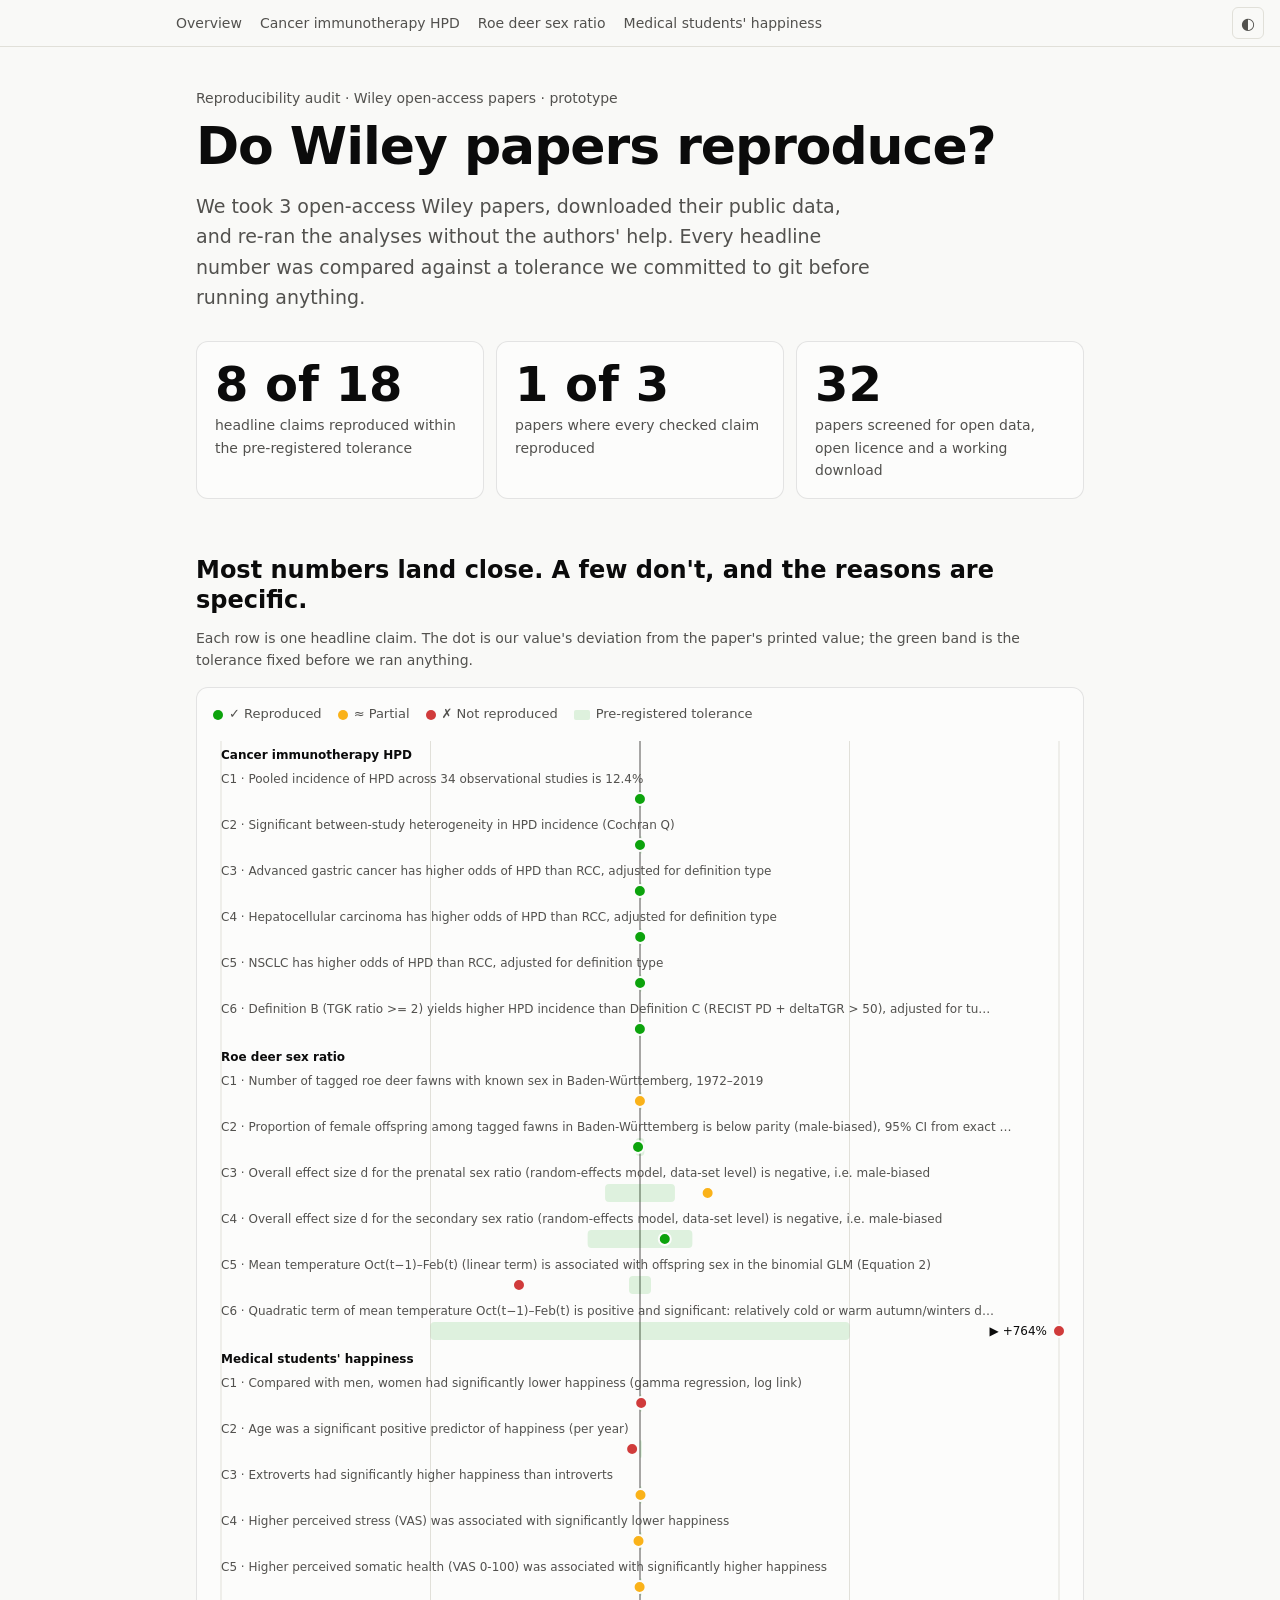
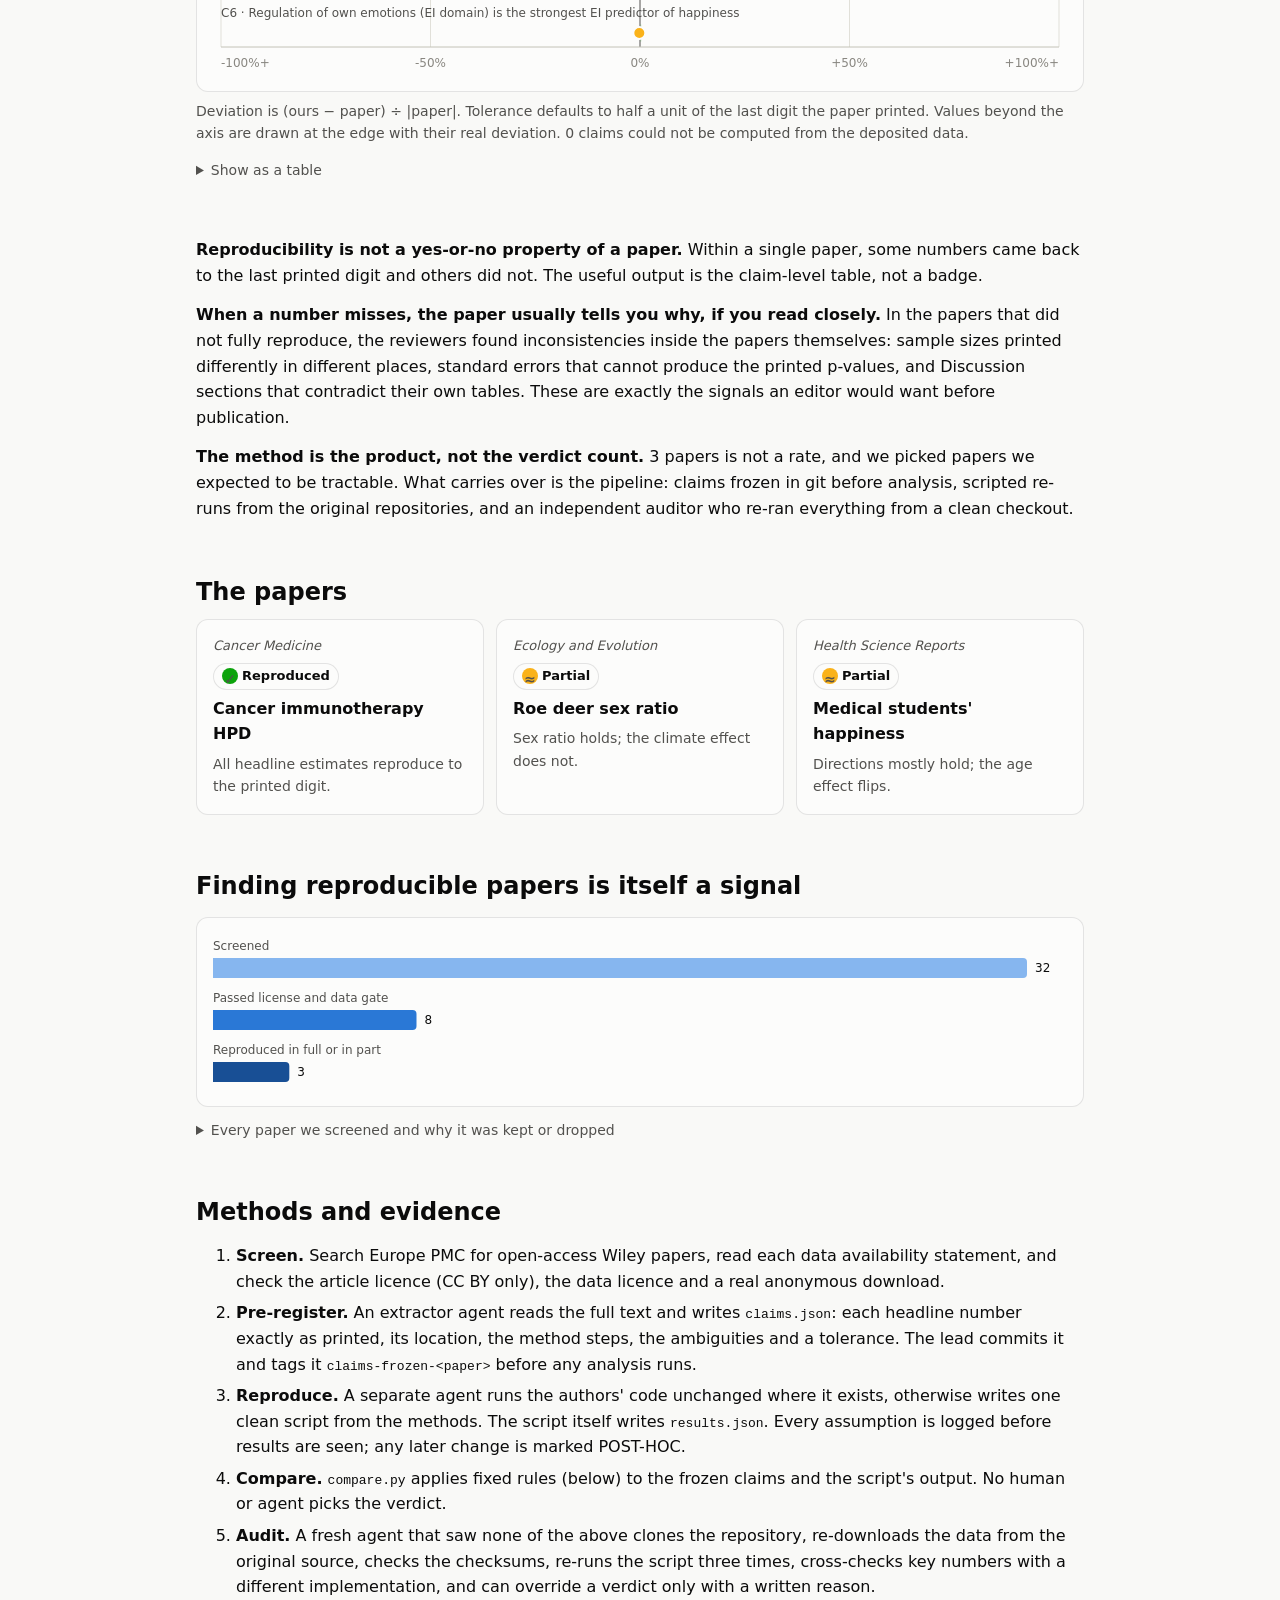
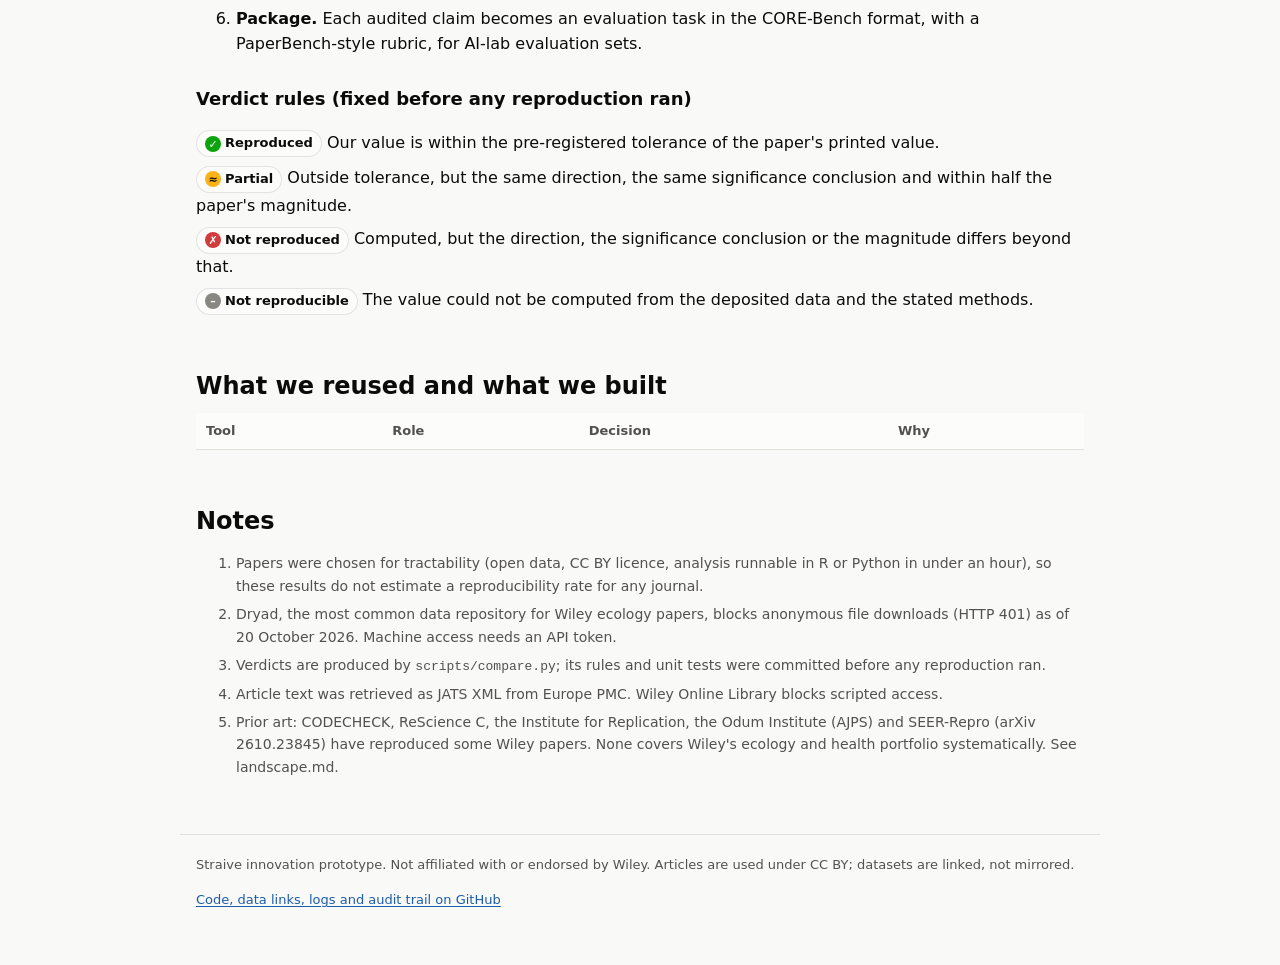
==== site/index.html @ 03baa971 "Audit: hsr-2023-ei-happiness (no overrides); site v0 with screening log Co-Authored-By: Claude Opus " ====
<!doctype html>
<html lang="en">
<head>
<meta charset="utf-8">
<meta name="viewport" content="width=device-width, initial-scale=1">
<title>Do Wiley papers reproduce?</title>
<meta name="description" content="An AI pipeline re-ran published Wiley papers from their public data and checked every headline number against pre-registered tolerances.">
<link rel="stylesheet" href="assets/style.css">
<script>try{var t=localStorage.getItem("theme");if(t)document.documentElement.dataset.theme=t}catch(e){}</script>
</head>
<body>
<header class="topnav"><nav><a href="index.html">Overview</a><a href="papers/cam4-2024-hpd.html">Cancer immunotherapy HPD</a><a href="papers/ee-2022-roedeer-sexratio.html">Roe deer sex ratio</a><a href="papers/hsr-2023-ei-happiness.html">Medical students&#x27; happiness</a></nav>
<button class="theme" type="button" aria-label="Toggle light or dark theme">◐</button></header>
<main>

<section class="hero">
<p class="kicker">Reproducibility audit · Wiley open-access papers · prototype</p>
<h1>Do Wiley papers reproduce?</h1>
<p class="lead">We took 3 open-access Wiley papers, downloaded their public data, and re-ran the analyses without the authors' help. Every headline number was compared against a tolerance we committed to git before running anything.</p>
<div class="tiles"><div class="tile"><div class="tile-value">8 of 18</div><div class="tile-label">headline claims reproduced within the pre-registered tolerance</div></div><div class="tile"><div class="tile-value">1 of 3</div><div class="tile-label">papers where every checked claim reproduced</div></div><div class="tile"><div class="tile-value">32</div><div class="tile-label">papers screened for open data, open licence and a working download</div></div></div>
</section>
<section>
<h2>Most numbers land close. A few don&#x27;t, and the reasons are specific.</h2>
<p class="chart-sub">Each row is one headline claim. The dot is our value&#x27;s deviation from the paper&#x27;s printed value; the green band is the tolerance fixed before we ran anything.</p>
<figure class="chart" data-chart="deviation" aria-label="Deviation of every reproduced claim from the paper's value"></figure>
<p class="caption">Deviation is (ours − paper) ÷ |paper|. Tolerance defaults to half a unit of the last digit the paper printed. Values beyond the axis are drawn at the edge with their real deviation. 0 claims could not be computed from the deposited data.</p>
<details><summary>Show as a table</summary><div class="table-wrap"><table class="rows-table"></table></div></details>
</section>
<section class="narrative"><p><b>Reproducibility is not a yes-or-no property of a paper.</b> Within a single paper, some numbers came back to the last printed digit and others did not. The useful output is the claim-level table, not a badge.</p><p><b>When a number misses, the paper usually tells you why, if you read closely.</b> In the papers that did not fully reproduce, the reviewers found inconsistencies inside the papers themselves: sample sizes printed differently in different places, standard errors that cannot produce the printed p-values, and Discussion sections that contradict their own tables. These are exactly the signals an editor would want before publication.</p><p><b>The method is the product, not the verdict count.</b> 3 papers is not a rate, and we picked papers we expected to be tractable. What carries over is the pipeline: claims frozen in git before analysis, scripted re-runs from the original repositories, and an independent auditor who re-ran everything from a clean checkout.</p></section>
<section>
<h2>The papers</h2>
<div class="cases"><a class="case" href="papers/cam4-2024-hpd.html"><span class="case-meta">Cancer Medicine</span><span class="badge good"><span aria-hidden="true">✓</span> Reproduced</span><b>Cancer immunotherapy HPD</b><span>All headline estimates reproduce to the printed digit.</span></a><a class="case" href="papers/ee-2022-roedeer-sexratio.html"><span class="case-meta">Ecology and Evolution</span><span class="badge warn"><span aria-hidden="true">≈</span> Partial</span><b>Roe deer sex ratio</b><span>Sex ratio holds; the climate effect does not.</span></a><a class="case" href="papers/hsr-2023-ei-happiness.html"><span class="case-meta">Health Science Reports</span><span class="badge warn"><span aria-hidden="true">≈</span> Partial</span><b>Medical students&#x27; happiness</b><span>Directions mostly hold; the age effect flips.</span></a></div>
</section>
<section>
<h2>Finding reproducible papers is itself a signal</h2>
<figure class="chart" data-chart="screening" aria-label="Papers screened, passed the gate and reproduced"></figure>
<details><summary>Every paper we screened and why it was kept or dropped</summary>
<div class="table-wrap"><table><tr><th>Paper</th><th>Outcome</th><th>Reason</th></tr><tr><td>cam4-2024-hpd<div class=muted>Cancer Medicine · <a href="https://doi.org/10.1002/cam4.6970">10.1002/cam4.6970</a></div></td><td>Passed gate</td><td>Shortlisted for reproduction</td></tr><tr><td>ee-2023-honeybee-vairimorpha<div class=muted>Ecology and Evolution · <a href="https://doi.org/10.1002/ece3.10528">10.1002/ece3.10528</a></div></td><td>Passed gate</td><td>Reserve; data needs a Dryad API token</td></tr><tr><td>ee-2023-drosophila-nonadditive<div class=muted>Ecology and Evolution · <a href="https://doi.org/10.1002/ece3.10713">10.1002/ece3.10713</a></div></td><td>Passed gate</td><td>Reserve; passed the gate, not needed</td></tr><tr><td>ee-2024-ambystoma-hatching<div class=muted>Ecology and Evolution · <a href="https://doi.org/10.1002/ece3.11160">10.1002/ece3.11160</a></div></td><td>Passed gate</td><td>Reserve; data needs a Dryad API token</td></tr><tr><td>ee-2024-bumblebee-cyan<div class=muted>Ecology and Evolution · <a href="https://doi.org/10.1002/ece3.70328">10.1002/ece3.70328</a></div></td><td>Passed gate</td><td>Reserve; passed the gate, not needed</td></tr><tr><td>ee-2021-salmon-smr<div class=muted>Ecology and Evolution · <a href="https://doi.org/10.1002/ece3.8408">10.1002/ece3.8408</a></div></td><td>Passed gate</td><td>Shortlisted for reproduction</td></tr><tr><td>ee-2022-roedeer-sexratio<div class=muted>Ecology and Evolution · <a href="https://doi.org/10.1002/ece3.8938">10.1002/ece3.8938</a></div></td><td>Passed gate</td><td>Shortlisted for reproduction</td></tr><tr><td>hsr-2023-ei-happiness<div class=muted>Health Science Reports · <a href="https://doi.org/10.1002/hsr2.1745">10.1002/hsr2.1745</a></div></td><td>Passed gate</td><td>Shortlisted for reproduction</td></tr><tr><td>The Power of Posing: Do Body Display Instructions Have an Impact on Behavior in Daily Life?<div class=muted>Brain and Behavior · <a href="https://doi.org/10.1002/brb3.70643">10.1002/brb3.70643</a></div></td><td>Flagged: data on request</td><td>Data available only on request from the authors</td></tr><tr><td><div class=muted>Cancer Medicine · <a href="https://doi.org/10.1002/cam4.6828">10.1002/cam4.6828</a></div></td><td>Flagged: data on request</td><td>only partial data on OSF/Zenodo; census-tract data are withheld and the rest is &quot;upon request&quot;</td></tr><tr><td>Association of postprandial postexercise muscle protein synthesis rates with dietary leucine…<div class=muted>Physiological Reports · <a href="https://doi.org/10.14814/phy2.15775">10.14814/phy2.15775</a></div></td><td>Flagged: data on request</td><td>Data available only on request from the authors</td></tr><tr><td><div class=muted>Brain and Behavior · <a href="https://doi.org/10.1002/brb3.70020">10.1002/brb3.70020</a></div></td><td>Dropped</td><td>Figshare data is CC BY, but the raw data are a 517 MB rar plus 328 MB of EEG, which is too heavy. The analysed .sav is only 3 KB</td></tr><tr><td><div class=muted>Brain and Behavior · <a href="https://doi.org/10.1002/brb3.70409">10.1002/brb3.70409</a></div></td><td>Dropped</td><td>OSF node 4ugc9 returned 401 (private)</td></tr><tr><td><div class=muted>Brain and Behavior · <a href="https://doi.org/10.1002/brb3.70542">10.1002/brb3.70542</a></div></td><td>Dropped</td><td>OSF xm3ea is public but has no license</td></tr><tr><td><div class=muted>Brain and Behavior · <a href="https://doi.org/10.1002/brb3.70897">10.1002/brb3.70897</a></div></td><td>Dropped</td><td>OSF P8ZQF is not resolvable as a node through the API (404)</td></tr><tr><td><div class=muted>Cancer Medicine · <a href="https://doi.org/10.1002/cam4.3366">10.1002/cam4.3366</a></div></td><td>Dropped</td><td>data are CC BY-NC-ND (Zenodo 582272)</td></tr><tr><td><div class=muted>Cancer Medicine · <a href="https://doi.org/10.1002/cam4.5608">10.1002/cam4.5608</a></div></td><td>Dropped</td><td>data are CC BY-NC-ND, and Zenodo 6369996 is restricted (0 public files)</td></tr><tr><td><div class=muted>Cancer Medicine · <a href="https://doi.org/10.1002/cam4.70965">10.1002/cam4.70965</a></div></td><td>Dropped</td><td>no Zenodo record ID in the DAS, and the paper is SEER-based (avoid)</td></tr><tr><td><div class=muted>Ecology and Evolution · <a href="https://doi.org/10.1002/ece3.11021">10.1002/ece3.11021</a></div></td><td>Dropped</td><td>Zenodo 8329522 is 48 GB of video and has no license</td></tr><tr><td><div class=muted>Ecology and Evolution · <a href="https://doi.org/10.1002/ece3.11061">10.1002/ece3.11061</a></div></td><td>Dropped</td><td>data in BExIS under a 5-year embargo</td></tr><tr><td><div class=muted>Ecology and Evolution · <a href="https://doi.org/10.1002/ece3.7147">10.1002/ece3.7147</a></div></td><td>Dropped</td><td>biologging data portals (AODN/AADC) with GIS/tracking-heavy workflows</td></tr><tr><td><div class=muted>Ecology and Evolution · <a href="https://doi.org/10.1002/ece3.7501">10.1002/ece3.7501</a></div></td><td>Dropped</td><td>biologging data portals (AODN/AADC) with GIS/tracking-heavy workflows</td></tr><tr><td><div class=muted>Ecology and Evolution · <a href="https://doi.org/10.1002/ece3.8225">10.1002/ece3.8225</a></div></td><td>Dropped</td><td>data in the Hakai catalogue, not a standard open repository. Not tested</td></tr><tr><td><div class=muted>Ecology and Evolution · <a href="https://doi.org/10.1002/ece3.8348">10.1002/ece3.8348</a></div></td><td>Dropped</td><td>simulation model, with no empirical data to reproduce</td></tr><tr><td><div class=muted>Ecology and Evolution · <a href="https://doi.org/10.1002/ece3.8757">10.1002/ece3.8757</a></div></td><td>Dropped</td><td>heritability of cortisol, which needs a quantitative-genetics animal model (likely MCMC), so it is too slow</td></tr><tr><td><div class=muted>Health Science Reports · <a href="https://doi.org/10.1002/hsr2.1848">10.1002/hsr2.1848</a></div></td><td>Dropped</td><td>article is CC BY-NC-ND and has no data</td></tr><tr><td><div class=muted>Health Science Reports · <a href="https://doi.org/10.1002/hsr2.2168">10.1002/hsr2.2168</a></div></td><td>Dropped</td><td>article is CC BY-NC-ND (the data are CC BY on Figshare)</td></tr><tr><td><div class=muted>Health Science Reports · <a href="https://doi.org/10.1002/hsr2.2271">10.1002/hsr2.2271</a></div></td><td>Dropped</td><td>article is CC BY-NC, and data are on Mendeley Data</td></tr><tr><td>appendicitis ML<div class=muted>Health Science Reports · <a href="https://doi.org/10.1002/hsr2.70756">10.1002/hsr2.70756</a></div></td><td>Dropped</td><td>dataset Zenodo 7669442 is CC BY-NC 4.0, and 523 MB is ultrasound images</td></tr><tr><td><div class=muted>Health Science Reports · <a href="https://doi.org/10.1002/hsr2.71125">10.1002/hsr2.71125</a></div></td><td>Dropped</td><td>article is CC BY-NC-ND, and data are only in the supporting information</td></tr><tr><td><div class=muted>Health Science Reports · <a href="https://doi.org/10.1002/hsr2.71493">10.1002/hsr2.71493</a></div></td><td>Dropped</td><td>DAS says &quot;not applicable&quot;, so there are no data</td></tr><tr><td><div class=muted>Health Science Reports · <a href="https://doi.org/10.1002/hsr2.71672">10.1002/hsr2.71672</a></div></td><td>Dropped</td><td>Zenodo 15073308 has no license (all rights reserved by default)</td></tr></table></div></details>
</section>
<section>
<h2>Methods and evidence</h2>
<ol class="methods"><li><b>Screen.</b> Search Europe PMC for open-access Wiley papers, read each data availability statement, and check the article licence (CC BY only), the data licence and a real anonymous download.</li><li><b>Pre-register.</b> An extractor agent reads the full text and writes <code>claims.json</code>: each headline number exactly as printed, its location, the method steps, the ambiguities and a tolerance. The lead commits it and tags it <code>claims-frozen-&lt;paper&gt;</code> before any analysis runs.</li><li><b>Reproduce.</b> A separate agent runs the authors' code unchanged where it exists, otherwise writes one clean script from the methods. The script itself writes <code>results.json</code>. Every assumption is logged before results are seen; any later change is marked POST-HOC.</li><li><b>Compare.</b> <code>compare.py</code> applies fixed rules (below) to the frozen claims and the script's output. No human or agent picks the verdict.</li><li><b>Audit.</b> A fresh agent that saw none of the above clones the repository, re-downloads the data from the original source, checks the checksums, re-runs the script three times, cross-checks key numbers with a different implementation, and can override a verdict only with a written reason.</li><li><b>Package.</b> Each audited claim becomes an evaluation task in the CORE-Bench format, with a PaperBench-style rubric, for AI-lab evaluation sets.</li></ol>
<h3>Verdict rules (fixed before any reproduction ran)</h3>
<ul class="rules"><li><span class="badge good"><span aria-hidden="true">✓</span> Reproduced</span> Our value is within the pre-registered tolerance of the paper&#x27;s printed value.</li><li><span class="badge warn"><span aria-hidden="true">≈</span> Partial</span> Outside tolerance, but the same direction, the same significance conclusion and within half the paper&#x27;s magnitude.</li><li><span class="badge bad"><span aria-hidden="true">✗</span> Not reproduced</span> Computed, but the direction, the significance conclusion or the magnitude differs beyond that.</li><li><span class="badge na"><span aria-hidden="true">–</span> Not reproducible</span> The value could not be computed from the deposited data and the stated methods.</li></ul>
</section>
<section>
<h2>What we reused and what we built</h2>
<div class="table-wrap"><table><tr><th>Tool</th><th>Role</th><th>Decision</th><th>Why</th></tr></table></div>
</section>

<section class="footnotes"><h2>Notes</h2><ol><li>Papers were chosen for tractability (open data, CC BY licence, analysis runnable in R or Python in under an hour), so these results do not estimate a reproducibility rate for any journal.</li><li>Dryad, the most common data repository for Wiley ecology papers, blocks anonymous file downloads (HTTP 401) as of 20 October 2026. Machine access needs an API token.</li><li>Verdicts are produced by <code>scripts/compare.py</code>; its rules and unit tests were committed before any reproduction ran.</li><li>Article text was retrieved as JATS XML from Europe PMC. Wiley Online Library blocks scripted access.</li><li>Prior art: CODECHECK, ReScience C, the Institute for Replication, the Odum Institute (AJPS) and SEER-Repro (arXiv 2610.23845) have reproduced some Wiley papers. None covers Wiley's ecology and health portfolio systematically. See landscape.md.</li></ol></section>

</main>
<footer class="foot">
<p>Straive innovation prototype. Not affiliated with or endorsed by Wiley. Articles are used under CC BY; datasets are linked, not mirrored.</p>
<p><a href="https://github.com/SujalPradhan/paper-reproducibility-engine">Code, data links, logs and audit trail on GitHub</a></p>
</footer>
<div class="tooltip" role="status" hidden></div>
<script type="application/json" id="page-data">{"rows": [{"paper": "Cancer immunotherapy HPD", "paper_id": "cam4-2024-hpd", "claim": "C1", "text": "Pooled incidence of HPD across 34 observational studies is 12.4%", "verdict": "Reproduced", "paper_text": "12.4%", "ours": "12.40", "dev": -0.012303225806458007, "tol": 0.4032258064516129}, {"paper": "Cancer immunotherapy HPD", "paper_id": "cam4-2024-hpd", "claim": "C2", "text": "Significant between-study heterogeneity in HPD incidence (Cochran Q)", "verdict": "Reproduced", "paper_text": "119.32", "ours": "119.320", "dev": -0.00041656889037276437, "tol": 0.004190412336573919}, {"paper": "Cancer immunotherapy HPD", "paper_id": "cam4-2024-hpd", "claim": "C3", "text": "Advanced gastric cancer has higher odds of HPD than RCC, adjusted for definition type", "verdict": "Reproduced", "paper_text": "10.83", "ours": "10.827", "dev": -0.03223619575253242, "tol": 0.04616805170821791}, {"paper": "Cancer immunotherapy HPD", "paper_id": "cam4-2024-hpd", "claim": "C4", "text": "Hepatocellular carcinoma has higher odds of HPD than RCC, adjusted for definition type", "verdict": "Reproduced", "paper_text": "7.99", "ours": "7.994", "dev": 0.046037797246557696, "tol": 0.0625782227784731}, {"paper": "Cancer immunotherapy HPD", "paper_id": "cam4-2024-hpd", "claim": "C5", "text": "NSCLC has higher odds of HPD than RCC, adjusted for definition type", "verdict": "Reproduced", "paper_text": "7.14", "ours": "7.141", "dev": 0.017082913165265046, "tol": 0.0700280112044818}, {"paper": "Cancer immunotherapy HPD", "paper_id": "cam4-2024-hpd", "claim": "C6", "text": "Definition B (TGK ratio >= 2) yields higher HPD incidence than Definition C (RECIST PD + deltaTGR > 50), adjusted for tumor type", "verdict": "Reproduced", "paper_text": "1.82", "ours": "1.819", "dev": -0.027487912087913163, "tol": 0.2747252747252747}, {"paper": "Roe deer sex ratio", "paper_id": "ee-2022-roedeer-sexratio", "claim": "C1", "text": "Number of tagged roe deer fawns with known sex in Baden-W\u00fcrttemberg, 1972\u20132019", "verdict": "Partial", "paper_text": "N = 12,437", "ours": "12435.0", "dev": -0.01608104848436118, "tol": 0.004020262121090295}, {"paper": "Roe deer sex ratio", "paper_id": "ee-2022-roedeer-sexratio", "claim": "C2", "text": "Proportion of female offspring among tagged fawns in Baden-W\u00fcrttemberg is below parity (male-biased), 95% CI from exact binomial test", "verdict": "Reproduced", "paper_text": "0.48 [0.47, 0.49]", "ours": "0.478", "dev": -0.46583333333332505, "tol": 1.0416666666666667}, {"paper": "Roe deer sex ratio", "paper_id": "ee-2022-roedeer-sexratio", "claim": "C3", "text": "Overall effect size d for the prenatal sex ratio (random-effects model, data-set level) is negative, i.e. male-biased", "verdict": "Partial", "paper_text": "\u22120.06 (CI95 [\u22120.09, \u22120.02])", "ours": "-0.050", "dev": 16.143333333333334, "tol": 8.333333333333334}, {"paper": "Roe deer sex ratio", "paper_id": "ee-2022-roedeer-sexratio", "claim": "C4", "text": "Overall effect size d for the secondary sex ratio (random-effects model, data-set level) is negative, i.e. male-biased", "verdict": "Reproduced", "paper_text": "\u22120.04 (CI95 [\u22120.06, \u22120.03]", "ours": "-0.038", "dev": 5.912499999999998, "tol": 12.5}, {"paper": "Roe deer sex ratio", "paper_id": "ee-2022-roedeer-sexratio", "claim": "C5", "text": "Mean temperature Oct(t\u22121)\u2013Feb(t) (linear term) is associated with offspring sex in the binomial GLM (Equation 2)", "verdict": "Not reproduced", "paper_text": "0.019", "ours": "0.0135", "dev": -28.878947368421045, "tol": 2.6315789473684212}, {"paper": "Roe deer sex ratio", "paper_id": "ee-2022-roedeer-sexratio", "claim": "C6", "text": "Quadratic term of mean temperature Oct(t\u22121)\u2013Feb(t) is positive and significant: relatively cold or warm autumn/winters deviate from the male-biased mean (U-shaped)", "verdict": "Not reproduced", "paper_text": "0.001", "ours": "0.0086", "dev": 763.5, "tol": 50.0}, {"paper": "Medical students' happiness", "paper_id": "hsr-2023-ei-happiness", "claim": "C1", "text": "Compared with men, women had significantly lower happiness (gamma regression, log link)", "verdict": "Not reproduced", "paper_text": "0.966", "ours": "0.9687", "dev": 0.2788819875776486, "tol": 0.051759834368530024}, {"paper": "Medical students' happiness", "paper_id": "hsr-2023-ei-happiness", "claim": "C2", "text": "Age was a significant positive predictor of happiness (per year)", "verdict": "Not reproduced", "paper_text": "1.016", "ours": "0.9969", "dev": -1.879429133858265, "tol": 0.04921259842519685}, {"paper": "Medical students' happiness", "paper_id": "hsr-2023-ei-happiness", "claim": "C3", "text": "Extroverts had significantly higher happiness than introverts", "verdict": "Partial", "paper_text": "1.076", "ours": "1.0773", "dev": 0.12128252788103062, "tol": 0.046468401486988845}, {"paper": "Medical students' happiness", "paper_id": "hsr-2023-ei-happiness", "claim": "C4", "text": "Higher perceived stress (VAS) was associated with significantly lower happiness", "verdict": "Partial", "paper_text": "0.990", "ours": "0.9865", "dev": -0.3541414141414151, "tol": 0.05050505050505051}, {"paper": "Medical students' happiness", "paper_id": "hsr-2023-ei-happiness", "claim": "C5", "text": "Higher perceived somatic health (VAS 0-100) was associated with significantly higher happiness", "verdict": "Partial", "paper_text": "1.002", "ours": "1.0011", "dev": -0.09281437125749475, "tol": 0.0499001996007984}, {"paper": "Medical students' happiness", "paper_id": "hsr-2023-ei-happiness", "claim": "C6", "text": "Regulation of own emotions (EI domain) is the strongest EI predictor of happiness", "verdict": "Partial", "paper_text": "1.042", "ours": "1.0403", "dev": -0.1644913627639149, "tol": 0.04798464491362764}], "screening": {"stages": [{"label": "Screened", "n": 32}, {"label": "Passed license and data gate", "n": 8}, {"label": "Reproduced in full or in part", "n": 3}]}}</script>
<script src="assets/charts.js"></script>
</body>
</html>
---- site/assets/style.css ----
:root {
  color-scheme: light;
  --page: #f9f9f7;
  --surface: #fcfcfb;
  --ink: #0b0b0b;
  --ink-2: #52514e;
  --muted: #898781;
  --grid: #e1e0d9;
  --axis: #c3c2b7;
  --ring: rgba(11, 11, 11, 0.10);
  --link: #1c5cab;
  --good: #0ca30c;
  --warn: #fab219;
  --bad: #d03b3b;
  --na: #898781;
  --band: rgba(12, 163, 12, 0.12);
  --ord-1: #86b6ef;
  --ord-2: #2a78d6;
  --ord-3: #184f95;
  --code-bg: #f0efec;
}
@media (prefers-color-scheme: dark) {
  :root:not([data-theme="light"]) {
    color-scheme: dark;
    --page: #0d0d0d;
    --surface: #1a1a19;
    --ink: #f0efec;
    --ink-2: #c3c2b7;
    --muted: #898781;
    --grid: #2c2c2a;
    --axis: #383835;
    --ring: rgba(255, 255, 255, 0.10);
    --link: #86b6ef;
    --band: rgba(12, 163, 12, 0.18);
    --ord-1: #184f95;
    --ord-2: #3987e5;
    --ord-3: #86b6ef;
    --code-bg: #232321;
  }
}
:root[data-theme="dark"] {
  color-scheme: dark;
  --page: #0d0d0d;
  --surface: #1a1a19;
  --ink: #f0efec;
  --ink-2: #c3c2b7;
  --muted: #898781;
  --grid: #2c2c2a;
  --axis: #383835;
  --ring: rgba(255, 255, 255, 0.10);
  --link: #86b6ef;
  --band: rgba(12, 163, 12, 0.18);
  --ord-1: #184f95;
  --ord-2: #3987e5;
  --ord-3: #86b6ef;
  --code-bg: #232321;
}

* { box-sizing: border-box; }
html { -webkit-text-size-adjust: 100%; }
body {
  margin: 0;
  background: var(--page);
  color: var(--ink);
  font: 16px/1.6 system-ui, -apple-system, "Segoe UI", sans-serif;
}
a { color: var(--link); text-underline-offset: 2px; }
main, .foot { max-width: 920px; margin: 0 auto; padding: 0 16px; }
section { margin: 56px 0; }
h1 { font-size: clamp(32px, 6vw, 52px); line-height: 1.1; margin: 8px 0 16px; letter-spacing: -0.02em; }
h2 { font-size: 24px; line-height: 1.25; margin: 0 0 12px; }
h3 { font-size: 18px; margin: 28px 0 8px; }
p { margin: 0 0 14px; }
.muted, .caption, .chart-sub { color: var(--ink-2); font-size: 14px; }
.kicker { color: var(--ink-2); font-size: 14px; margin: 0; }
.lead { font-size: 19px; color: var(--ink-2); max-width: 680px; }
code, pre { font: 13px/1.5 ui-monospace, SFMono-Regular, Menlo, monospace; }
pre { background: var(--code-bg); padding: 12px; border-radius: 8px; overflow-x: auto; white-space: pre-wrap; word-break: break-word; }

.topnav { position: sticky; top: 0; z-index: 5; background: var(--page); border-bottom: 1px solid var(--grid); display: flex; align-items: center; gap: 8px; padding: 0 16px; }
.topnav nav { flex: 1; display: flex; gap: 18px; overflow-x: auto; padding: 12px 0; max-width: 888px; margin: 0 auto; }
.topnav a { color: var(--ink-2); text-decoration: none; font-size: 14px; white-space: nowrap; }
.topnav a:hover { color: var(--ink); }
.theme { background: none; border: 1px solid var(--grid); color: var(--ink-2); border-radius: 6px; width: 32px; height: 32px; cursor: pointer; font-size: 16px; }

.hero { margin-top: 40px; }
.tiles { display: grid; grid-template-columns: repeat(auto-fit, minmax(180px, 1fr)); gap: 12px; margin-top: 28px; }
.tile { background: var(--surface); border: 1px solid var(--ring); border-radius: 12px; padding: 16px 18px; }
.tile-value { font-size: 48px; font-weight: 600; line-height: 1.1; }
.tile-label { color: var(--ink-2); font-size: 14px; margin-top: 4px; }

.chart { margin: 16px 0 8px; background: var(--surface); border: 1px solid var(--ring); border-radius: 12px; padding: 16px; }
.chart svg { display: block; width: 100%; height: auto; overflow: visible; }
.chart text { fill: var(--ink-2); font-size: 12px; font-family: inherit; }
.chart .t-ink { fill: var(--ink); }
.chart .t-muted { fill: var(--muted); }
.chart .grid { stroke: var(--grid); stroke-width: 1; }
.chart .axis { stroke: var(--axis); stroke-width: 1; }
.chart .zero { stroke: var(--ink-2); stroke-width: 1; }
.chart .band { fill: var(--band); }
.chart .dot { stroke: var(--surface); stroke-width: 2; }
.chart .hit { fill: transparent; cursor: default; outline: none; }
.chart .row:hover .dot, .chart .row:focus-within .dot { stroke: var(--ink); }
.chart .row:hover .rowbg, .chart .row:focus .rowbg { fill: var(--grid); opacity: 0.45; }
.chart .rowbg { fill: transparent; }
.chart .legend { display: flex; flex-wrap: wrap; gap: 6px 16px; font-size: 13px; color: var(--ink-2); margin-bottom: 8px; }
.chart .legend span { display: inline-flex; align-items: center; gap: 6px; }
.chart .legend i { width: 10px; height: 10px; border-radius: 50%; display: inline-block; }
.chart .legend i.band-key { border-radius: 2px; width: 16px; background: var(--band); }

.badge { display: inline-flex; align-items: center; gap: 4px; font-size: 13px; font-weight: 600; padding: 2px 8px; border-radius: 999px; border: 1px solid var(--ring); background: var(--surface); color: var(--ink); white-space: nowrap; }
.badge span { display: inline-grid; place-items: center; width: 16px; height: 16px; border-radius: 50%; color: #fff; font-size: 11px; }
.badge.good span { background: var(--good); }
.badge.warn span { background: var(--warn); color: #0b0b0b; }
.badge.bad span { background: var(--bad); }
.badge.na span { background: var(--na); }

.table-wrap { overflow-x: auto; margin: 12px 0; }
table { border-collapse: collapse; width: 100%; font-size: 14px; background: var(--surface); }
th, td { text-align: left; vertical-align: top; padding: 8px 10px; border-bottom: 1px solid var(--grid); }
th { color: var(--ink-2); font-weight: 600; font-size: 13px; }
td.num { font-variant-numeric: tabular-nums; white-space: nowrap; }
details { margin: 12px 0; }
summary { cursor: pointer; color: var(--ink-2); font-size: 14px; }

.cases { display: grid; grid-template-columns: repeat(auto-fit, minmax(240px, 1fr)); gap: 12px; }
.case { display: flex; flex-direction: column; gap: 6px; align-items: flex-start; background: var(--surface); border: 1px solid var(--ring); border-radius: 12px; padding: 16px; color: var(--ink); text-decoration: none; }
.case:hover { border-color: var(--axis); }
.case-meta { font-style: italic; color: var(--ink-2); font-size: 13px; }
.case span:last-child { color: var(--ink-2); font-size: 14px; }

.two-col { display: grid; grid-template-columns: repeat(auto-fit, minmax(280px, 1fr)); gap: 24px; }
.rules { list-style: none; padding: 0; }
.rules li { margin: 8px 0; }
.methods li { margin: 6px 0; }
.links { font-size: 14px; }
.pager { display: flex; justify-content: space-between; gap: 12px; border-top: 1px solid var(--grid); padding: 20px 0; margin-bottom: 24px; flex-wrap: wrap; }
.foot { color: var(--ink-2); font-size: 13px; border-top: 1px solid var(--grid); padding-top: 20px; padding-bottom: 40px; }
.footnotes li { font-size: 14px; color: var(--ink-2); margin: 6px 0; }
pre.task { max-height: 420px; }

.tooltip { position: fixed; z-index: 10; pointer-events: none; background: var(--surface); color: var(--ink); border: 1px solid var(--ring); box-shadow: 0 4px 16px rgba(0, 0, 0, 0.12); border-radius: 8px; padding: 8px 10px; font-size: 13px; max-width: 300px; }
.tooltip b { font-size: 15px; }
.tooltip .tt-row { display: flex; gap: 8px; justify-content: space-between; }
.tooltip .tt-muted { color: var(--ink-2); }

@media (forced-colors: active) {
  .chart .dot { forced-color-adjust: none; }
}
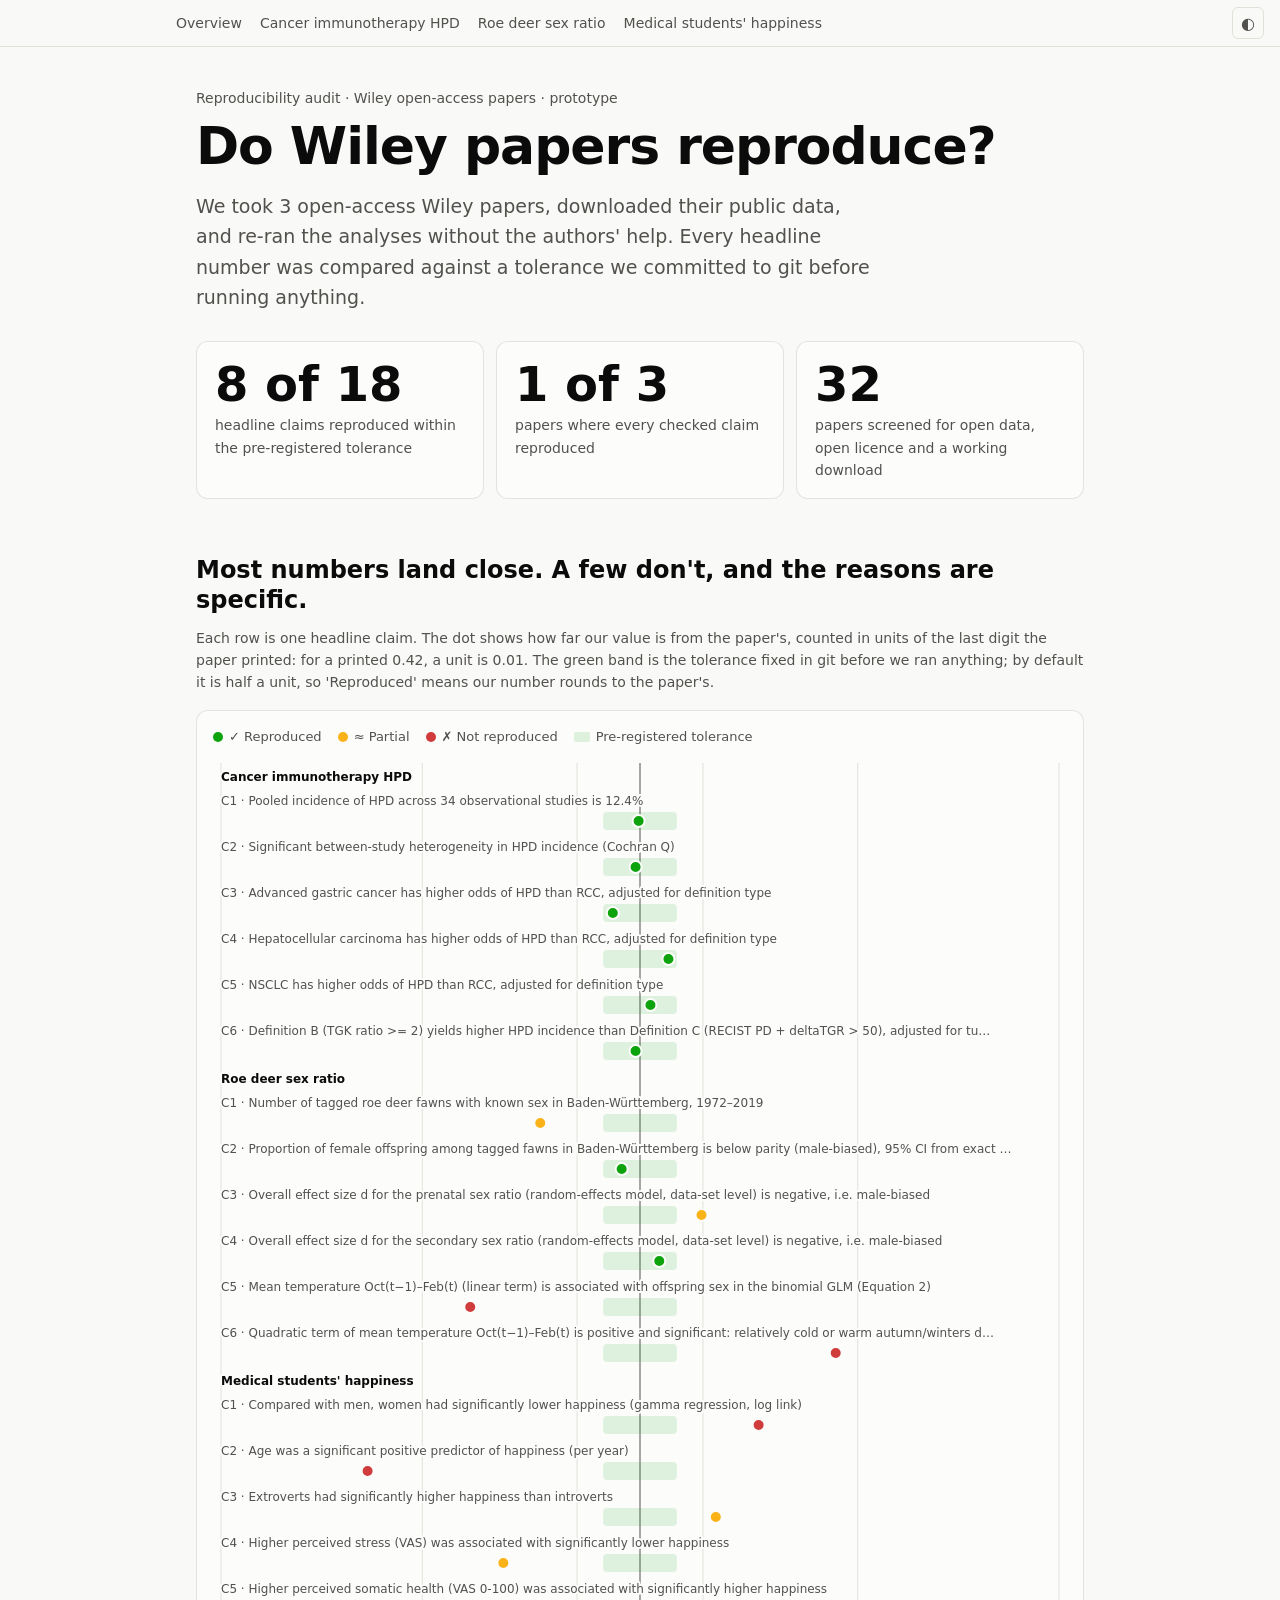
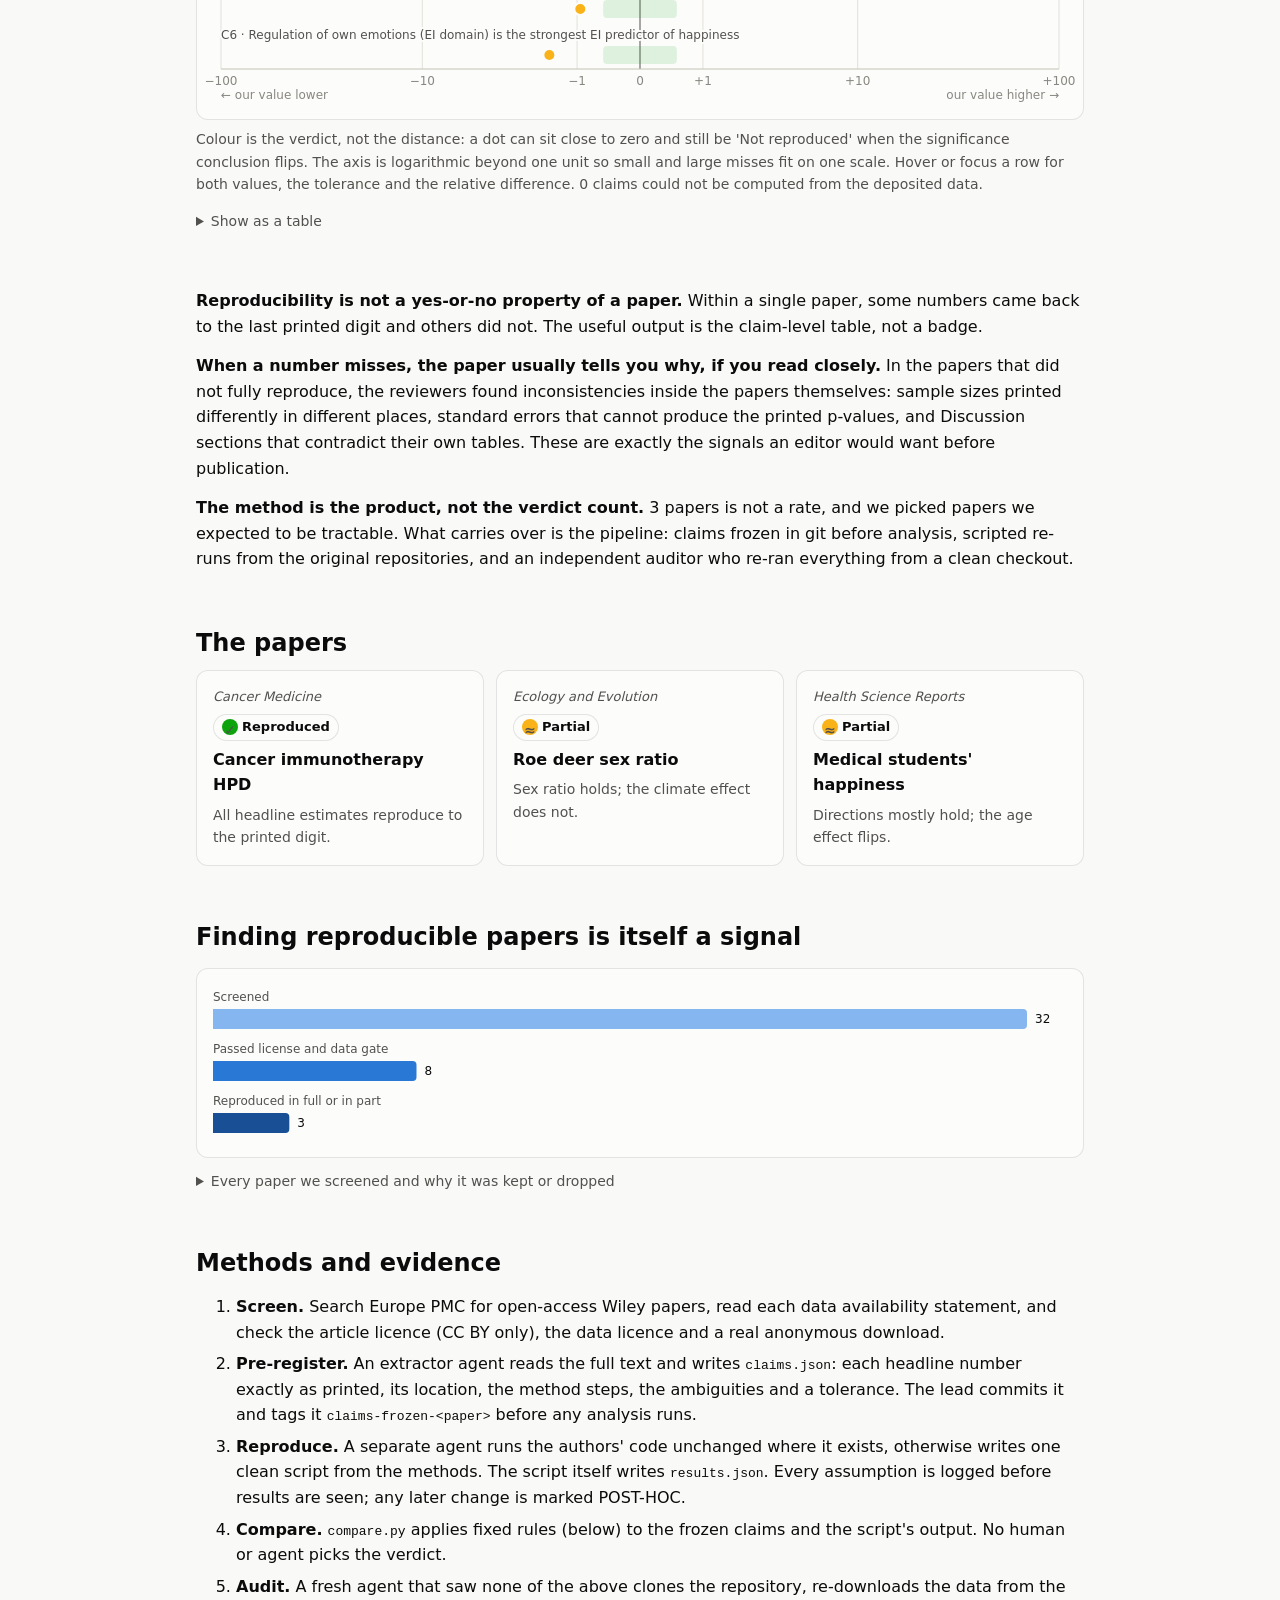
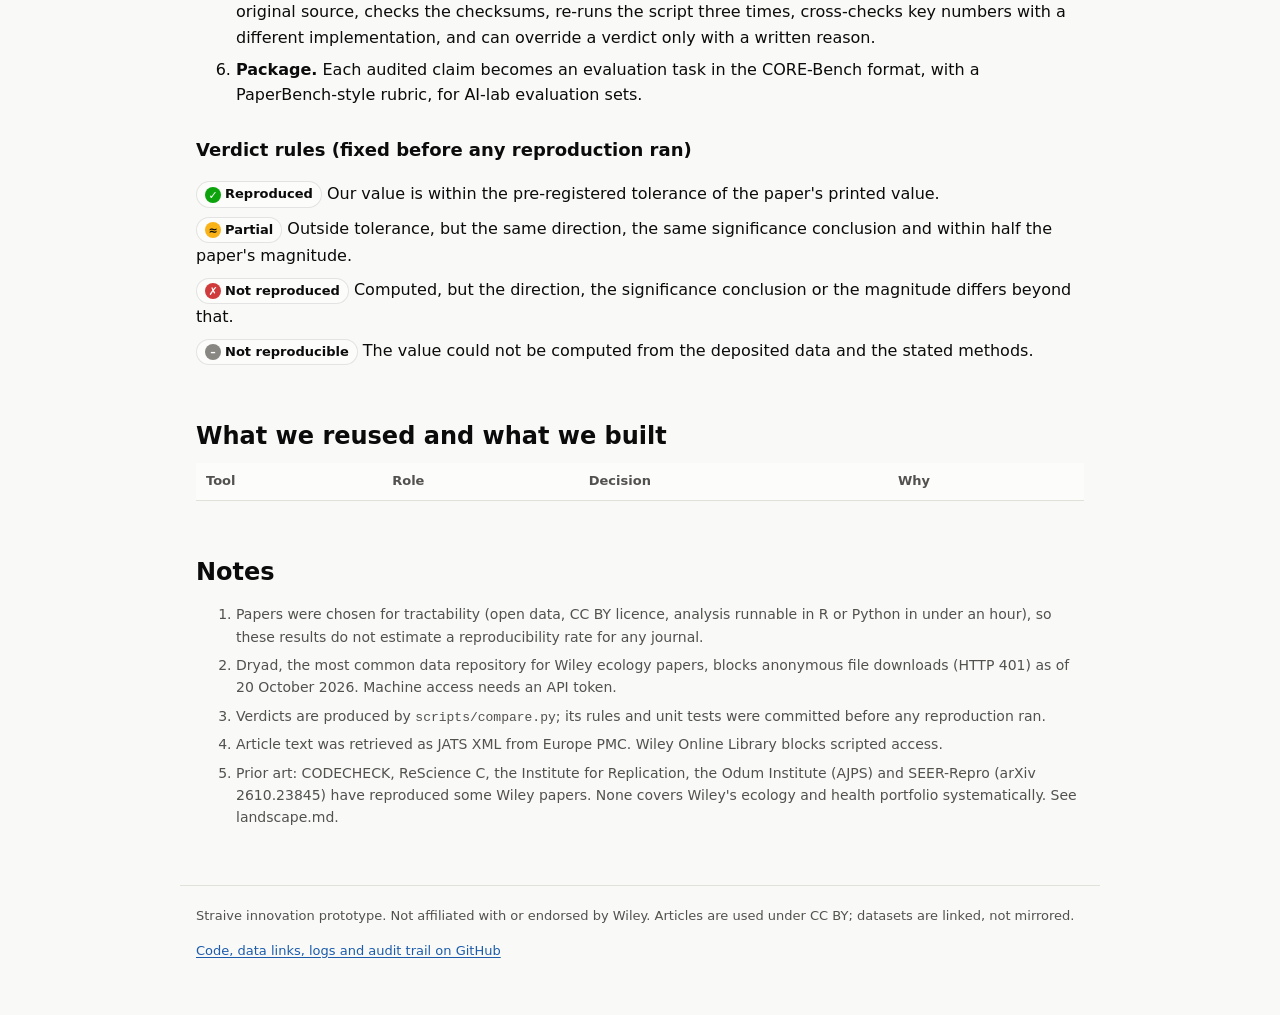
==== commit 42dc235b: "Site: deviation chart in last-printed-digit units (symlog), label halos Co-Authored-By: Claude Opus " ====
--- a/site/index.html
+++ b/site/index.html
@@ -21,9 +21,9 @@
 </section>
 <section>
 <h2>Most numbers land close. A few don&#x27;t, and the reasons are specific.</h2>
-<p class="chart-sub">Each row is one headline claim. The dot is our value&#x27;s deviation from the paper&#x27;s printed value; the green band is the tolerance fixed before we ran anything.</p>
+<p class="chart-sub">Each row is one headline claim. The dot shows how far our value is from the paper&#x27;s, counted in units of the last digit the paper printed: for a printed 0.42, a unit is 0.01. The green band is the tolerance fixed in git before we ran anything; by default it is half a unit, so &#x27;Reproduced&#x27; means our number rounds to the paper&#x27;s.</p>
 <figure class="chart" data-chart="deviation" aria-label="Deviation of every reproduced claim from the paper's value"></figure>
-<p class="caption">Deviation is (ours − paper) ÷ |paper|. Tolerance defaults to half a unit of the last digit the paper printed. Values beyond the axis are drawn at the edge with their real deviation. 0 claims could not be computed from the deposited data.</p>
+<p class="caption">Colour is the verdict, not the distance: a dot can sit close to zero and still be 'Not reproduced' when the significance conclusion flips. The axis is logarithmic beyond one unit so small and large misses fit on one scale. Hover or focus a row for both values, the tolerance and the relative difference. 0 claims could not be computed from the deposited data.</p>
 <details><summary>Show as a table</summary><div class="table-wrap"><table class="rows-table"></table></div></details>
 </section>
 <section class="narrative"><p><b>Reproducibility is not a yes-or-no property of a paper.</b> Within a single paper, some numbers came back to the last printed digit and others did not. The useful output is the claim-level table, not a badge.</p><p><b>When a number misses, the paper usually tells you why, if you read closely.</b> In the papers that did not fully reproduce, the reviewers found inconsistencies inside the papers themselves: sample sizes printed differently in different places, standard errors that cannot produce the printed p-values, and Discussion sections that contradict their own tables. These are exactly the signals an editor would want before publication.</p><p><b>The method is the product, not the verdict count.</b> 3 papers is not a rate, and we picked papers we expected to be tractable. What carries over is the pipeline: claims frozen in git before analysis, scripted re-runs from the original repositories, and an independent auditor who re-ran everything from a clean checkout.</p></section>
@@ -56,7 +56,7 @@
 <p><a href="https://github.com/SujalPradhan/paper-reproducibility-engine">Code, data links, logs and audit trail on GitHub</a></p>
 </footer>
 <div class="tooltip" role="status" hidden></div>
-<script type="application/json" id="page-data">{"rows": [{"paper": "Cancer immunotherapy HPD", "paper_id": "cam4-2024-hpd", "claim": "C1", "text": "Pooled incidence of HPD across 34 observational studies is 12.4%", "verdict": "Reproduced", "paper_text": "12.4%", "ours": "12.40", "dev": -0.012303225806458007, "tol": 0.4032258064516129}, {"paper": "Cancer immunotherapy HPD", "paper_id": "cam4-2024-hpd", "claim": "C2", "text": "Significant between-study heterogeneity in HPD incidence (Cochran Q)", "verdict": "Reproduced", "paper_text": "119.32", "ours": "119.320", "dev": -0.00041656889037276437, "tol": 0.004190412336573919}, {"paper": "Cancer immunotherapy HPD", "paper_id": "cam4-2024-hpd", "claim": "C3", "text": "Advanced gastric cancer has higher odds of HPD than RCC, adjusted for definition type", "verdict": "Reproduced", "paper_text": "10.83", "ours": "10.827", "dev": -0.03223619575253242, "tol": 0.04616805170821791}, {"paper": "Cancer immunotherapy HPD", "paper_id": "cam4-2024-hpd", "claim": "C4", "text": "Hepatocellular carcinoma has higher odds of HPD than RCC, adjusted for definition type", "verdict": "Reproduced", "paper_text": "7.99", "ours": "7.994", "dev": 0.046037797246557696, "tol": 0.0625782227784731}, {"paper": "Cancer immunotherapy HPD", "paper_id": "cam4-2024-hpd", "claim": "C5", "text": "NSCLC has higher odds of HPD than RCC, adjusted for definition type", "verdict": "Reproduced", "paper_text": "7.14", "ours": "7.141", "dev": 0.017082913165265046, "tol": 0.0700280112044818}, {"paper": "Cancer immunotherapy HPD", "paper_id": "cam4-2024-hpd", "claim": "C6", "text": "Definition B (TGK ratio >= 2) yields higher HPD incidence than Definition C (RECIST PD + deltaTGR > 50), adjusted for tumor type", "verdict": "Reproduced", "paper_text": "1.82", "ours": "1.819", "dev": -0.027487912087913163, "tol": 0.2747252747252747}, {"paper": "Roe deer sex ratio", "paper_id": "ee-2022-roedeer-sexratio", "claim": "C1", "text": "Number of tagged roe deer fawns with known sex in Baden-W\u00fcrttemberg, 1972\u20132019", "verdict": "Partial", "paper_text": "N = 12,437", "ours": "12435.0", "dev": -0.01608104848436118, "tol": 0.004020262121090295}, {"paper": "Roe deer sex ratio", "paper_id": "ee-2022-roedeer-sexratio", "claim": "C2", "text": "Proportion of female offspring among tagged fawns in Baden-W\u00fcrttemberg is below parity (male-biased), 95% CI from exact binomial test", "verdict": "Reproduced", "paper_text": "0.48 [0.47, 0.49]", "ours": "0.478", "dev": -0.46583333333332505, "tol": 1.0416666666666667}, {"paper": "Roe deer sex ratio", "paper_id": "ee-2022-roedeer-sexratio", "claim": "C3", "text": "Overall effect size d for the prenatal sex ratio (random-effects model, data-set level) is negative, i.e. male-biased", "verdict": "Partial", "paper_text": "\u22120.06 (CI95 [\u22120.09, \u22120.02])", "ours": "-0.050", "dev": 16.143333333333334, "tol": 8.333333333333334}, {"paper": "Roe deer sex ratio", "paper_id": "ee-2022-roedeer-sexratio", "claim": "C4", "text": "Overall effect size d for the secondary sex ratio (random-effects model, data-set level) is negative, i.e. male-biased", "verdict": "Reproduced", "paper_text": "\u22120.04 (CI95 [\u22120.06, \u22120.03]", "ours": "-0.038", "dev": 5.912499999999998, "tol": 12.5}, {"paper": "Roe deer sex ratio", "paper_id": "ee-2022-roedeer-sexratio", "claim": "C5", "text": "Mean temperature Oct(t\u22121)\u2013Feb(t) (linear term) is associated with offspring sex in the binomial GLM (Equation 2)", "verdict": "Not reproduced", "paper_text": "0.019", "ours": "0.0135", "dev": -28.878947368421045, "tol": 2.6315789473684212}, {"paper": "Roe deer sex ratio", "paper_id": "ee-2022-roedeer-sexratio", "claim": "C6", "text": "Quadratic term of mean temperature Oct(t\u22121)\u2013Feb(t) is positive and significant: relatively cold or warm autumn/winters deviate from the male-biased mean (U-shaped)", "verdict": "Not reproduced", "paper_text": "0.001", "ours": "0.0086", "dev": 763.5, "tol": 50.0}, {"paper": "Medical students' happiness", "paper_id": "hsr-2023-ei-happiness", "claim": "C1", "text": "Compared with men, women had significantly lower happiness (gamma regression, log link)", "verdict": "Not reproduced", "paper_text": "0.966", "ours": "0.9687", "dev": 0.2788819875776486, "tol": 0.051759834368530024}, {"paper": "Medical students' happiness", "paper_id": "hsr-2023-ei-happiness", "claim": "C2", "text": "Age was a significant positive predictor of happiness (per year)", "verdict": "Not reproduced", "paper_text": "1.016", "ours": "0.9969", "dev": -1.879429133858265, "tol": 0.04921259842519685}, {"paper": "Medical students' happiness", "paper_id": "hsr-2023-ei-happiness", "claim": "C3", "text": "Extroverts had significantly higher happiness than introverts", "verdict": "Partial", "paper_text": "1.076", "ours": "1.0773", "dev": 0.12128252788103062, "tol": 0.046468401486988845}, {"paper": "Medical students' happiness", "paper_id": "hsr-2023-ei-happiness", "claim": "C4", "text": "Higher perceived stress (VAS) was associated with significantly lower happiness", "verdict": "Partial", "paper_text": "0.990", "ours": "0.9865", "dev": -0.3541414141414151, "tol": 0.05050505050505051}, {"paper": "Medical students' happiness", "paper_id": "hsr-2023-ei-happiness", "claim": "C5", "text": "Higher perceived somatic health (VAS 0-100) was associated with significantly higher happiness", "verdict": "Partial", "paper_text": "1.002", "ours": "1.0011", "dev": -0.09281437125749475, "tol": 0.0499001996007984}, {"paper": "Medical students' happiness", "paper_id": "hsr-2023-ei-happiness", "claim": "C6", "text": "Regulation of own emotions (EI domain) is the strongest EI predictor of happiness", "verdict": "Partial", "paper_text": "1.042", "ours": "1.0403", "dev": -0.1644913627639149, "tol": 0.04798464491362764}], "screening": {"stages": [{"label": "Screened", "n": 32}, {"label": "Passed license and data gate", "n": 8}, {"label": "Reproduced in full or in part", "n": 3}]}}</script>
+<script type="application/json" id="page-data">{"rows": [{"paper": "Cancer immunotherapy HPD", "paper_id": "cam4-2024-hpd", "claim": "C1", "text": "Pooled incidence of HPD across 34 observational studies is 12.4%", "verdict": "Reproduced", "paper_text": "12.4%", "ours": "12.40", "dev": -0.012303225806458007, "tol": 0.4032258064516129, "digits": -0.01525600000000793, "digits_tol": 0.5}, {"paper": "Cancer immunotherapy HPD", "paper_id": "cam4-2024-hpd", "claim": "C2", "text": "Significant between-study heterogeneity in HPD incidence (Cochran Q)", "verdict": "Reproduced", "paper_text": "119.32", "ours": "119.320", "dev": -0.00041656889037276437, "tol": 0.004190412336573919, "digits": -0.04970499999927824, "digits_tol": 0.5}, {"paper": "Cancer immunotherapy HPD", "paper_id": "cam4-2024-hpd", "claim": "C3", "text": "Advanced gastric cancer has higher odds of HPD than RCC, adjusted for definition type", "verdict": "Reproduced", "paper_text": "10.83", "ours": "10.827", "dev": -0.03223619575253242, "tol": 0.04616805170821791, "digits": -0.3491179999999261, "digits_tol": 0.5}, {"paper": "Cancer immunotherapy HPD", "paper_id": "cam4-2024-hpd", "claim": "C4", "text": "Hepatocellular carcinoma has higher odds of HPD than RCC, adjusted for definition type", "verdict": "Reproduced", "paper_text": "7.99", "ours": "7.994", "dev": 0.046037797246557696, "tol": 0.0625782227784731, "digits": 0.367841999999996, "digits_tol": 0.5}, {"paper": "Cancer immunotherapy HPD", "paper_id": "cam4-2024-hpd", "claim": "C5", "text": "NSCLC has higher odds of HPD than RCC, adjusted for definition type", "verdict": "Reproduced", "paper_text": "7.14", "ours": "7.141", "dev": 0.017082913165265046, "tol": 0.0700280112044818, "digits": 0.12197199999999242, "digits_tol": 0.5}, {"paper": "Cancer immunotherapy HPD", "paper_id": "cam4-2024-hpd", "claim": "C6", "text": "Definition B (TGK ratio >= 2) yields higher HPD incidence than Definition C (RECIST PD + deltaTGR > 50), adjusted for tumor type", "verdict": "Reproduced", "paper_text": "1.82", "ours": "1.819", "dev": -0.027487912087913163, "tol": 0.2747252747252747, "digits": -0.05002800000000196, "digits_tol": 0.5}, {"paper": "Roe deer sex ratio", "paper_id": "ee-2022-roedeer-sexratio", "claim": "C1", "text": "Number of tagged roe deer fawns with known sex in Baden-W\u00fcrttemberg, 1972\u20132019", "verdict": "Partial", "paper_text": "N = 12,437", "ours": "12435.0", "dev": -0.01608104848436118, "tol": 0.004020262121090295, "digits": -2.0, "digits_tol": 0.5}, {"paper": "Roe deer sex ratio", "paper_id": "ee-2022-roedeer-sexratio", "claim": "C2", "text": "Proportion of female offspring among tagged fawns in Baden-W\u00fcrttemberg is below parity (male-biased), 95% CI from exact binomial test", "verdict": "Reproduced", "paper_text": "0.48 [0.47, 0.49]", "ours": "0.478", "dev": -0.46583333333332505, "tol": 1.0416666666666667, "digits": -0.22359999999999602, "digits_tol": 0.5}, {"paper": "Roe deer sex ratio", "paper_id": "ee-2022-roedeer-sexratio", "claim": "C3", "text": "Overall effect size d for the prenatal sex ratio (random-effects model, data-set level) is negative, i.e. male-biased", "verdict": "Partial", "paper_text": "\u22120.06 (CI95 [\u22120.09, \u22120.02])", "ours": "-0.050", "dev": 16.143333333333334, "tol": 8.333333333333334, "digits": 0.9686, "digits_tol": 0.5}, {"paper": "Roe deer sex ratio", "paper_id": "ee-2022-roedeer-sexratio", "claim": "C4", "text": "Overall effect size d for the secondary sex ratio (random-effects model, data-set level) is negative, i.e. male-biased", "verdict": "Reproduced", "paper_text": "\u22120.04 (CI95 [\u22120.06, \u22120.03]", "ours": "-0.038", "dev": 5.912499999999998, "tol": 12.5, "digits": 0.2364999999999999, "digits_tol": 0.5}, {"paper": "Roe deer sex ratio", "paper_id": "ee-2022-roedeer-sexratio", "claim": "C5", "text": "Mean temperature Oct(t\u22121)\u2013Feb(t) (linear term) is associated with offspring sex in the binomial GLM (Equation 2)", "verdict": "Not reproduced", "paper_text": "0.019", "ours": "0.0135", "dev": -28.878947368421045, "tol": 2.6315789473684212, "digits": -5.486999999999998, "digits_tol": 0.5}, {"paper": "Roe deer sex ratio", "paper_id": "ee-2022-roedeer-sexratio", "claim": "C6", "text": "Quadratic term of mean temperature Oct(t\u22121)\u2013Feb(t) is positive and significant: relatively cold or warm autumn/winters deviate from the male-biased mean (U-shaped)", "verdict": "Not reproduced", "paper_text": "0.001", "ours": "0.0086", "dev": 763.5, "tol": 50.0, "digits": 7.635, "digits_tol": 0.5}, {"paper": "Medical students' happiness", "paper_id": "hsr-2023-ei-happiness", "claim": "C1", "text": "Compared with men, women had significantly lower happiness (gamma regression, log link)", "verdict": "Not reproduced", "paper_text": "0.966", "ours": "0.9687", "dev": 0.2788819875776486, "tol": 0.051759834368530024, "digits": 2.694000000000085, "digits_tol": 0.5}, {"paper": "Medical students' happiness", "paper_id": "hsr-2023-ei-happiness", "claim": "C2", "text": "Age was a significant positive predictor of happiness (per year)", "verdict": "Not reproduced", "paper_text": "1.016", "ours": "0.9969", "dev": -1.879429133858265, "tol": 0.04921259842519685, "digits": -19.094999999999974, "digits_tol": 0.5}, {"paper": "Medical students' happiness", "paper_id": "hsr-2023-ei-happiness", "claim": "C3", "text": "Extroverts had significantly higher happiness than introverts", "verdict": "Partial", "paper_text": "1.076", "ours": "1.0773", "dev": 0.12128252788103062, "tol": 0.046468401486988845, "digits": 1.3049999999998896, "digits_tol": 0.5}, {"paper": "Medical students' happiness", "paper_id": "hsr-2023-ei-happiness", "claim": "C4", "text": "Higher perceived stress (VAS) was associated with significantly lower happiness", "verdict": "Partial", "paper_text": "0.990", "ours": "0.9865", "dev": -0.3541414141414151, "tol": 0.05050505050505051, "digits": -3.506000000000009, "digits_tol": 0.5}, {"paper": "Medical students' happiness", "paper_id": "hsr-2023-ei-happiness", "claim": "C5", "text": "Higher perceived somatic health (VAS 0-100) was associated with significantly higher happiness", "verdict": "Partial", "paper_text": "1.002", "ours": "1.0011", "dev": -0.09281437125749475, "tol": 0.0499001996007984, "digits": -0.9300000000000974, "digits_tol": 0.5}, {"paper": "Medical students' happiness", "paper_id": "hsr-2023-ei-happiness", "claim": "C6", "text": "Regulation of own emotions (EI domain) is the strongest EI predictor of happiness", "verdict": "Partial", "paper_text": "1.042", "ours": "1.0403", "dev": -0.1644913627639149, "tol": 0.04798464491362764, "digits": -1.7139999999999933, "digits_tol": 0.5}], "screening": {"stages": [{"label": "Screened", "n": 32}, {"label": "Passed license and data gate", "n": 8}, {"label": "Reproduced in full or in part", "n": 3}]}}</script>
 <script src="assets/charts.js"></script>
 </body>
 </html>
--- a/site/assets/style.css
+++ b/site/assets/style.css
@@ -94,6 +94,7 @@
 .chart text { fill: var(--ink-2); font-size: 12px; font-family: inherit; }
 .chart .t-ink { fill: var(--ink); }
 .chart .t-muted { fill: var(--muted); }
+.chart .halo { paint-order: stroke; stroke: var(--surface); stroke-width: 4px; stroke-linejoin: round; }
 .chart .grid { stroke: var(--grid); stroke-width: 1; }
 .chart .axis { stroke: var(--axis); stroke-width: 1; }
 .chart .zero { stroke: var(--ink-2); stroke-width: 1; }
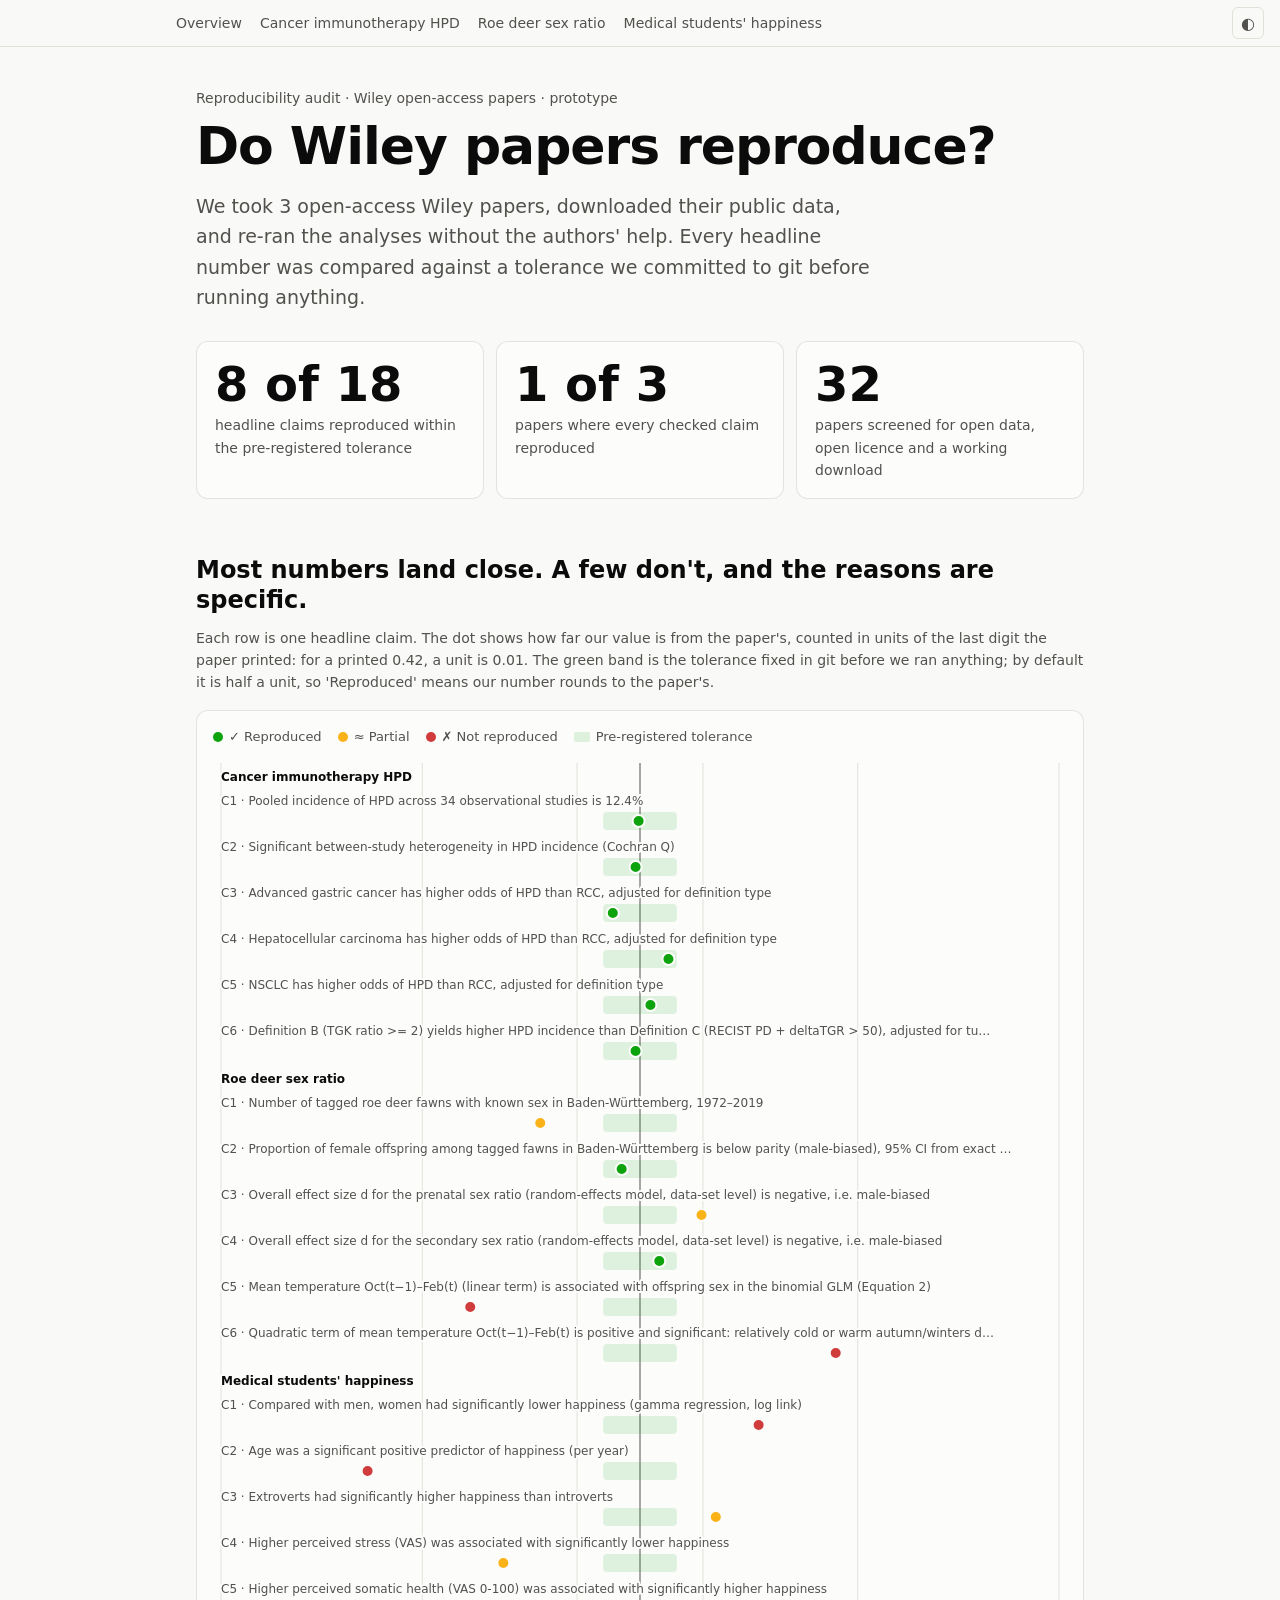
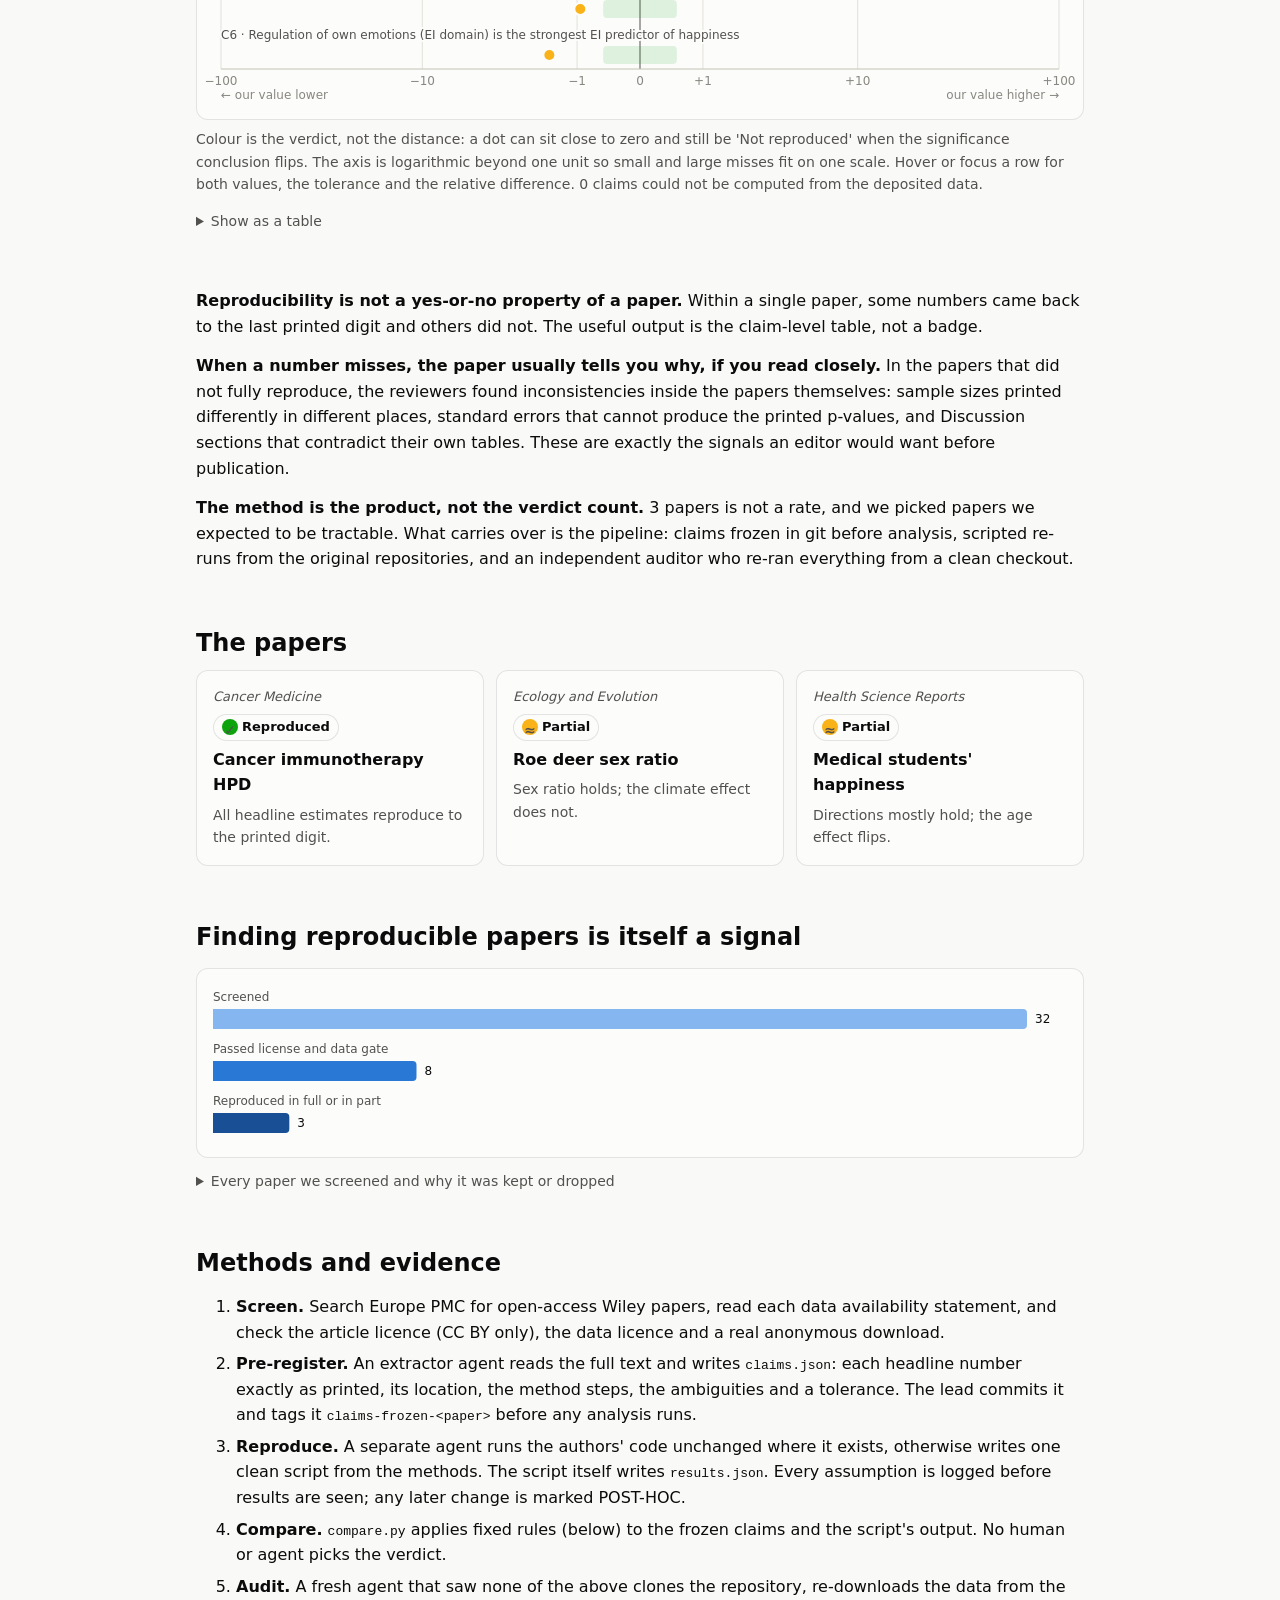
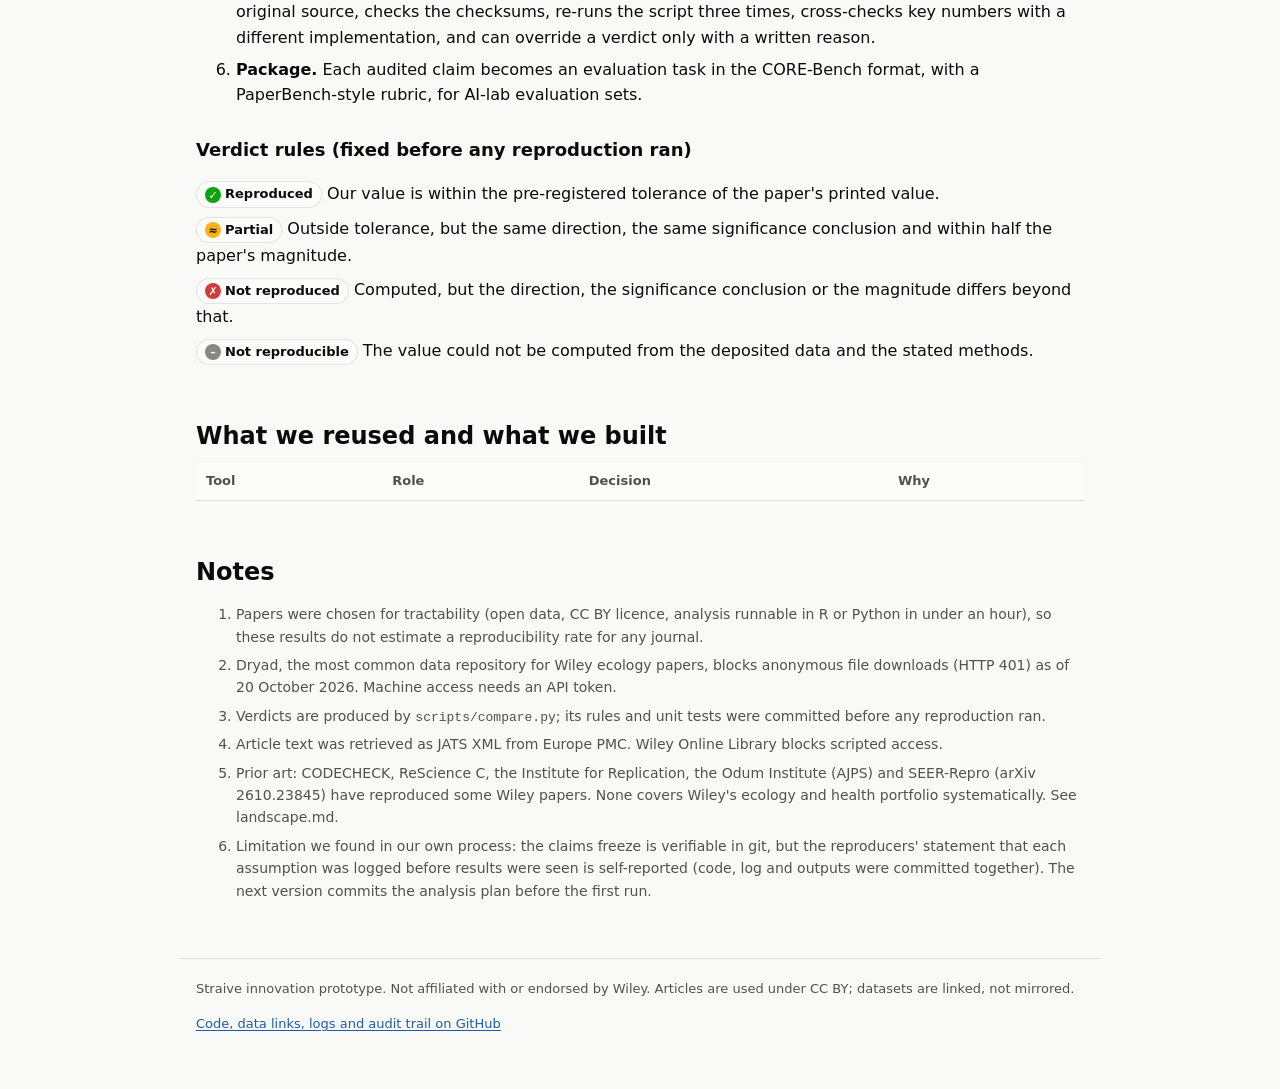
==== commit d05cd324: "Audit: cam4-2024-hpd (no overrides); audit notes and process limitation on site Co-Authored-By: Clau" ====
--- a/site/index.html
+++ b/site/index.html
@@ -48,7 +48,7 @@
 <div class="table-wrap"><table><tr><th>Tool</th><th>Role</th><th>Decision</th><th>Why</th></tr></table></div>
 </section>
 
-<section class="footnotes"><h2>Notes</h2><ol><li>Papers were chosen for tractability (open data, CC BY licence, analysis runnable in R or Python in under an hour), so these results do not estimate a reproducibility rate for any journal.</li><li>Dryad, the most common data repository for Wiley ecology papers, blocks anonymous file downloads (HTTP 401) as of 20 October 2026. Machine access needs an API token.</li><li>Verdicts are produced by <code>scripts/compare.py</code>; its rules and unit tests were committed before any reproduction ran.</li><li>Article text was retrieved as JATS XML from Europe PMC. Wiley Online Library blocks scripted access.</li><li>Prior art: CODECHECK, ReScience C, the Institute for Replication, the Odum Institute (AJPS) and SEER-Repro (arXiv 2610.23845) have reproduced some Wiley papers. None covers Wiley's ecology and health portfolio systematically. See landscape.md.</li></ol></section>
+<section class="footnotes"><h2>Notes</h2><ol><li>Papers were chosen for tractability (open data, CC BY licence, analysis runnable in R or Python in under an hour), so these results do not estimate a reproducibility rate for any journal.</li><li>Dryad, the most common data repository for Wiley ecology papers, blocks anonymous file downloads (HTTP 401) as of 20 October 2026. Machine access needs an API token.</li><li>Verdicts are produced by <code>scripts/compare.py</code>; its rules and unit tests were committed before any reproduction ran.</li><li>Article text was retrieved as JATS XML from Europe PMC. Wiley Online Library blocks scripted access.</li><li>Prior art: CODECHECK, ReScience C, the Institute for Replication, the Odum Institute (AJPS) and SEER-Repro (arXiv 2610.23845) have reproduced some Wiley papers. None covers Wiley's ecology and health portfolio systematically. See landscape.md.</li><li>Limitation we found in our own process: the claims freeze is verifiable in git, but the reproducers' statement that each assumption was logged before results were seen is self-reported (code, log and outputs were committed together). The next version commits the analysis plan before the first run.</li></ol></section>
 
 </main>
 <footer class="foot">
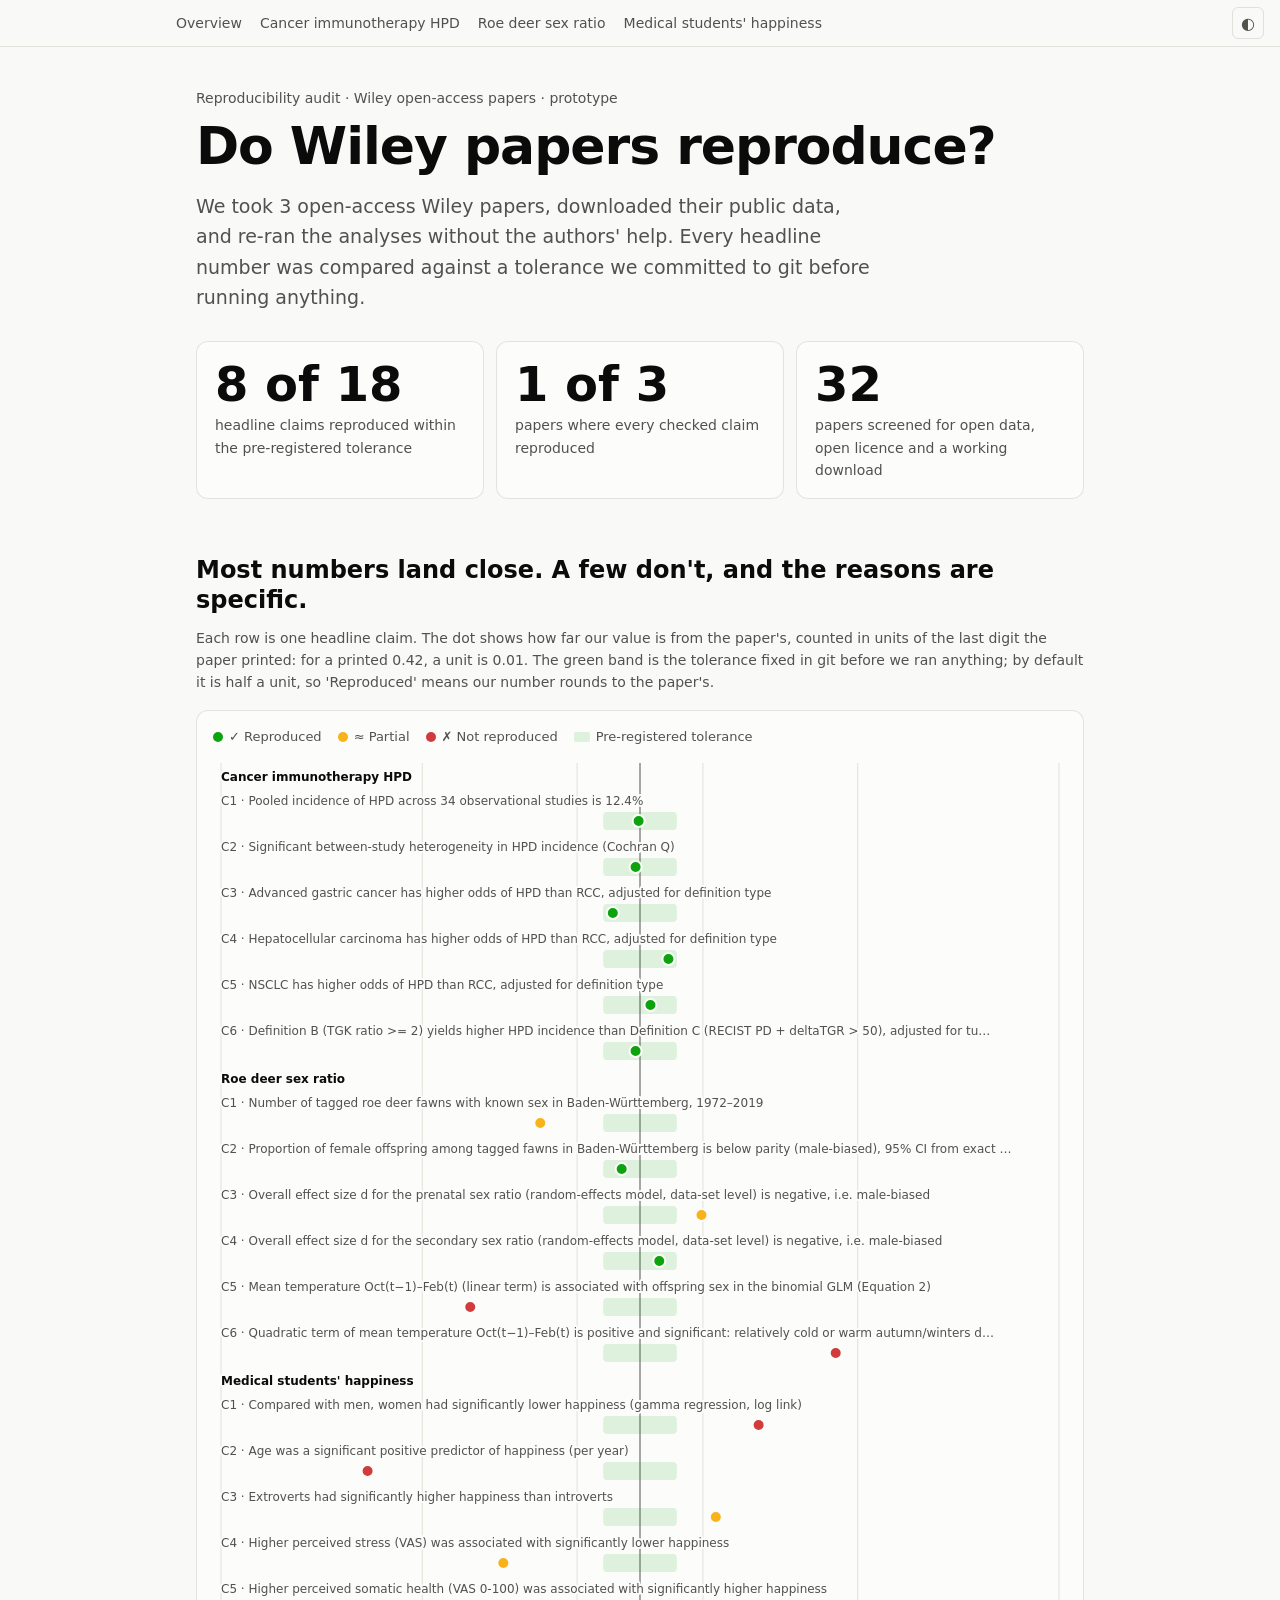
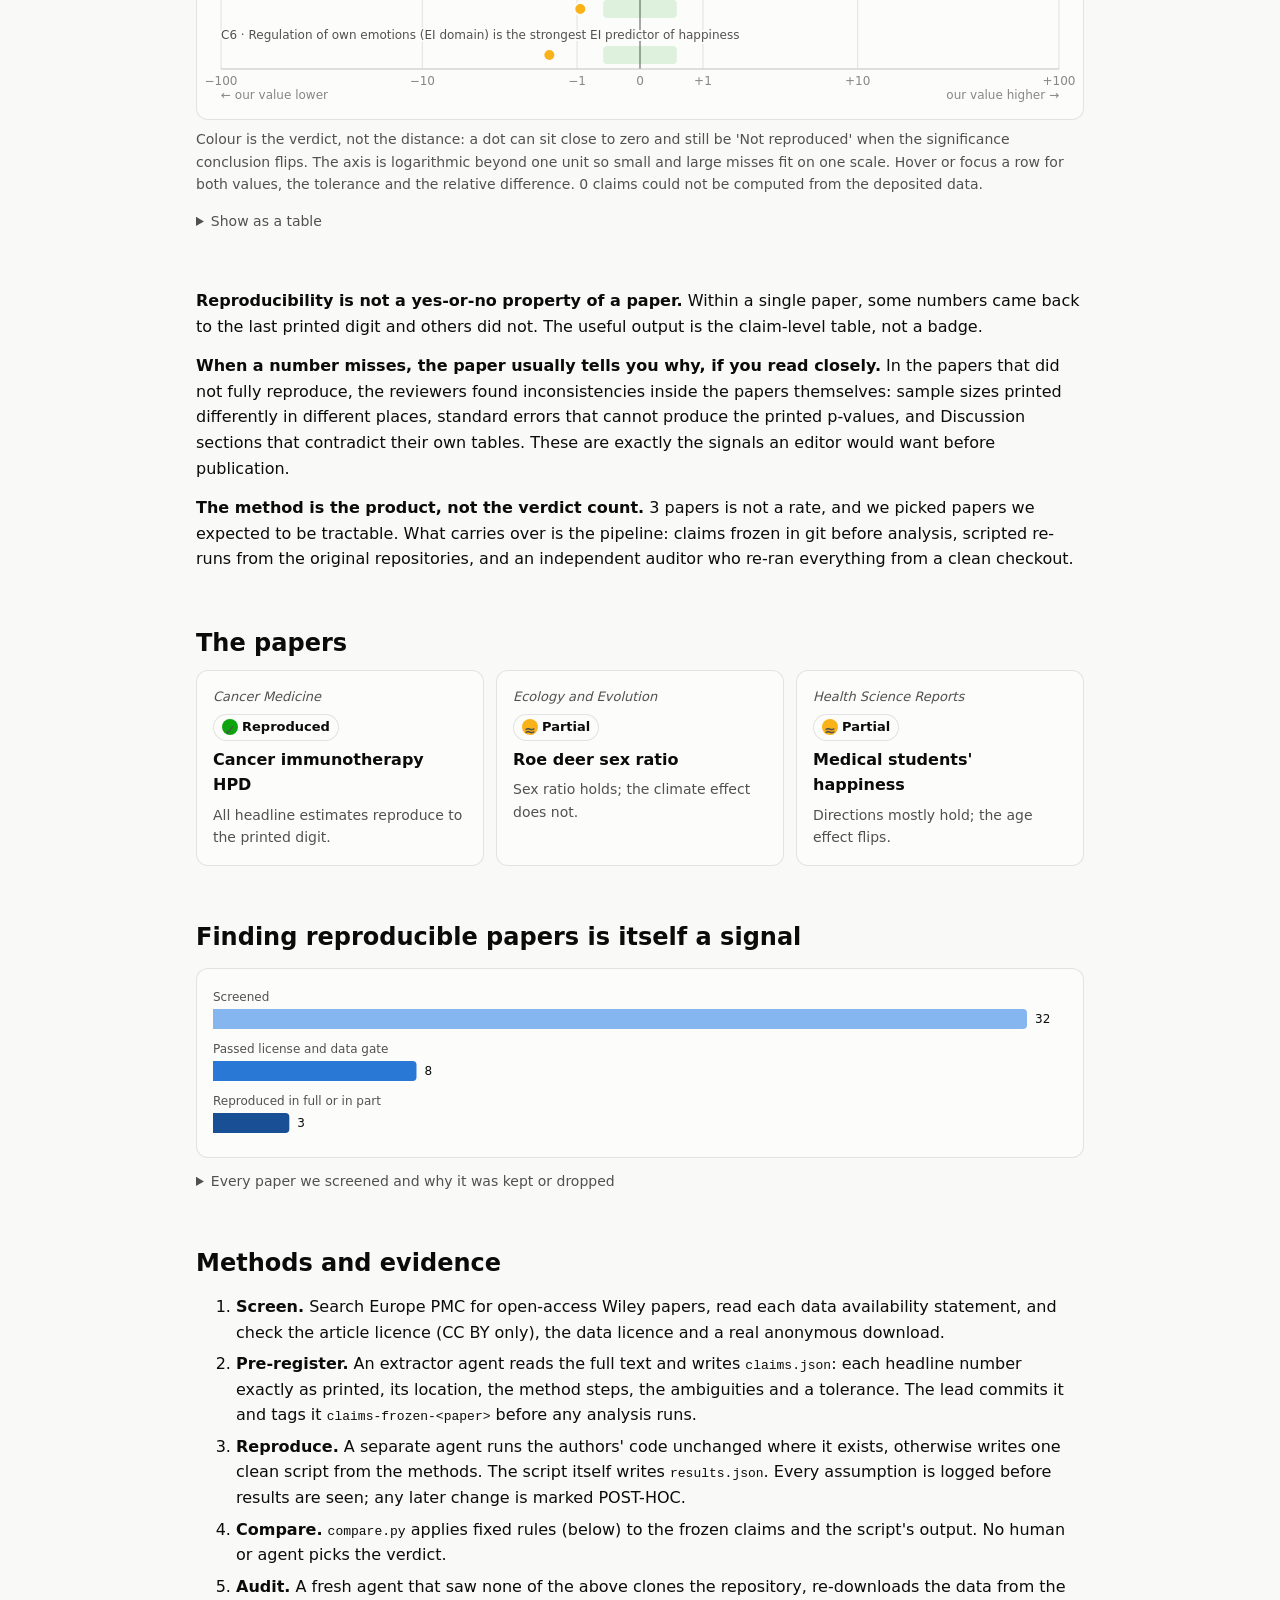
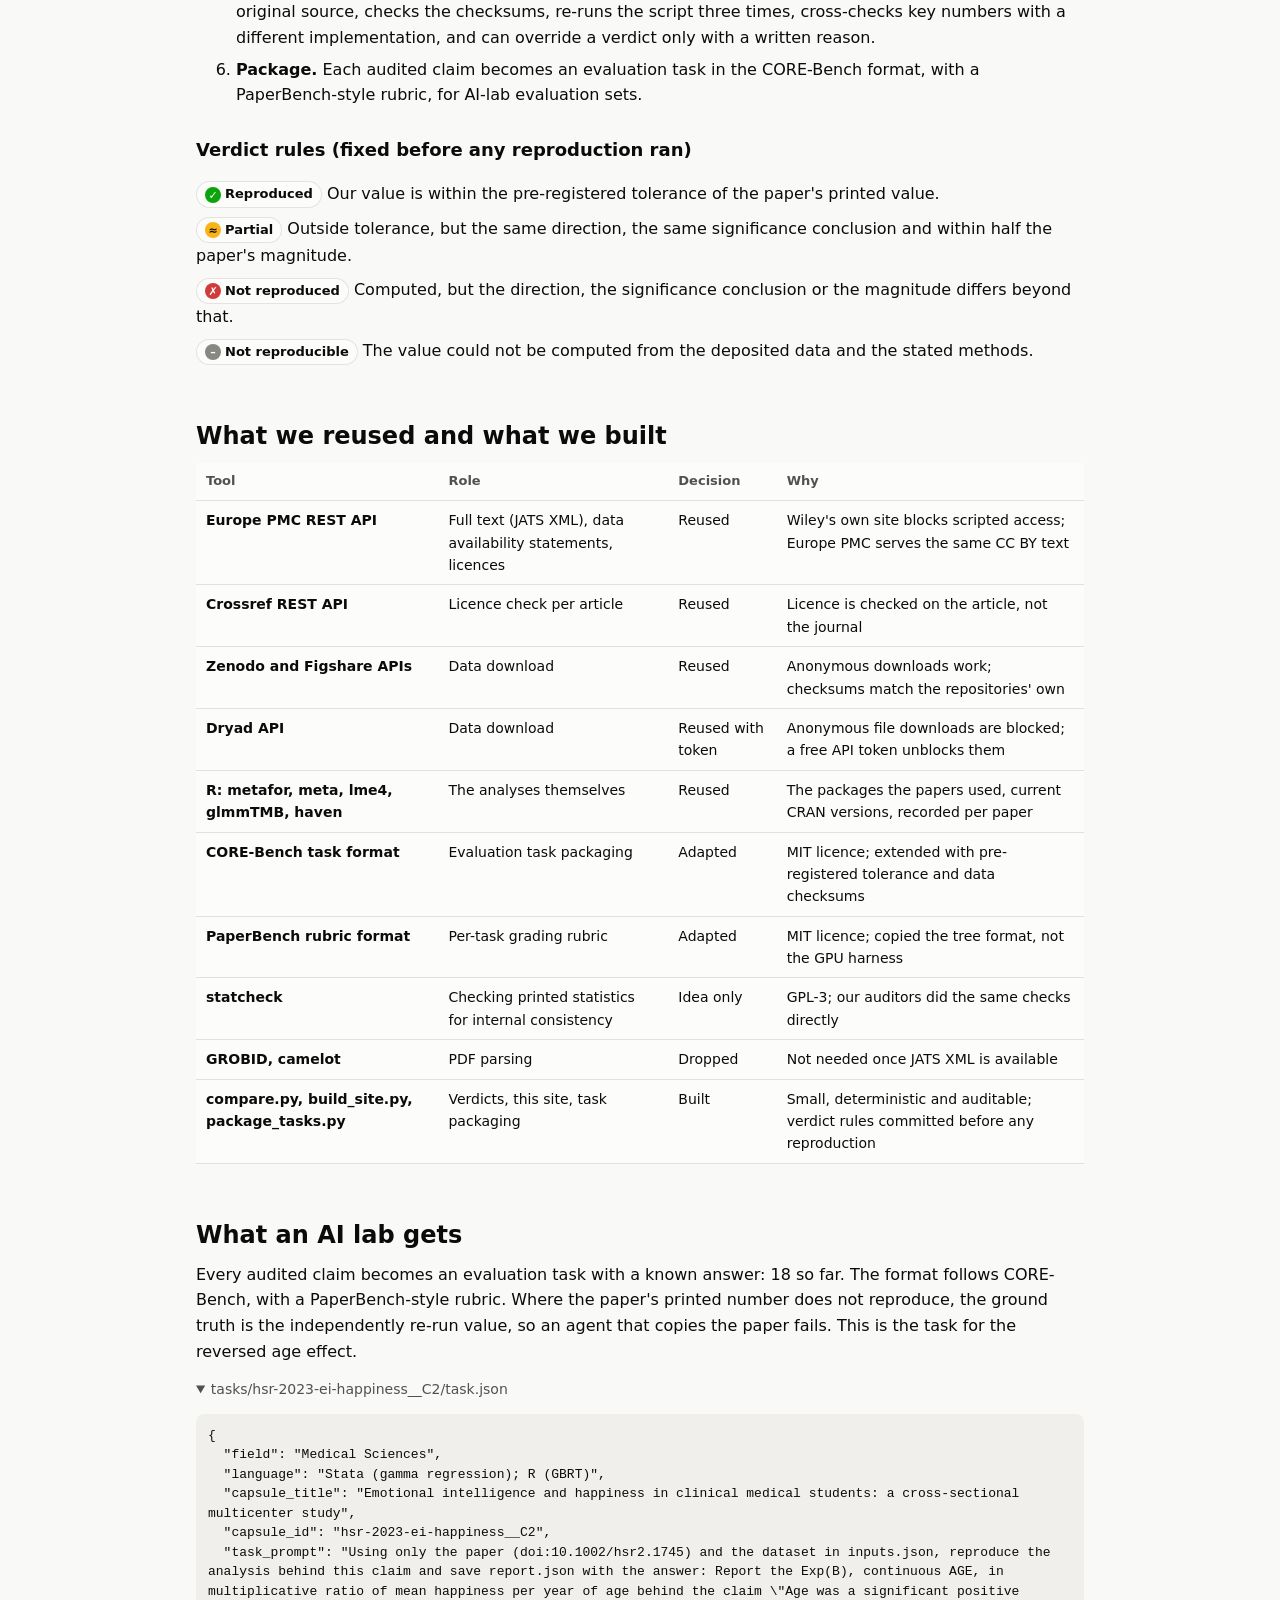
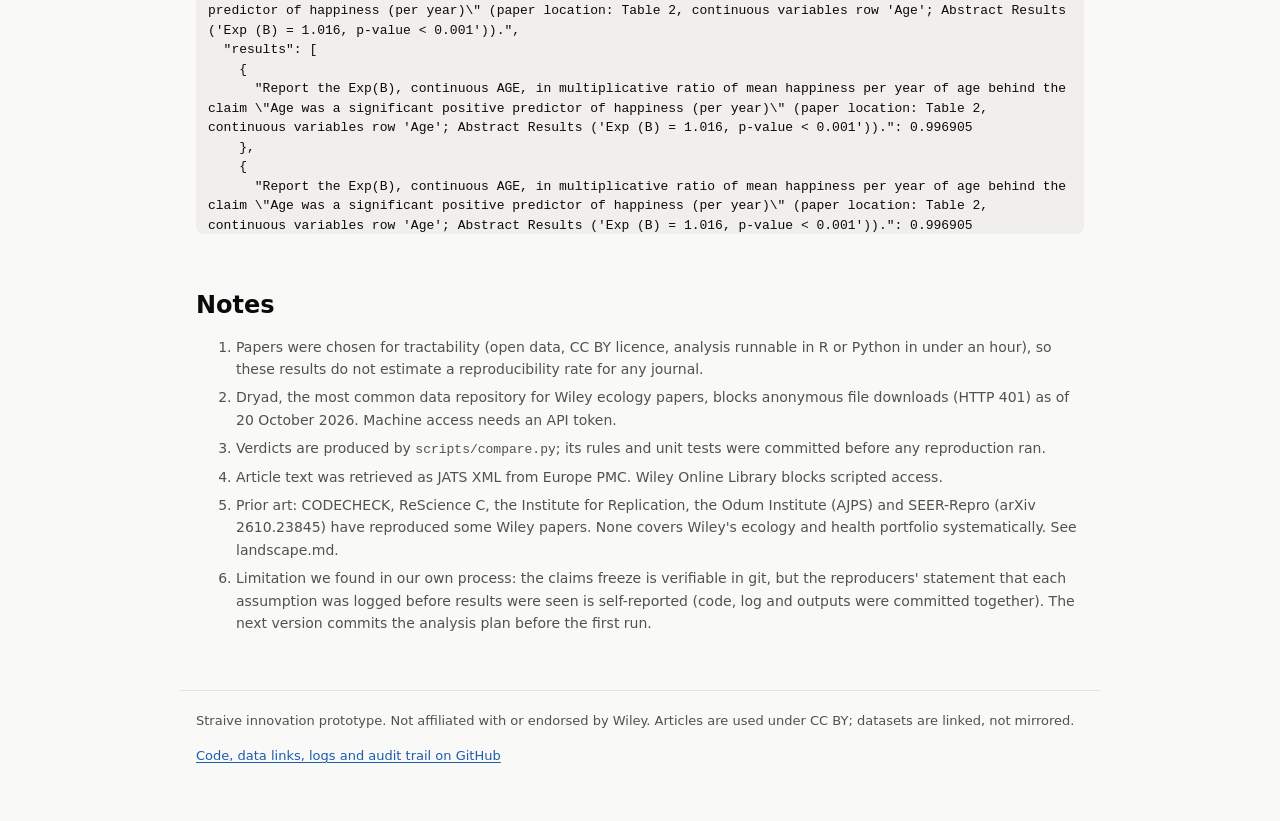
==== commit 4275b519: "Site: reuse table and sample AI-lab task Co-Authored-By: Claude Opus 5.5 <noreply@anthropic.com>" ====
--- a/site/index.html
+++ b/site/index.html
@@ -45,9 +45,66 @@
 </section>
 <section>
 <h2>What we reused and what we built</h2>
-<div class="table-wrap"><table><tr><th>Tool</th><th>Role</th><th>Decision</th><th>Why</th></tr></table></div>
+<div class="table-wrap"><table><tr><th>Tool</th><th>Role</th><th>Decision</th><th>Why</th></tr><tr><td><b>Europe PMC REST API</b></td><td>Full text (JATS XML), data availability statements, licences</td><td>Reused</td><td>Wiley&#x27;s own site blocks scripted access; Europe PMC serves the same CC BY text</td></tr><tr><td><b>Crossref REST API</b></td><td>Licence check per article</td><td>Reused</td><td>Licence is checked on the article, not the journal</td></tr><tr><td><b>Zenodo and Figshare APIs</b></td><td>Data download</td><td>Reused</td><td>Anonymous downloads work; checksums match the repositories&#x27; own</td></tr><tr><td><b>Dryad API</b></td><td>Data download</td><td>Reused with token</td><td>Anonymous file downloads are blocked; a free API token unblocks them</td></tr><tr><td><b>R: metafor, meta, lme4, glmmTMB, haven</b></td><td>The analyses themselves</td><td>Reused</td><td>The packages the papers used, current CRAN versions, recorded per paper</td></tr><tr><td><b>CORE-Bench task format</b></td><td>Evaluation task packaging</td><td>Adapted</td><td>MIT licence; extended with pre-registered tolerance and data checksums</td></tr><tr><td><b>PaperBench rubric format</b></td><td>Per-task grading rubric</td><td>Adapted</td><td>MIT licence; copied the tree format, not the GPU harness</td></tr><tr><td><b>statcheck</b></td><td>Checking printed statistics for internal consistency</td><td>Idea only</td><td>GPL-3; our auditors did the same checks directly</td></tr><tr><td><b>GROBID, camelot</b></td><td>PDF parsing</td><td>Dropped</td><td>Not needed once JATS XML is available</td></tr><tr><td><b>compare.py, build_site.py, package_tasks.py</b></td><td>Verdicts, this site, task packaging</td><td>Built</td><td>Small, deterministic and auditable; verdict rules committed before any reproduction</td></tr></table></div>
 </section>
-
+<section><h2>What an AI lab gets</h2><p>Every audited claim becomes an evaluation task with a known answer: 18 so far. The format follows CORE-Bench, with a PaperBench-style rubric. Where the paper's printed number does not reproduce, the ground truth is the independently re-run value, so an agent that copies the paper fails. This is the task for the reversed age effect.</p><details open><summary>tasks/hsr-2023-ei-happiness__C2/task.json</summary><pre class="task">{
+  &quot;field&quot;: &quot;Medical Sciences&quot;,
+  &quot;language&quot;: &quot;Stata (gamma regression); R (GBRT)&quot;,
+  &quot;capsule_title&quot;: &quot;Emotional intelligence and happiness in clinical medical students: a cross-sectional multicenter study&quot;,
+  &quot;capsule_id&quot;: &quot;hsr-2023-ei-happiness__C2&quot;,
+  &quot;task_prompt&quot;: &quot;Using only the paper (doi:10.1002/hsr2.1745) and the dataset in inputs.json, reproduce the analysis behind this claim and save report.json with the answer: Report the Exp(B), continuous AGE, in multiplicative ratio of mean happiness per year of age behind the claim \&quot;Age was a significant positive predictor of happiness (per year)\&quot; (paper location: Table 2, continuous variables row &#x27;Age&#x27;; Abstract Results (&#x27;Exp (B) = 1.016, p-value &lt; 0.001&#x27;)).&quot;,
+  &quot;results&quot;: [
+    {
+      &quot;Report the Exp(B), continuous AGE, in multiplicative ratio of mean happiness per year of age behind the claim \&quot;Age was a significant positive predictor of happiness (per year)\&quot; (paper location: Table 2, continuous variables row &#x27;Age&#x27;; Abstract Results (&#x27;Exp (B) = 1.016, p-value &lt; 0.001&#x27;)).&quot;: 0.996905
+    },
+    {
+      &quot;Report the Exp(B), continuous AGE, in multiplicative ratio of mean happiness per year of age behind the claim \&quot;Age was a significant positive predictor of happiness (per year)\&quot; (paper location: Table 2, continuous variables row &#x27;Age&#x27;; Abstract Results (&#x27;Exp (B) = 1.016, p-value &lt; 0.001&#x27;)).&quot;: 0.996905
+    },
+    {
+      &quot;Report the Exp(B), continuous AGE, in multiplicative ratio of mean happiness per year of age behind the claim \&quot;Age was a significant positive predictor of happiness (per year)\&quot; (paper location: Table 2, continuous variables row &#x27;Age&#x27;; Abstract Results (&#x27;Exp (B) = 1.016, p-value &lt; 0.001&#x27;)).&quot;: 0.996905
+    }
+  ],
+  &quot;capsule_doi&quot;: &quot;https://doi.org/10.1002/hsr2.1745&quot;,
+  &quot;difficulty&quot;: &quot;hard&quot;,
+  &quot;paper_value&quot;: &quot;1.016&quot;,
+  &quot;expected_value&quot;: 0.996905,
+  &quot;ground_truth_basis&quot;: &quot;independent re-run; paper&#x27;s printed value differs (verdict: Not reproduced)&quot;,
+  &quot;verdict&quot;: &quot;Not reproduced&quot;,
+  &quot;tolerance&quot;: {
+    &quot;rule&quot;: &quot;PI95_or_tol&quot;,
+    &quot;pre_registered&quot;: {
+      &quot;type&quot;: &quot;reported_precision&quot;
+    },
+    &quot;abs&quot;: 0.0005,
+    &quot;frozen_tag&quot;: &quot;claims-frozen-hsr-2023-ei-happiness&quot;
+  },
+  &quot;source_location&quot;: &quot;Table 2, continuous variables row &#x27;Age&#x27;; Abstract Results (&#x27;Exp (B) = 1.016, p-value &lt; 0.001&#x27;)&quot;,
+  &quot;data_sources&quot;: {
+    &quot;dataset&quot;: {
+      &quot;url&quot;: &quot;https://doi.org/10.6084/m9.figshare.23291780&quot;,
+      &quot;license&quot;: &quot;CC BY 4.0&quot;,
+      &quot;files&quot;: [
+        &quot;EI_and_Happiness_raw_Data_with_coding.sav&quot;
+      ]
+    },
+    &quot;files&quot;: [
+      {
+        &quot;name&quot;: &quot;EI_and_Happiness_raw_Data_with_coding.sav&quot;,
+        &quot;sha256&quot;: &quot;4eb2f96328154cf5f3b96c8572f9eb9f5fec664ceb40fa89fddb24ac333a6455&quot;,
+        &quot;bytes&quot;: 67522
+      }
+    ]
+  },
+  &quot;env&quot;: {
+    &quot;language&quot;: &quot;Stata (gamma regression); R (GBRT)&quot;,
+    &quot;lock&quot;: &quot;papers/hsr-2023-ei-happiness/env/&quot;
+  },
+  &quot;audit&quot;: {
+    &quot;status&quot;: &quot;audited&quot;,
+    &quot;report&quot;: &quot;audit.md&quot;
+  }
+}
+</pre></details></section>
 <section class="footnotes"><h2>Notes</h2><ol><li>Papers were chosen for tractability (open data, CC BY licence, analysis runnable in R or Python in under an hour), so these results do not estimate a reproducibility rate for any journal.</li><li>Dryad, the most common data repository for Wiley ecology papers, blocks anonymous file downloads (HTTP 401) as of 20 October 2026. Machine access needs an API token.</li><li>Verdicts are produced by <code>scripts/compare.py</code>; its rules and unit tests were committed before any reproduction ran.</li><li>Article text was retrieved as JATS XML from Europe PMC. Wiley Online Library blocks scripted access.</li><li>Prior art: CODECHECK, ReScience C, the Institute for Replication, the Odum Institute (AJPS) and SEER-Repro (arXiv 2610.23845) have reproduced some Wiley papers. None covers Wiley's ecology and health portfolio systematically. See landscape.md.</li><li>Limitation we found in our own process: the claims freeze is verifiable in git, but the reproducers' statement that each assumption was logged before results were seen is self-reported (code, log and outputs were committed together). The next version commits the analysis plan before the first run.</li></ol></section>
 
 </main>
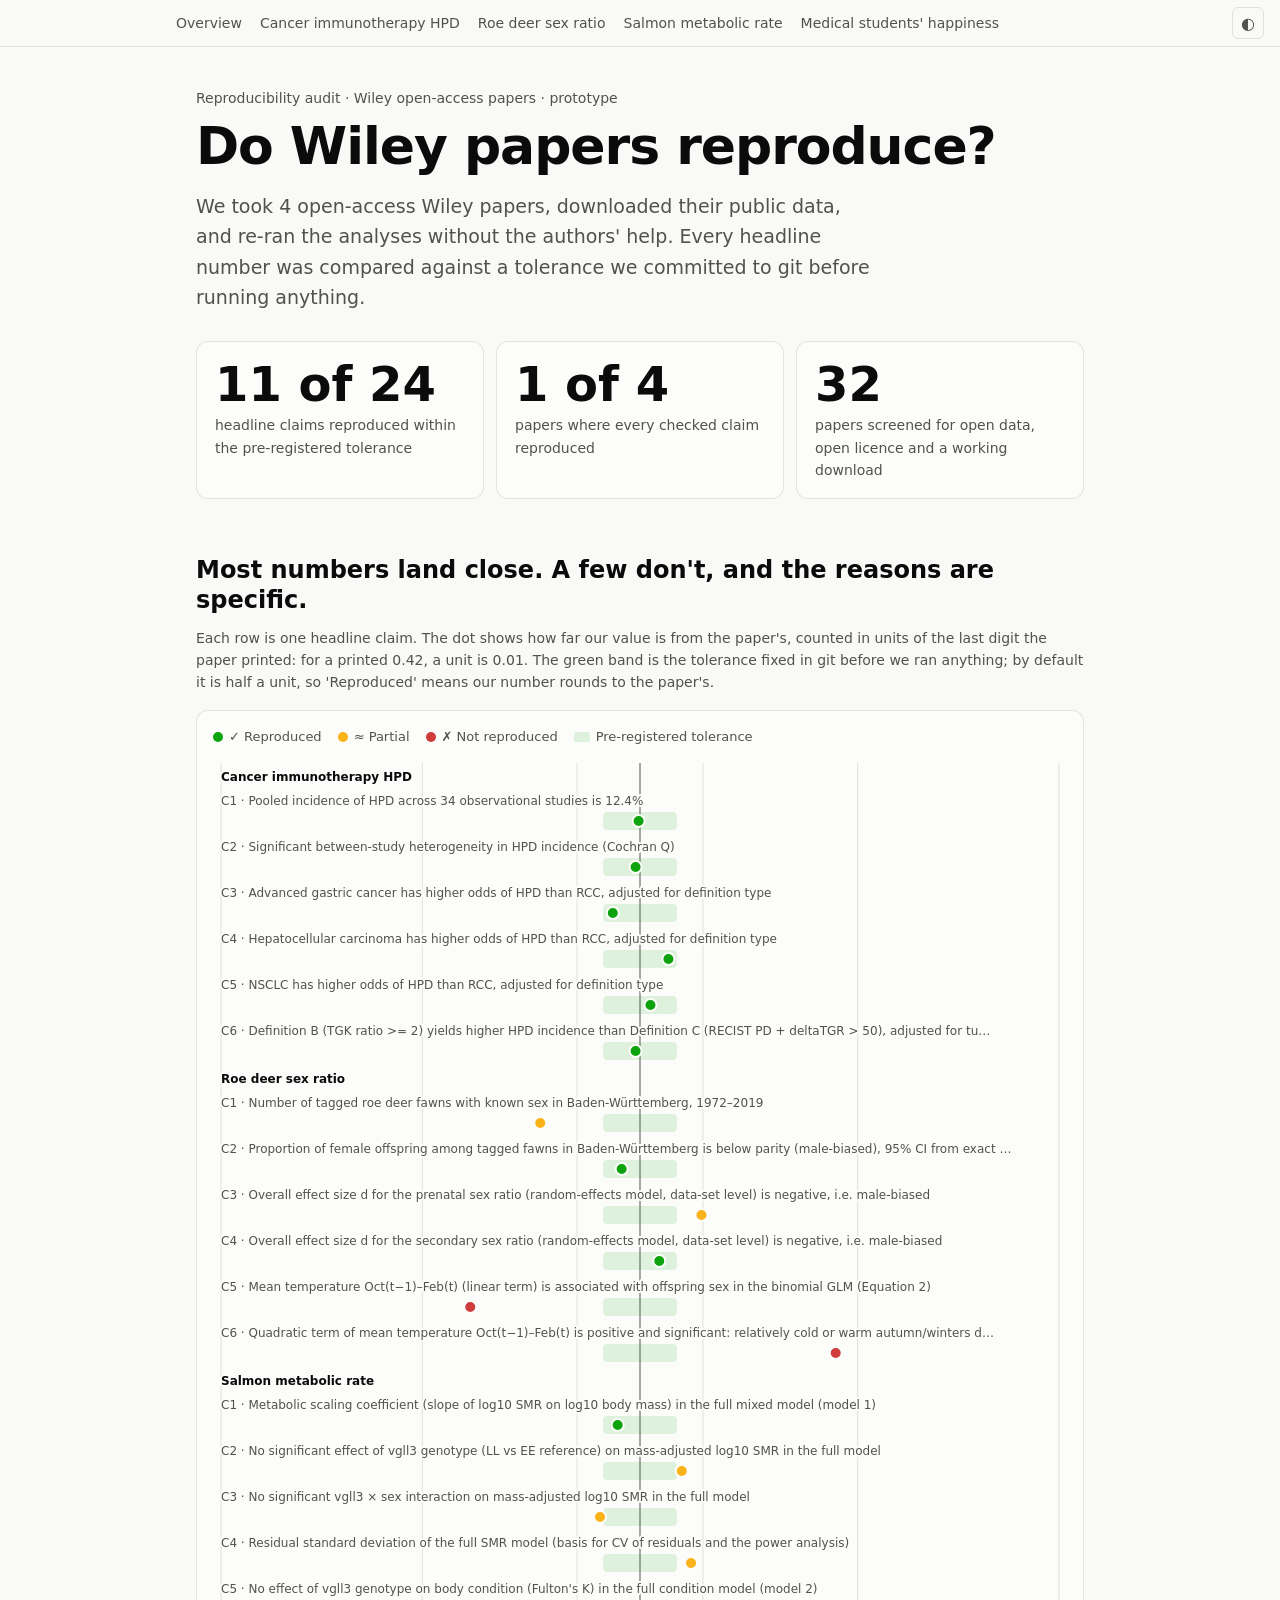
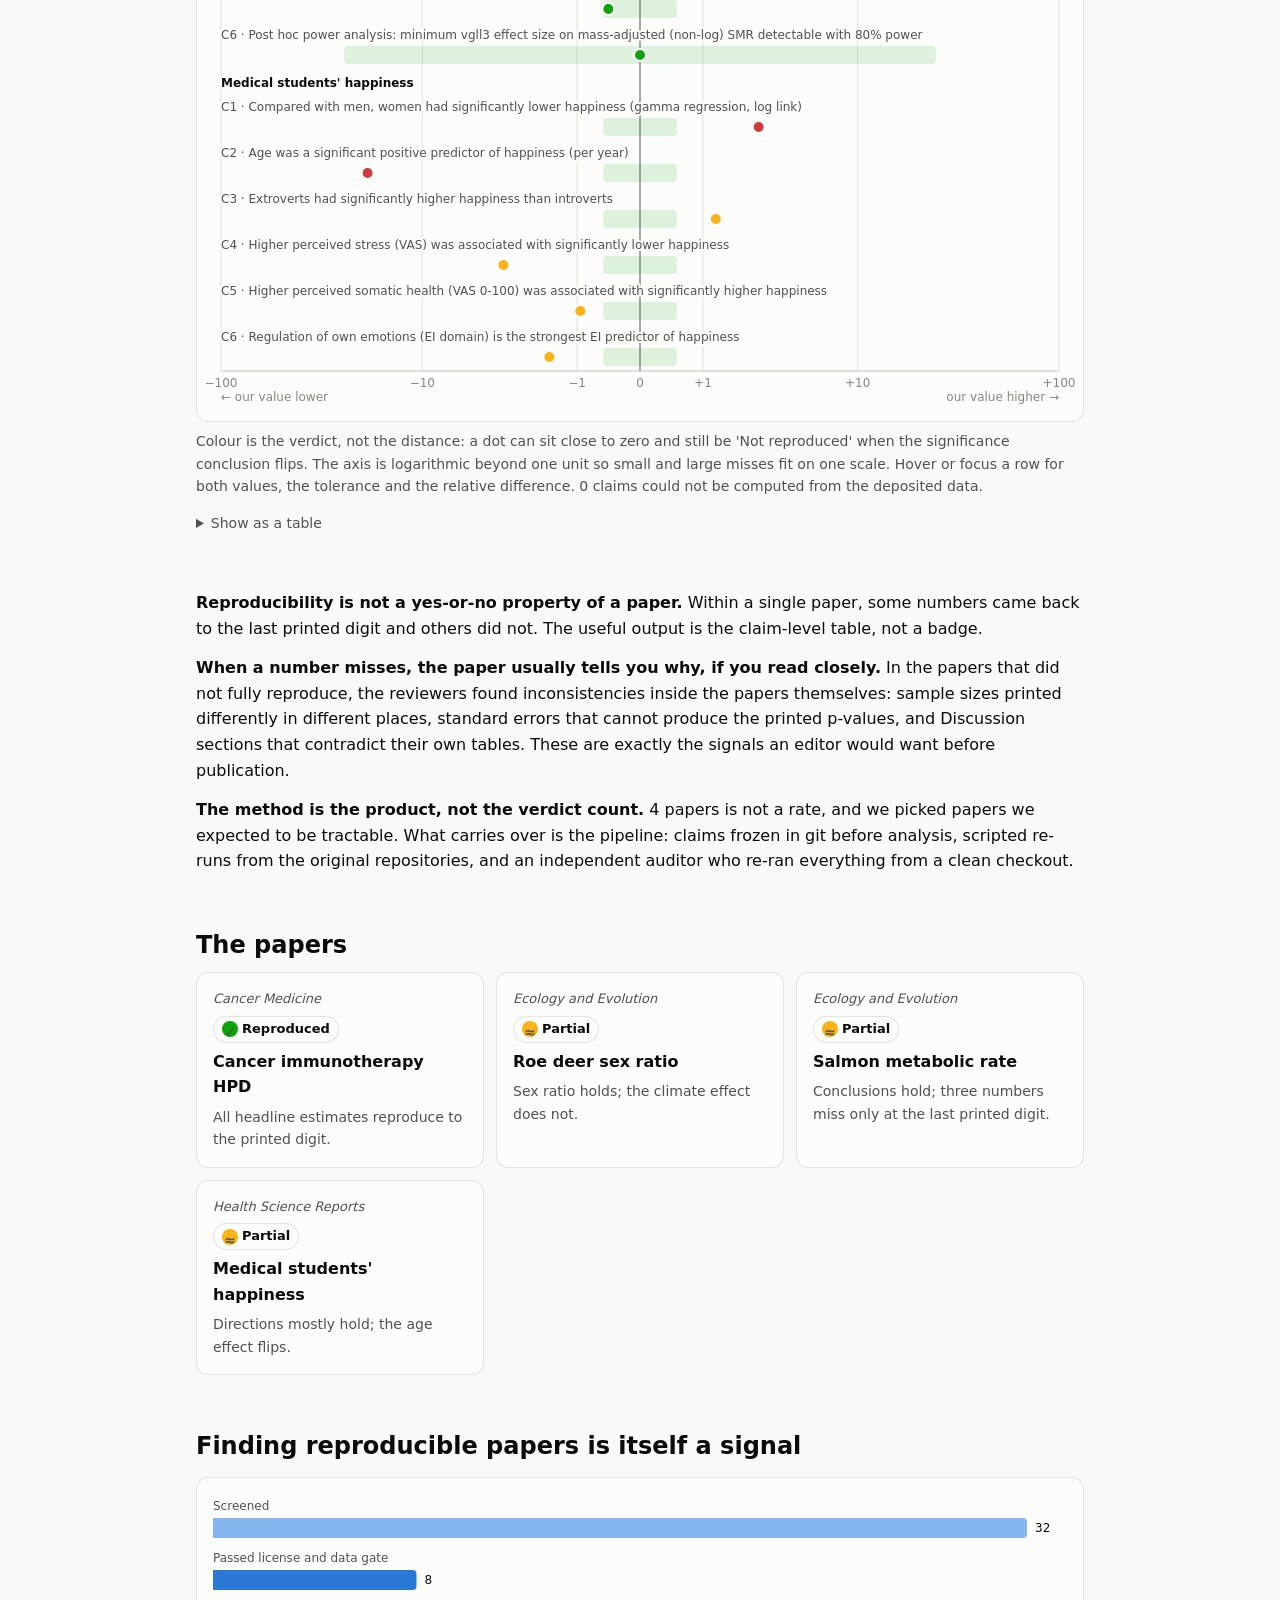
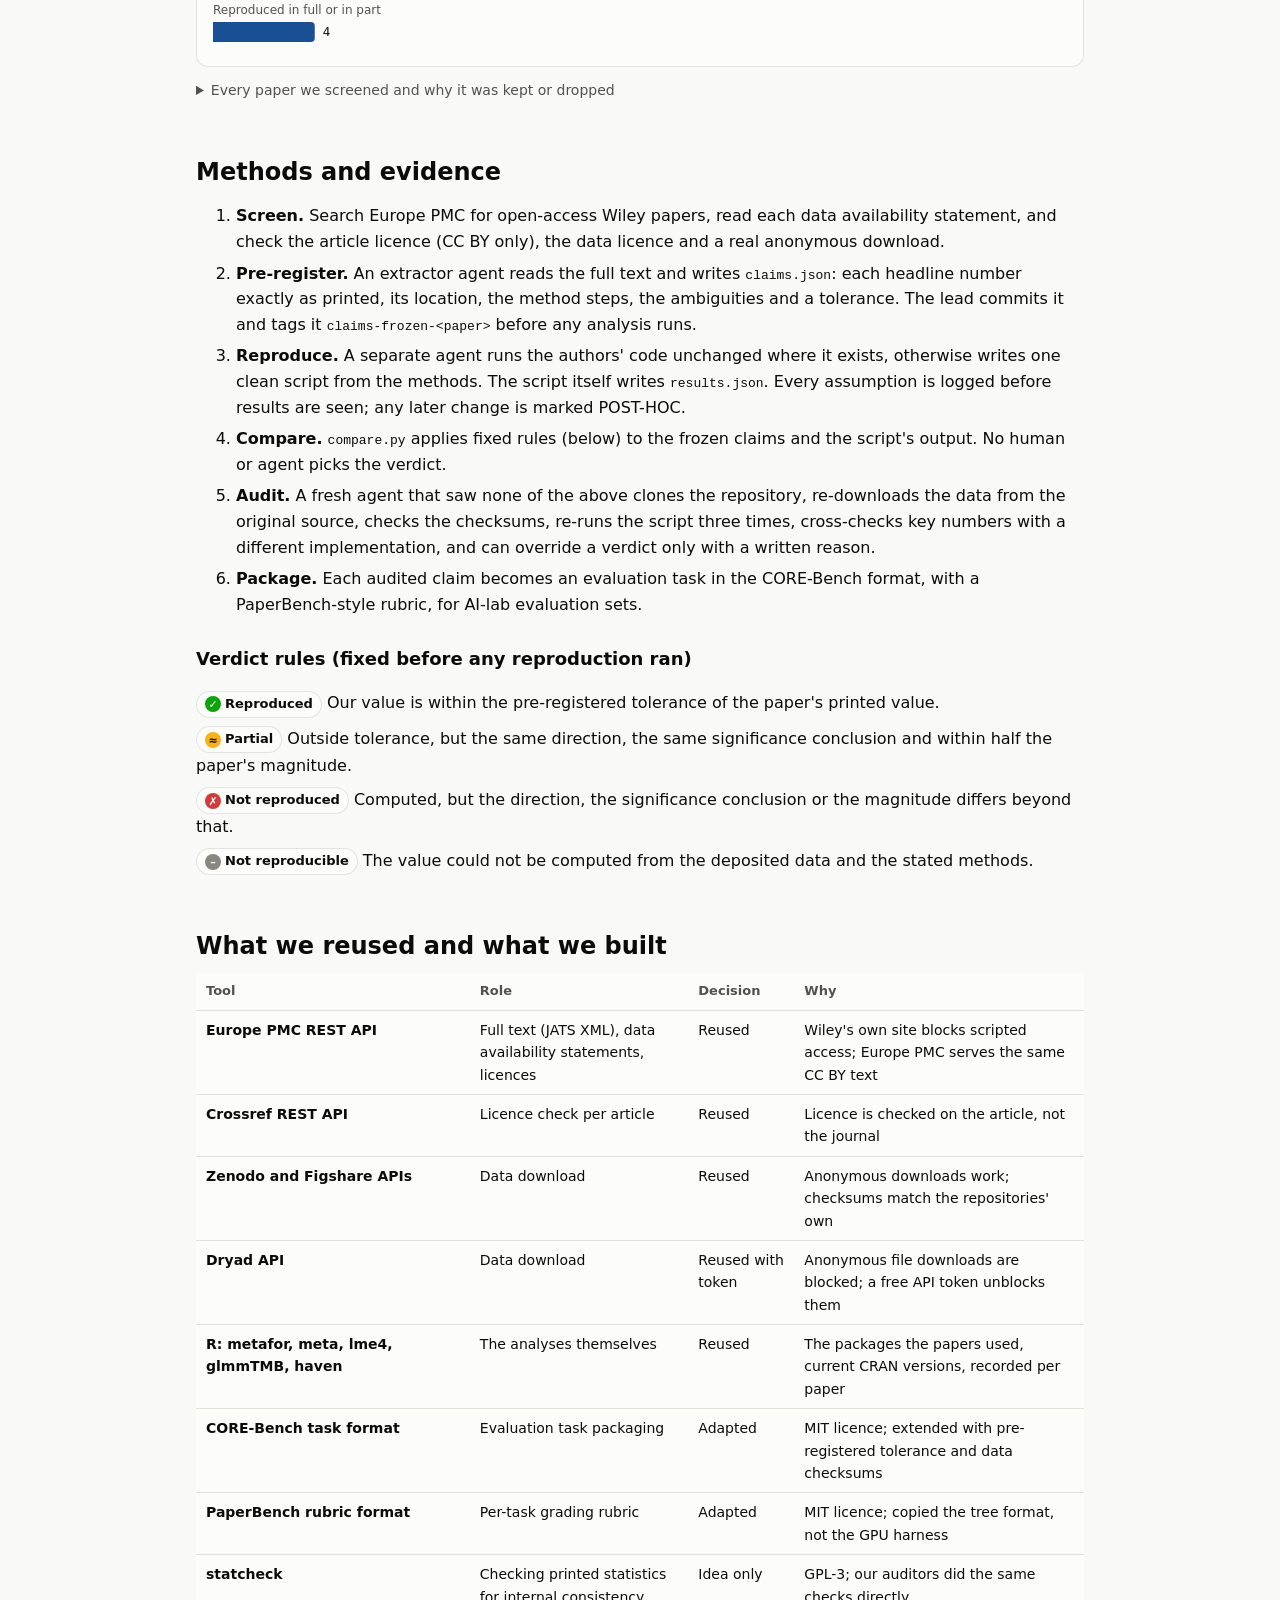
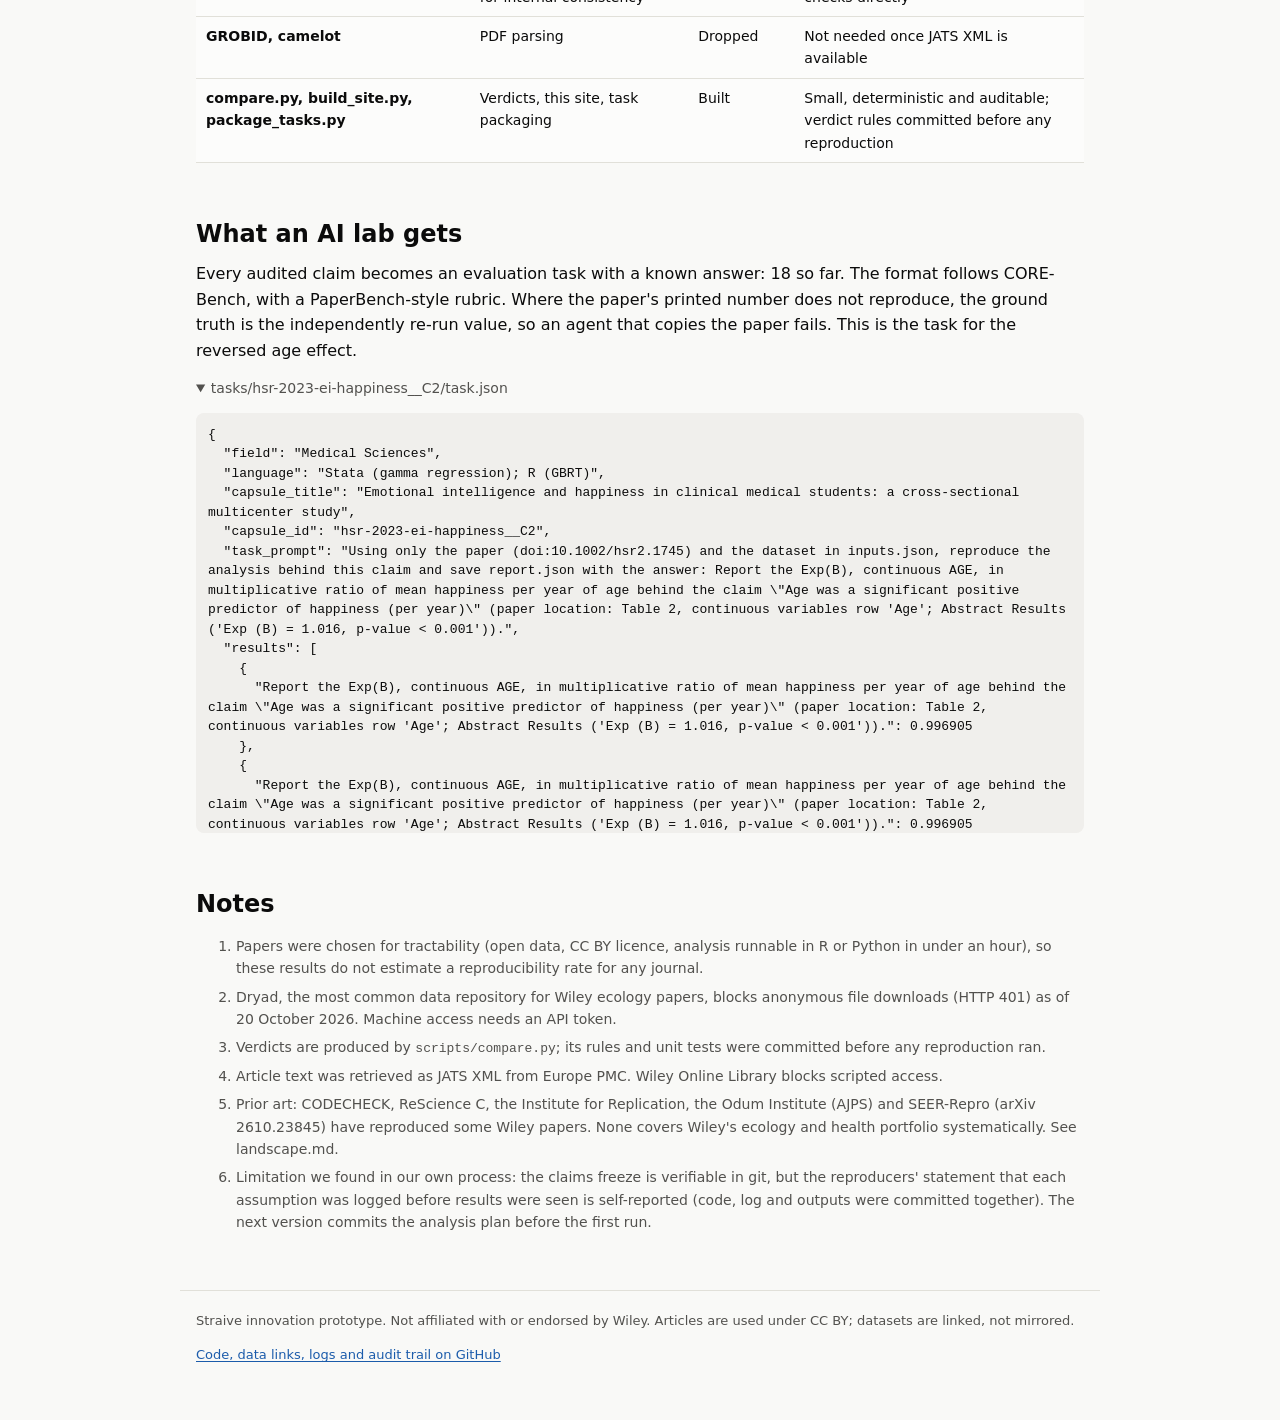
==== commit d8d4457f: "Site: fix phone-width overflow, table column widths Co-Authored-By: Claude Opus 5.5 <noreply@anthrop" ====
--- a/site/index.html
+++ b/site/index.html
@@ -9,15 +9,15 @@
 <script>try{var t=localStorage.getItem("theme");if(t)document.documentElement.dataset.theme=t}catch(e){}</script>
 </head>
 <body>
-<header class="topnav"><nav><a href="index.html">Overview</a><a href="papers/cam4-2024-hpd.html">Cancer immunotherapy HPD</a><a href="papers/ee-2022-roedeer-sexratio.html">Roe deer sex ratio</a><a href="papers/hsr-2023-ei-happiness.html">Medical students&#x27; happiness</a></nav>
+<header class="topnav"><nav><a href="index.html">Overview</a><a href="papers/cam4-2024-hpd.html">Cancer immunotherapy HPD</a><a href="papers/ee-2022-roedeer-sexratio.html">Roe deer sex ratio</a><a href="papers/ee-2021-salmon-smr.html">Salmon metabolic rate</a><a href="papers/hsr-2023-ei-happiness.html">Medical students&#x27; happiness</a></nav>
 <button class="theme" type="button" aria-label="Toggle light or dark theme">◐</button></header>
 <main>
 
 <section class="hero">
 <p class="kicker">Reproducibility audit · Wiley open-access papers · prototype</p>
 <h1>Do Wiley papers reproduce?</h1>
-<p class="lead">We took 3 open-access Wiley papers, downloaded their public data, and re-ran the analyses without the authors' help. Every headline number was compared against a tolerance we committed to git before running anything.</p>
-<div class="tiles"><div class="tile"><div class="tile-value">8 of 18</div><div class="tile-label">headline claims reproduced within the pre-registered tolerance</div></div><div class="tile"><div class="tile-value">1 of 3</div><div class="tile-label">papers where every checked claim reproduced</div></div><div class="tile"><div class="tile-value">32</div><div class="tile-label">papers screened for open data, open licence and a working download</div></div></div>
+<p class="lead">We took 4 open-access Wiley papers, downloaded their public data, and re-ran the analyses without the authors' help. Every headline number was compared against a tolerance we committed to git before running anything.</p>
+<div class="tiles"><div class="tile"><div class="tile-value">11 of 24</div><div class="tile-label">headline claims reproduced within the pre-registered tolerance</div></div><div class="tile"><div class="tile-value">1 of 4</div><div class="tile-label">papers where every checked claim reproduced</div></div><div class="tile"><div class="tile-value">32</div><div class="tile-label">papers screened for open data, open licence and a working download</div></div></div>
 </section>
 <section>
 <h2>Most numbers land close. A few don&#x27;t, and the reasons are specific.</h2>
@@ -26,10 +26,10 @@
 <p class="caption">Colour is the verdict, not the distance: a dot can sit close to zero and still be 'Not reproduced' when the significance conclusion flips. The axis is logarithmic beyond one unit so small and large misses fit on one scale. Hover or focus a row for both values, the tolerance and the relative difference. 0 claims could not be computed from the deposited data.</p>
 <details><summary>Show as a table</summary><div class="table-wrap"><table class="rows-table"></table></div></details>
 </section>
-<section class="narrative"><p><b>Reproducibility is not a yes-or-no property of a paper.</b> Within a single paper, some numbers came back to the last printed digit and others did not. The useful output is the claim-level table, not a badge.</p><p><b>When a number misses, the paper usually tells you why, if you read closely.</b> In the papers that did not fully reproduce, the reviewers found inconsistencies inside the papers themselves: sample sizes printed differently in different places, standard errors that cannot produce the printed p-values, and Discussion sections that contradict their own tables. These are exactly the signals an editor would want before publication.</p><p><b>The method is the product, not the verdict count.</b> 3 papers is not a rate, and we picked papers we expected to be tractable. What carries over is the pipeline: claims frozen in git before analysis, scripted re-runs from the original repositories, and an independent auditor who re-ran everything from a clean checkout.</p></section>
+<section class="narrative"><p><b>Reproducibility is not a yes-or-no property of a paper.</b> Within a single paper, some numbers came back to the last printed digit and others did not. The useful output is the claim-level table, not a badge.</p><p><b>When a number misses, the paper usually tells you why, if you read closely.</b> In the papers that did not fully reproduce, the reviewers found inconsistencies inside the papers themselves: sample sizes printed differently in different places, standard errors that cannot produce the printed p-values, and Discussion sections that contradict their own tables. These are exactly the signals an editor would want before publication.</p><p><b>The method is the product, not the verdict count.</b> 4 papers is not a rate, and we picked papers we expected to be tractable. What carries over is the pipeline: claims frozen in git before analysis, scripted re-runs from the original repositories, and an independent auditor who re-ran everything from a clean checkout.</p></section>
 <section>
 <h2>The papers</h2>
-<div class="cases"><a class="case" href="papers/cam4-2024-hpd.html"><span class="case-meta">Cancer Medicine</span><span class="badge good"><span aria-hidden="true">✓</span> Reproduced</span><b>Cancer immunotherapy HPD</b><span>All headline estimates reproduce to the printed digit.</span></a><a class="case" href="papers/ee-2022-roedeer-sexratio.html"><span class="case-meta">Ecology and Evolution</span><span class="badge warn"><span aria-hidden="true">≈</span> Partial</span><b>Roe deer sex ratio</b><span>Sex ratio holds; the climate effect does not.</span></a><a class="case" href="papers/hsr-2023-ei-happiness.html"><span class="case-meta">Health Science Reports</span><span class="badge warn"><span aria-hidden="true">≈</span> Partial</span><b>Medical students&#x27; happiness</b><span>Directions mostly hold; the age effect flips.</span></a></div>
+<div class="cases"><a class="case" href="papers/cam4-2024-hpd.html"><span class="case-meta">Cancer Medicine</span><span class="badge good"><span aria-hidden="true">✓</span> Reproduced</span><b>Cancer immunotherapy HPD</b><span>All headline estimates reproduce to the printed digit.</span></a><a class="case" href="papers/ee-2022-roedeer-sexratio.html"><span class="case-meta">Ecology and Evolution</span><span class="badge warn"><span aria-hidden="true">≈</span> Partial</span><b>Roe deer sex ratio</b><span>Sex ratio holds; the climate effect does not.</span></a><a class="case" href="papers/ee-2021-salmon-smr.html"><span class="case-meta">Ecology and Evolution</span><span class="badge warn"><span aria-hidden="true">≈</span> Partial</span><b>Salmon metabolic rate</b><span>Conclusions hold; three numbers miss only at the last printed digit.</span></a><a class="case" href="papers/hsr-2023-ei-happiness.html"><span class="case-meta">Health Science Reports</span><span class="badge warn"><span aria-hidden="true">≈</span> Partial</span><b>Medical students&#x27; happiness</b><span>Directions mostly hold; the age effect flips.</span></a></div>
 </section>
 <section>
 <h2>Finding reproducible papers is itself a signal</h2>
@@ -113,7 +113,7 @@
 <p><a href="https://github.com/SujalPradhan/paper-reproducibility-engine">Code, data links, logs and audit trail on GitHub</a></p>
 </footer>
 <div class="tooltip" role="status" hidden></div>
-<script type="application/json" id="page-data">{"rows": [{"paper": "Cancer immunotherapy HPD", "paper_id": "cam4-2024-hpd", "claim": "C1", "text": "Pooled incidence of HPD across 34 observational studies is 12.4%", "verdict": "Reproduced", "paper_text": "12.4%", "ours": "12.40", "dev": -0.012303225806458007, "tol": 0.4032258064516129, "digits": -0.01525600000000793, "digits_tol": 0.5}, {"paper": "Cancer immunotherapy HPD", "paper_id": "cam4-2024-hpd", "claim": "C2", "text": "Significant between-study heterogeneity in HPD incidence (Cochran Q)", "verdict": "Reproduced", "paper_text": "119.32", "ours": "119.320", "dev": -0.00041656889037276437, "tol": 0.004190412336573919, "digits": -0.04970499999927824, "digits_tol": 0.5}, {"paper": "Cancer immunotherapy HPD", "paper_id": "cam4-2024-hpd", "claim": "C3", "text": "Advanced gastric cancer has higher odds of HPD than RCC, adjusted for definition type", "verdict": "Reproduced", "paper_text": "10.83", "ours": "10.827", "dev": -0.03223619575253242, "tol": 0.04616805170821791, "digits": -0.3491179999999261, "digits_tol": 0.5}, {"paper": "Cancer immunotherapy HPD", "paper_id": "cam4-2024-hpd", "claim": "C4", "text": "Hepatocellular carcinoma has higher odds of HPD than RCC, adjusted for definition type", "verdict": "Reproduced", "paper_text": "7.99", "ours": "7.994", "dev": 0.046037797246557696, "tol": 0.0625782227784731, "digits": 0.367841999999996, "digits_tol": 0.5}, {"paper": "Cancer immunotherapy HPD", "paper_id": "cam4-2024-hpd", "claim": "C5", "text": "NSCLC has higher odds of HPD than RCC, adjusted for definition type", "verdict": "Reproduced", "paper_text": "7.14", "ours": "7.141", "dev": 0.017082913165265046, "tol": 0.0700280112044818, "digits": 0.12197199999999242, "digits_tol": 0.5}, {"paper": "Cancer immunotherapy HPD", "paper_id": "cam4-2024-hpd", "claim": "C6", "text": "Definition B (TGK ratio >= 2) yields higher HPD incidence than Definition C (RECIST PD + deltaTGR > 50), adjusted for tumor type", "verdict": "Reproduced", "paper_text": "1.82", "ours": "1.819", "dev": -0.027487912087913163, "tol": 0.2747252747252747, "digits": -0.05002800000000196, "digits_tol": 0.5}, {"paper": "Roe deer sex ratio", "paper_id": "ee-2022-roedeer-sexratio", "claim": "C1", "text": "Number of tagged roe deer fawns with known sex in Baden-W\u00fcrttemberg, 1972\u20132019", "verdict": "Partial", "paper_text": "N = 12,437", "ours": "12435.0", "dev": -0.01608104848436118, "tol": 0.004020262121090295, "digits": -2.0, "digits_tol": 0.5}, {"paper": "Roe deer sex ratio", "paper_id": "ee-2022-roedeer-sexratio", "claim": "C2", "text": "Proportion of female offspring among tagged fawns in Baden-W\u00fcrttemberg is below parity (male-biased), 95% CI from exact binomial test", "verdict": "Reproduced", "paper_text": "0.48 [0.47, 0.49]", "ours": "0.478", "dev": -0.46583333333332505, "tol": 1.0416666666666667, "digits": -0.22359999999999602, "digits_tol": 0.5}, {"paper": "Roe deer sex ratio", "paper_id": "ee-2022-roedeer-sexratio", "claim": "C3", "text": "Overall effect size d for the prenatal sex ratio (random-effects model, data-set level) is negative, i.e. male-biased", "verdict": "Partial", "paper_text": "\u22120.06 (CI95 [\u22120.09, \u22120.02])", "ours": "-0.050", "dev": 16.143333333333334, "tol": 8.333333333333334, "digits": 0.9686, "digits_tol": 0.5}, {"paper": "Roe deer sex ratio", "paper_id": "ee-2022-roedeer-sexratio", "claim": "C4", "text": "Overall effect size d for the secondary sex ratio (random-effects model, data-set level) is negative, i.e. male-biased", "verdict": "Reproduced", "paper_text": "\u22120.04 (CI95 [\u22120.06, \u22120.03]", "ours": "-0.038", "dev": 5.912499999999998, "tol": 12.5, "digits": 0.2364999999999999, "digits_tol": 0.5}, {"paper": "Roe deer sex ratio", "paper_id": "ee-2022-roedeer-sexratio", "claim": "C5", "text": "Mean temperature Oct(t\u22121)\u2013Feb(t) (linear term) is associated with offspring sex in the binomial GLM (Equation 2)", "verdict": "Not reproduced", "paper_text": "0.019", "ours": "0.0135", "dev": -28.878947368421045, "tol": 2.6315789473684212, "digits": -5.486999999999998, "digits_tol": 0.5}, {"paper": "Roe deer sex ratio", "paper_id": "ee-2022-roedeer-sexratio", "claim": "C6", "text": "Quadratic term of mean temperature Oct(t\u22121)\u2013Feb(t) is positive and significant: relatively cold or warm autumn/winters deviate from the male-biased mean (U-shaped)", "verdict": "Not reproduced", "paper_text": "0.001", "ours": "0.0086", "dev": 763.5, "tol": 50.0, "digits": 7.635, "digits_tol": 0.5}, {"paper": "Medical students' happiness", "paper_id": "hsr-2023-ei-happiness", "claim": "C1", "text": "Compared with men, women had significantly lower happiness (gamma regression, log link)", "verdict": "Not reproduced", "paper_text": "0.966", "ours": "0.9687", "dev": 0.2788819875776486, "tol": 0.051759834368530024, "digits": 2.694000000000085, "digits_tol": 0.5}, {"paper": "Medical students' happiness", "paper_id": "hsr-2023-ei-happiness", "claim": "C2", "text": "Age was a significant positive predictor of happiness (per year)", "verdict": "Not reproduced", "paper_text": "1.016", "ours": "0.9969", "dev": -1.879429133858265, "tol": 0.04921259842519685, "digits": -19.094999999999974, "digits_tol": 0.5}, {"paper": "Medical students' happiness", "paper_id": "hsr-2023-ei-happiness", "claim": "C3", "text": "Extroverts had significantly higher happiness than introverts", "verdict": "Partial", "paper_text": "1.076", "ours": "1.0773", "dev": 0.12128252788103062, "tol": 0.046468401486988845, "digits": 1.3049999999998896, "digits_tol": 0.5}, {"paper": "Medical students' happiness", "paper_id": "hsr-2023-ei-happiness", "claim": "C4", "text": "Higher perceived stress (VAS) was associated with significantly lower happiness", "verdict": "Partial", "paper_text": "0.990", "ours": "0.9865", "dev": -0.3541414141414151, "tol": 0.05050505050505051, "digits": -3.506000000000009, "digits_tol": 0.5}, {"paper": "Medical students' happiness", "paper_id": "hsr-2023-ei-happiness", "claim": "C5", "text": "Higher perceived somatic health (VAS 0-100) was associated with significantly higher happiness", "verdict": "Partial", "paper_text": "1.002", "ours": "1.0011", "dev": -0.09281437125749475, "tol": 0.0499001996007984, "digits": -0.9300000000000974, "digits_tol": 0.5}, {"paper": "Medical students' happiness", "paper_id": "hsr-2023-ei-happiness", "claim": "C6", "text": "Regulation of own emotions (EI domain) is the strongest EI predictor of happiness", "verdict": "Partial", "paper_text": "1.042", "ours": "1.0403", "dev": -0.1644913627639149, "tol": 0.04798464491362764, "digits": -1.7139999999999933, "digits_tol": 0.5}], "screening": {"stages": [{"label": "Screened", "n": 32}, {"label": "Passed license and data gate", "n": 8}, {"label": "Reproduced in full or in part", "n": 3}]}}</script>
+<script type="application/json" id="page-data">{"rows": [{"paper": "Cancer immunotherapy HPD", "paper_id": "cam4-2024-hpd", "claim": "C1", "text": "Pooled incidence of HPD across 34 observational studies is 12.4%", "verdict": "Reproduced", "paper_text": "12.4%", "ours": "12.40", "dev": -0.012303225806458007, "tol": 0.4032258064516129, "digits": -0.01525600000000793, "digits_tol": 0.5}, {"paper": "Cancer immunotherapy HPD", "paper_id": "cam4-2024-hpd", "claim": "C2", "text": "Significant between-study heterogeneity in HPD incidence (Cochran Q)", "verdict": "Reproduced", "paper_text": "119.32", "ours": "119.320", "dev": -0.00041656889037276437, "tol": 0.004190412336573919, "digits": -0.04970499999927824, "digits_tol": 0.5}, {"paper": "Cancer immunotherapy HPD", "paper_id": "cam4-2024-hpd", "claim": "C3", "text": "Advanced gastric cancer has higher odds of HPD than RCC, adjusted for definition type", "verdict": "Reproduced", "paper_text": "10.83", "ours": "10.827", "dev": -0.03223619575253242, "tol": 0.04616805170821791, "digits": -0.3491179999999261, "digits_tol": 0.5}, {"paper": "Cancer immunotherapy HPD", "paper_id": "cam4-2024-hpd", "claim": "C4", "text": "Hepatocellular carcinoma has higher odds of HPD than RCC, adjusted for definition type", "verdict": "Reproduced", "paper_text": "7.99", "ours": "7.994", "dev": 0.046037797246557696, "tol": 0.0625782227784731, "digits": 0.367841999999996, "digits_tol": 0.5}, {"paper": "Cancer immunotherapy HPD", "paper_id": "cam4-2024-hpd", "claim": "C5", "text": "NSCLC has higher odds of HPD than RCC, adjusted for definition type", "verdict": "Reproduced", "paper_text": "7.14", "ours": "7.141", "dev": 0.017082913165265046, "tol": 0.0700280112044818, "digits": 0.12197199999999242, "digits_tol": 0.5}, {"paper": "Cancer immunotherapy HPD", "paper_id": "cam4-2024-hpd", "claim": "C6", "text": "Definition B (TGK ratio >= 2) yields higher HPD incidence than Definition C (RECIST PD + deltaTGR > 50), adjusted for tumor type", "verdict": "Reproduced", "paper_text": "1.82", "ours": "1.819", "dev": -0.027487912087913163, "tol": 0.2747252747252747, "digits": -0.05002800000000196, "digits_tol": 0.5}, {"paper": "Roe deer sex ratio", "paper_id": "ee-2022-roedeer-sexratio", "claim": "C1", "text": "Number of tagged roe deer fawns with known sex in Baden-W\u00fcrttemberg, 1972\u20132019", "verdict": "Partial", "paper_text": "N = 12,437", "ours": "12435.0", "dev": -0.01608104848436118, "tol": 0.004020262121090295, "digits": -2.0, "digits_tol": 0.5}, {"paper": "Roe deer sex ratio", "paper_id": "ee-2022-roedeer-sexratio", "claim": "C2", "text": "Proportion of female offspring among tagged fawns in Baden-W\u00fcrttemberg is below parity (male-biased), 95% CI from exact binomial test", "verdict": "Reproduced", "paper_text": "0.48 [0.47, 0.49]", "ours": "0.478", "dev": -0.46583333333332505, "tol": 1.0416666666666667, "digits": -0.22359999999999602, "digits_tol": 0.5}, {"paper": "Roe deer sex ratio", "paper_id": "ee-2022-roedeer-sexratio", "claim": "C3", "text": "Overall effect size d for the prenatal sex ratio (random-effects model, data-set level) is negative, i.e. male-biased", "verdict": "Partial", "paper_text": "\u22120.06 (CI95 [\u22120.09, \u22120.02])", "ours": "-0.050", "dev": 16.143333333333334, "tol": 8.333333333333334, "digits": 0.9686, "digits_tol": 0.5}, {"paper": "Roe deer sex ratio", "paper_id": "ee-2022-roedeer-sexratio", "claim": "C4", "text": "Overall effect size d for the secondary sex ratio (random-effects model, data-set level) is negative, i.e. male-biased", "verdict": "Reproduced", "paper_text": "\u22120.04 (CI95 [\u22120.06, \u22120.03]", "ours": "-0.038", "dev": 5.912499999999998, "tol": 12.5, "digits": 0.2364999999999999, "digits_tol": 0.5}, {"paper": "Roe deer sex ratio", "paper_id": "ee-2022-roedeer-sexratio", "claim": "C5", "text": "Mean temperature Oct(t\u22121)\u2013Feb(t) (linear term) is associated with offspring sex in the binomial GLM (Equation 2)", "verdict": "Not reproduced", "paper_text": "0.019", "ours": "0.0135", "dev": -28.878947368421045, "tol": 2.6315789473684212, "digits": -5.486999999999998, "digits_tol": 0.5}, {"paper": "Roe deer sex ratio", "paper_id": "ee-2022-roedeer-sexratio", "claim": "C6", "text": "Quadratic term of mean temperature Oct(t\u22121)\u2013Feb(t) is positive and significant: relatively cold or warm autumn/winters deviate from the male-biased mean (U-shaped)", "verdict": "Not reproduced", "paper_text": "0.001", "ours": "0.0086", "dev": 763.5, "tol": 50.0, "digits": 7.635, "digits_tol": 0.5}, {"paper": "Salmon metabolic rate", "paper_id": "ee-2021-salmon-smr", "claim": "C1", "text": "Metabolic scaling coefficient (slope of log10 SMR on log10 body mass) in the full mixed model (model 1)", "verdict": "Reproduced", "paper_text": "0.878", "ours": "0.8777", "dev": -0.031776765375857545, "tol": 0.056947608200455586, "digits": -0.2790000000000292, "digits_tol": 0.5}, {"paper": "Salmon metabolic rate", "paper_id": "ee-2021-salmon-smr", "claim": "C2", "text": "No significant effect of vgll3 genotype (LL vs EE reference) on mass-adjusted log10 SMR in the full model", "verdict": "Partial", "paper_text": "0.004", "ours": "0.0046", "dev": 14.616249999999997, "tol": 12.5, "digits": 0.5846499999999999, "digits_tol": 0.5}, {"paper": "Salmon metabolic rate", "paper_id": "ee-2021-salmon-smr", "claim": "C3", "text": "No significant vgll3 \u00d7 sex interaction on mass-adjusted log10 SMR in the full model", "verdict": "Partial", "paper_text": "\u22120.014", "ours": "-0.0146", "dev": -3.9521428571428543, "tol": 3.5714285714285716, "digits": -0.5532999999999996, "digits_tol": 0.5}, {"paper": "Salmon metabolic rate", "paper_id": "ee-2021-salmon-smr", "claim": "C4", "text": "Residual standard deviation of the full SMR model (basis for CV of residuals and the power analysis)", "verdict": "Partial", "paper_text": "0.0269", "ours": "0.02698", "dev": 0.2806691449814096, "tol": 0.1858736059479554, "digits": 0.7549999999999918, "digits_tol": 0.5}, {"paper": "Salmon metabolic rate", "paper_id": "ee-2021-salmon-smr", "claim": "C5", "text": "No effect of vgll3 genotype on body condition (Fulton's K) in the full condition model (model 2)", "verdict": "Reproduced", "paper_text": "0.016", "ours": "0.0156", "dev": -2.6068750000000005, "tol": 3.125, "digits": -0.4171000000000001, "digits_tol": 0.5}, {"paper": "Salmon metabolic rate", "paper_id": "ee-2021-salmon-smr", "claim": "C6", "text": "Post hoc power analysis: minimum vgll3 effect size on mass-adjusted (non-log) SMR detectable with 80% power", "verdict": "Reproduced", "paper_text": "4.25%", "ours": "4.250", "dev": 0.0, "tol": 5.882352941176471, "digits": 0.0, "digits_tol": 25.0}, {"paper": "Medical students' happiness", "paper_id": "hsr-2023-ei-happiness", "claim": "C1", "text": "Compared with men, women had significantly lower happiness (gamma regression, log link)", "verdict": "Not reproduced", "paper_text": "0.966", "ours": "0.9687", "dev": 0.2788819875776486, "tol": 0.051759834368530024, "digits": 2.694000000000085, "digits_tol": 0.5}, {"paper": "Medical students' happiness", "paper_id": "hsr-2023-ei-happiness", "claim": "C2", "text": "Age was a significant positive predictor of happiness (per year)", "verdict": "Not reproduced", "paper_text": "1.016", "ours": "0.9969", "dev": -1.879429133858265, "tol": 0.04921259842519685, "digits": -19.094999999999974, "digits_tol": 0.5}, {"paper": "Medical students' happiness", "paper_id": "hsr-2023-ei-happiness", "claim": "C3", "text": "Extroverts had significantly higher happiness than introverts", "verdict": "Partial", "paper_text": "1.076", "ours": "1.0773", "dev": 0.12128252788103062, "tol": 0.046468401486988845, "digits": 1.3049999999998896, "digits_tol": 0.5}, {"paper": "Medical students' happiness", "paper_id": "hsr-2023-ei-happiness", "claim": "C4", "text": "Higher perceived stress (VAS) was associated with significantly lower happiness", "verdict": "Partial", "paper_text": "0.990", "ours": "0.9865", "dev": -0.3541414141414151, "tol": 0.05050505050505051, "digits": -3.506000000000009, "digits_tol": 0.5}, {"paper": "Medical students' happiness", "paper_id": "hsr-2023-ei-happiness", "claim": "C5", "text": "Higher perceived somatic health (VAS 0-100) was associated with significantly higher happiness", "verdict": "Partial", "paper_text": "1.002", "ours": "1.0011", "dev": -0.09281437125749475, "tol": 0.0499001996007984, "digits": -0.9300000000000974, "digits_tol": 0.5}, {"paper": "Medical students' happiness", "paper_id": "hsr-2023-ei-happiness", "claim": "C6", "text": "Regulation of own emotions (EI domain) is the strongest EI predictor of happiness", "verdict": "Partial", "paper_text": "1.042", "ours": "1.0403", "dev": -0.1644913627639149, "tol": 0.04798464491362764, "digits": -1.7139999999999933, "digits_tol": 0.5}], "screening": {"stages": [{"label": "Screened", "n": 32}, {"label": "Passed license and data gate", "n": 8}, {"label": "Reproduced in full or in part", "n": 4}]}}</script>
 <script src="assets/charts.js"></script>
 </body>
 </html>
--- a/site/assets/style.css
+++ b/site/assets/style.css
@@ -78,7 +78,7 @@
 pre { background: var(--code-bg); padding: 12px; border-radius: 8px; overflow-x: auto; white-space: pre-wrap; word-break: break-word; }
 
 .topnav { position: sticky; top: 0; z-index: 5; background: var(--page); border-bottom: 1px solid var(--grid); display: flex; align-items: center; gap: 8px; padding: 0 16px; }
-.topnav nav { flex: 1; display: flex; gap: 18px; overflow-x: auto; padding: 12px 0; max-width: 888px; margin: 0 auto; }
+.topnav nav { flex: 1; min-width: 0; display: flex; gap: 18px; overflow-x: auto; padding: 12px 0; max-width: 888px; margin: 0 auto; }
 .topnav a { color: var(--ink-2); text-decoration: none; font-size: 14px; white-space: nowrap; }
 .topnav a:hover { color: var(--ink); }
 .theme { background: none; border: 1px solid var(--grid); color: var(--ink-2); border-radius: 6px; width: 32px; height: 32px; cursor: pointer; font-size: 16px; }
@@ -117,7 +117,7 @@
 .badge.na span { background: var(--na); }
 
 .table-wrap { overflow-x: auto; margin: 12px 0; }
-table { border-collapse: collapse; width: 100%; font-size: 14px; background: var(--surface); }
+table { border-collapse: collapse; width: 100%; min-width: 640px; font-size: 14px; background: var(--surface); }
 th, td { text-align: left; vertical-align: top; padding: 8px 10px; border-bottom: 1px solid var(--grid); }
 th { color: var(--ink-2); font-weight: 600; font-size: 13px; }
 td.num { font-variant-numeric: tabular-nums; white-space: nowrap; }
@@ -130,6 +130,10 @@
 .case-meta { font-style: italic; color: var(--ink-2); font-size: 13px; }
 .case span:last-child { color: var(--ink-2); font-size: 14px; }
 
+.two-col > div { min-width: 0; }
+.two-col li, .methods li, .footnotes li { overflow-wrap: anywhere; }
+td { overflow-wrap: break-word; }
+td:first-child { min-width: 220px; }
 .two-col { display: grid; grid-template-columns: repeat(auto-fit, minmax(280px, 1fr)); gap: 24px; }
 .rules { list-style: none; padding: 0; }
 .rules li { margin: 8px 0; }
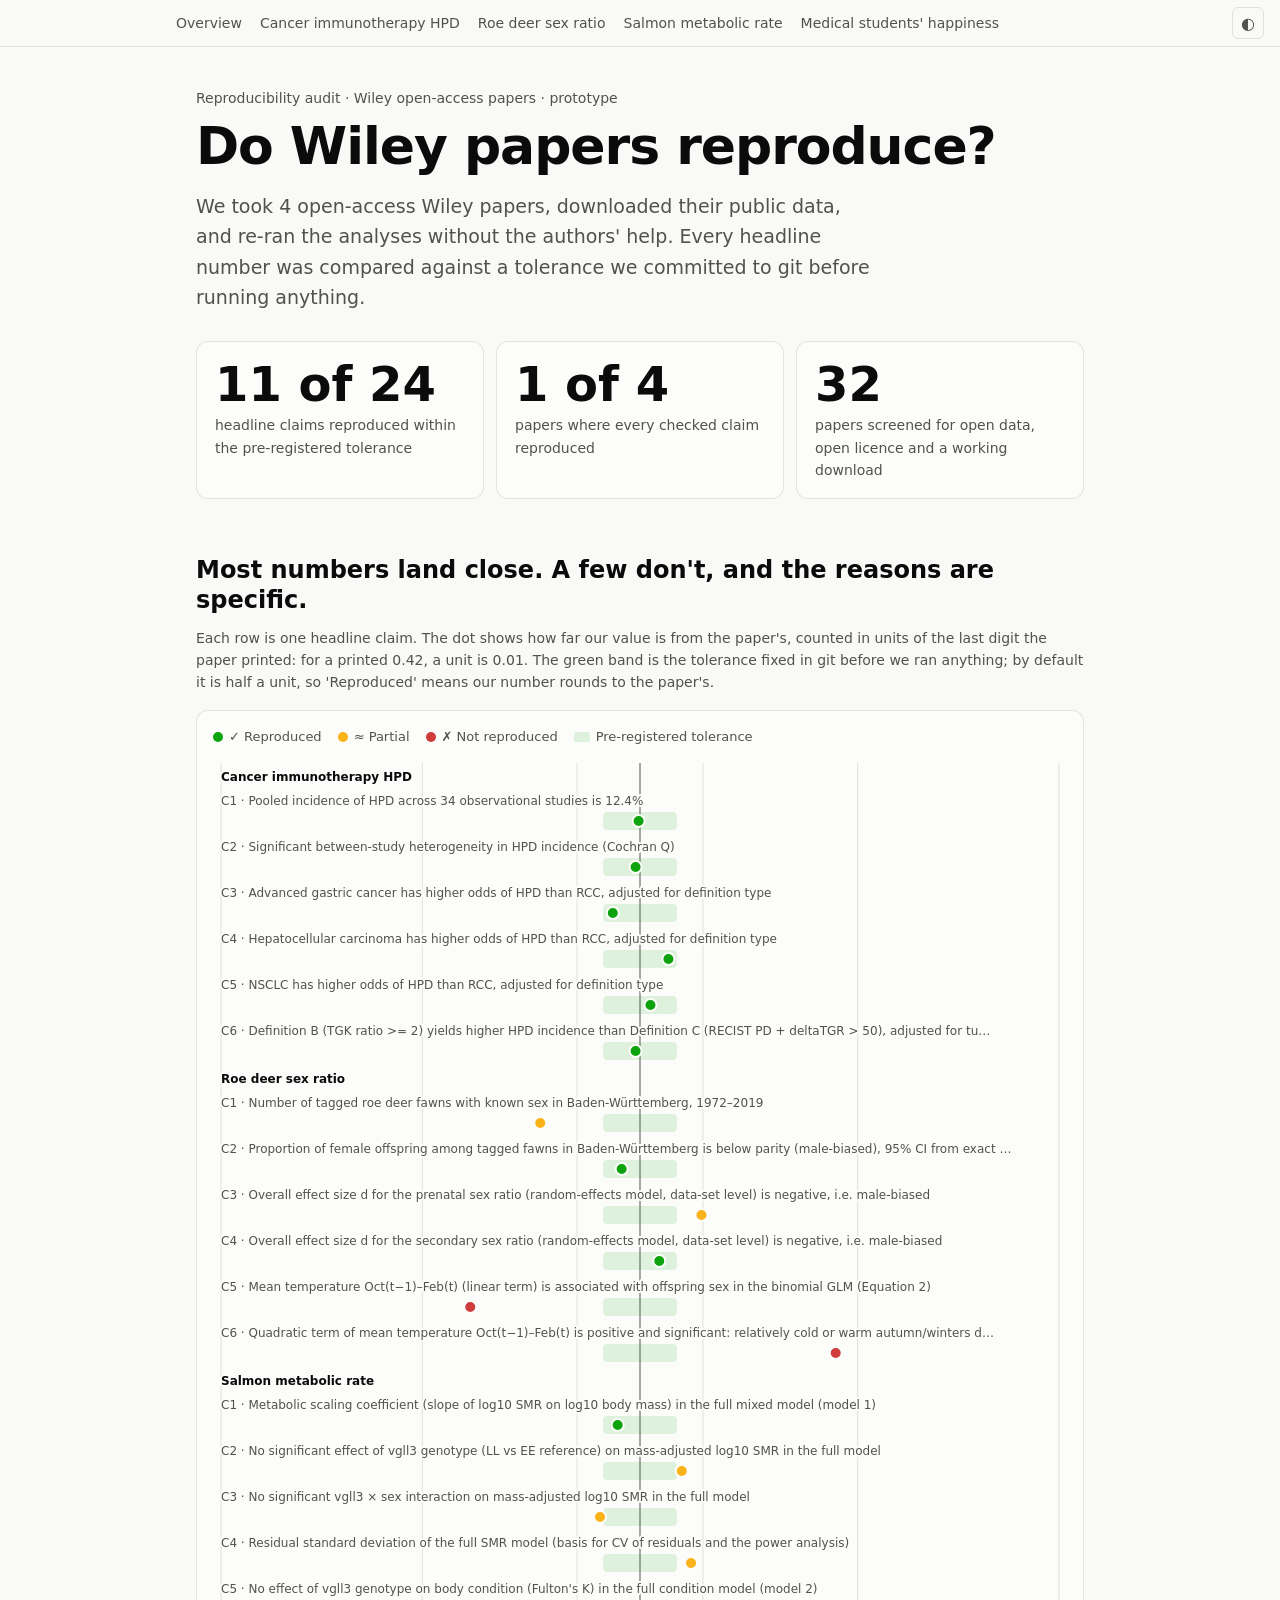
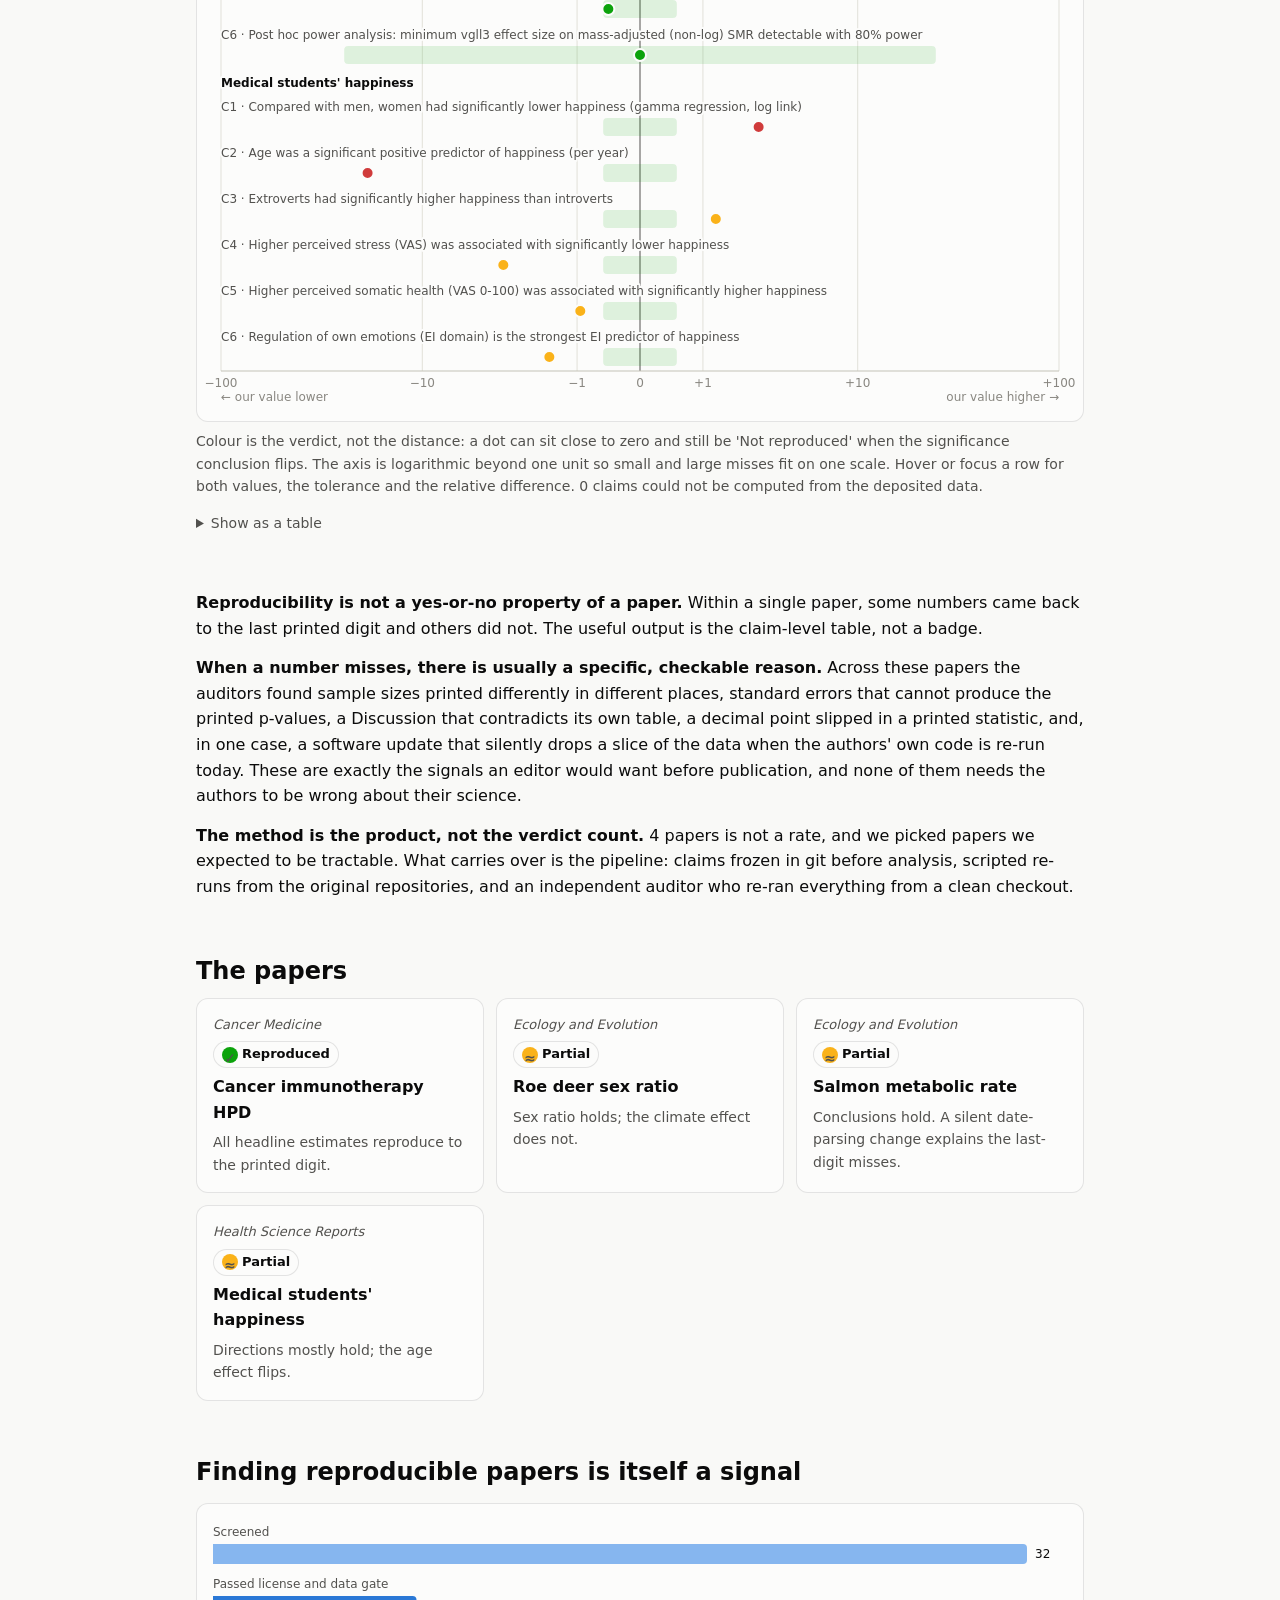
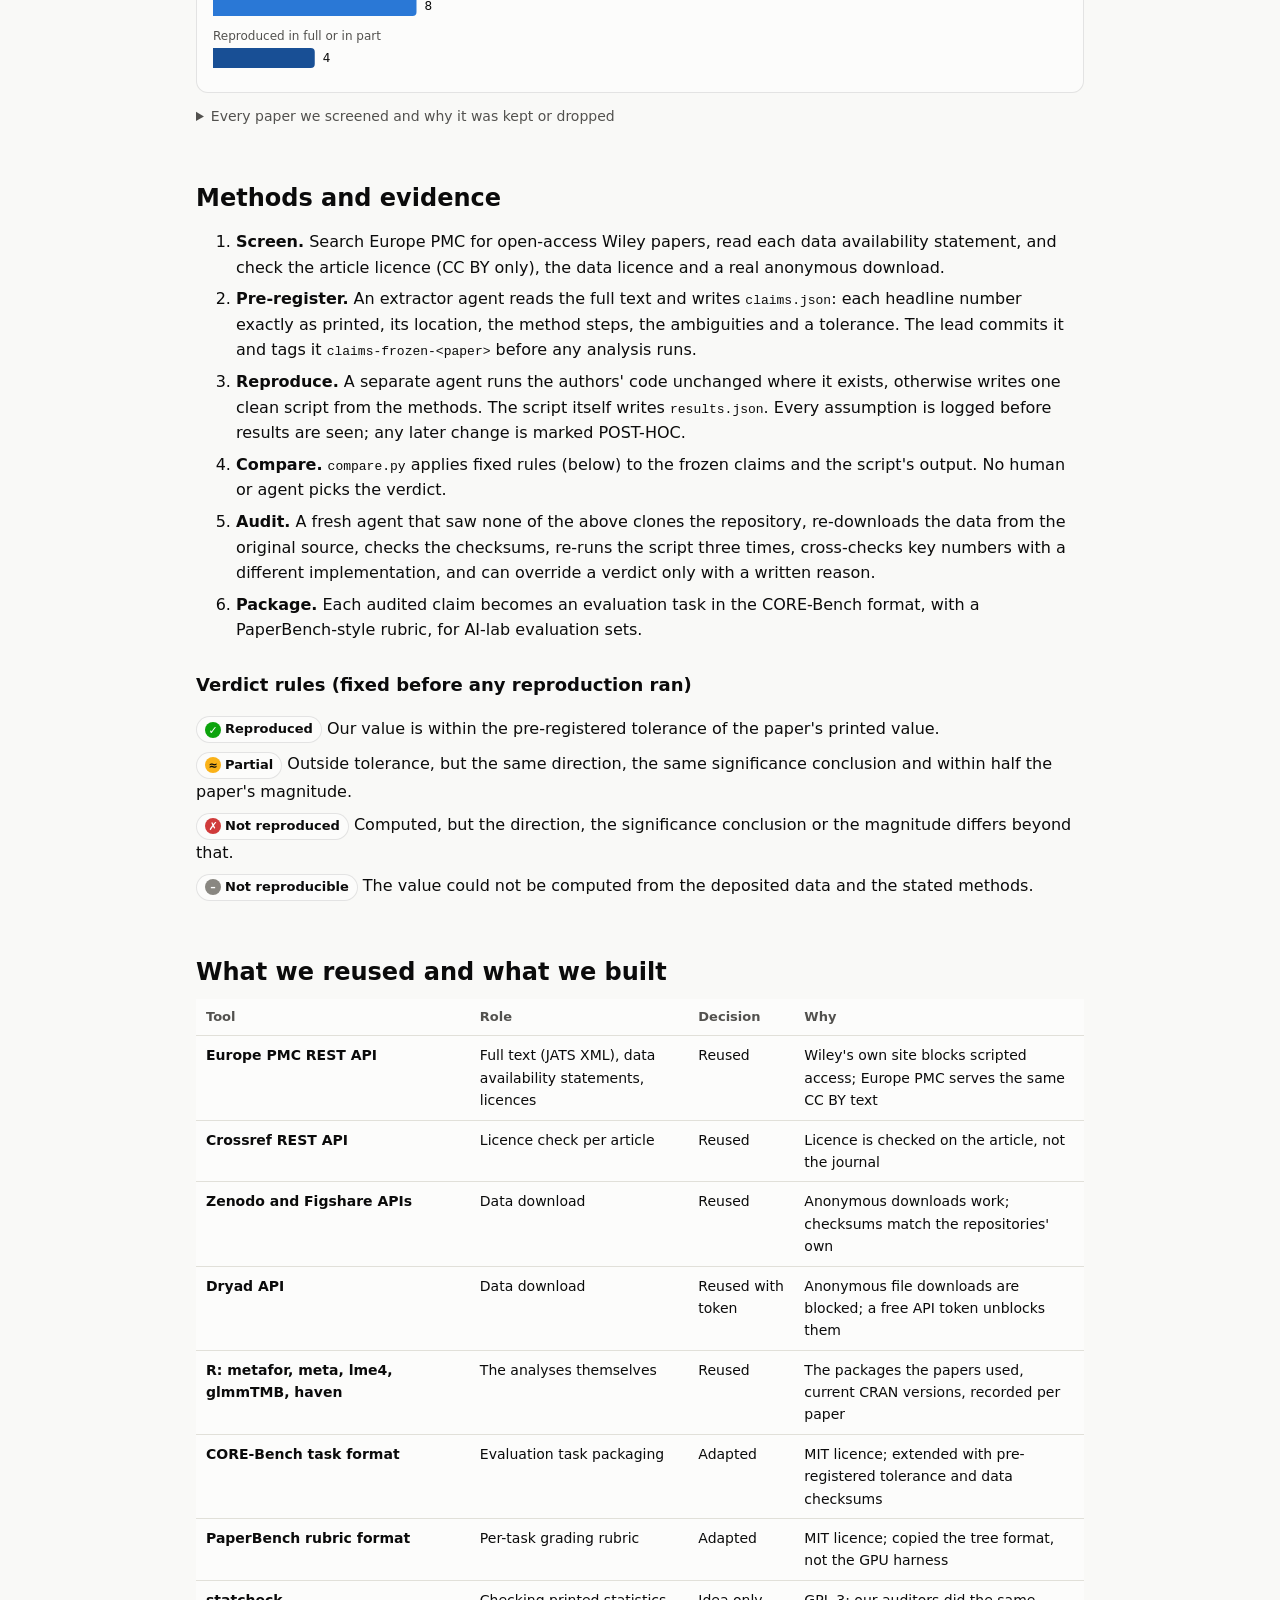
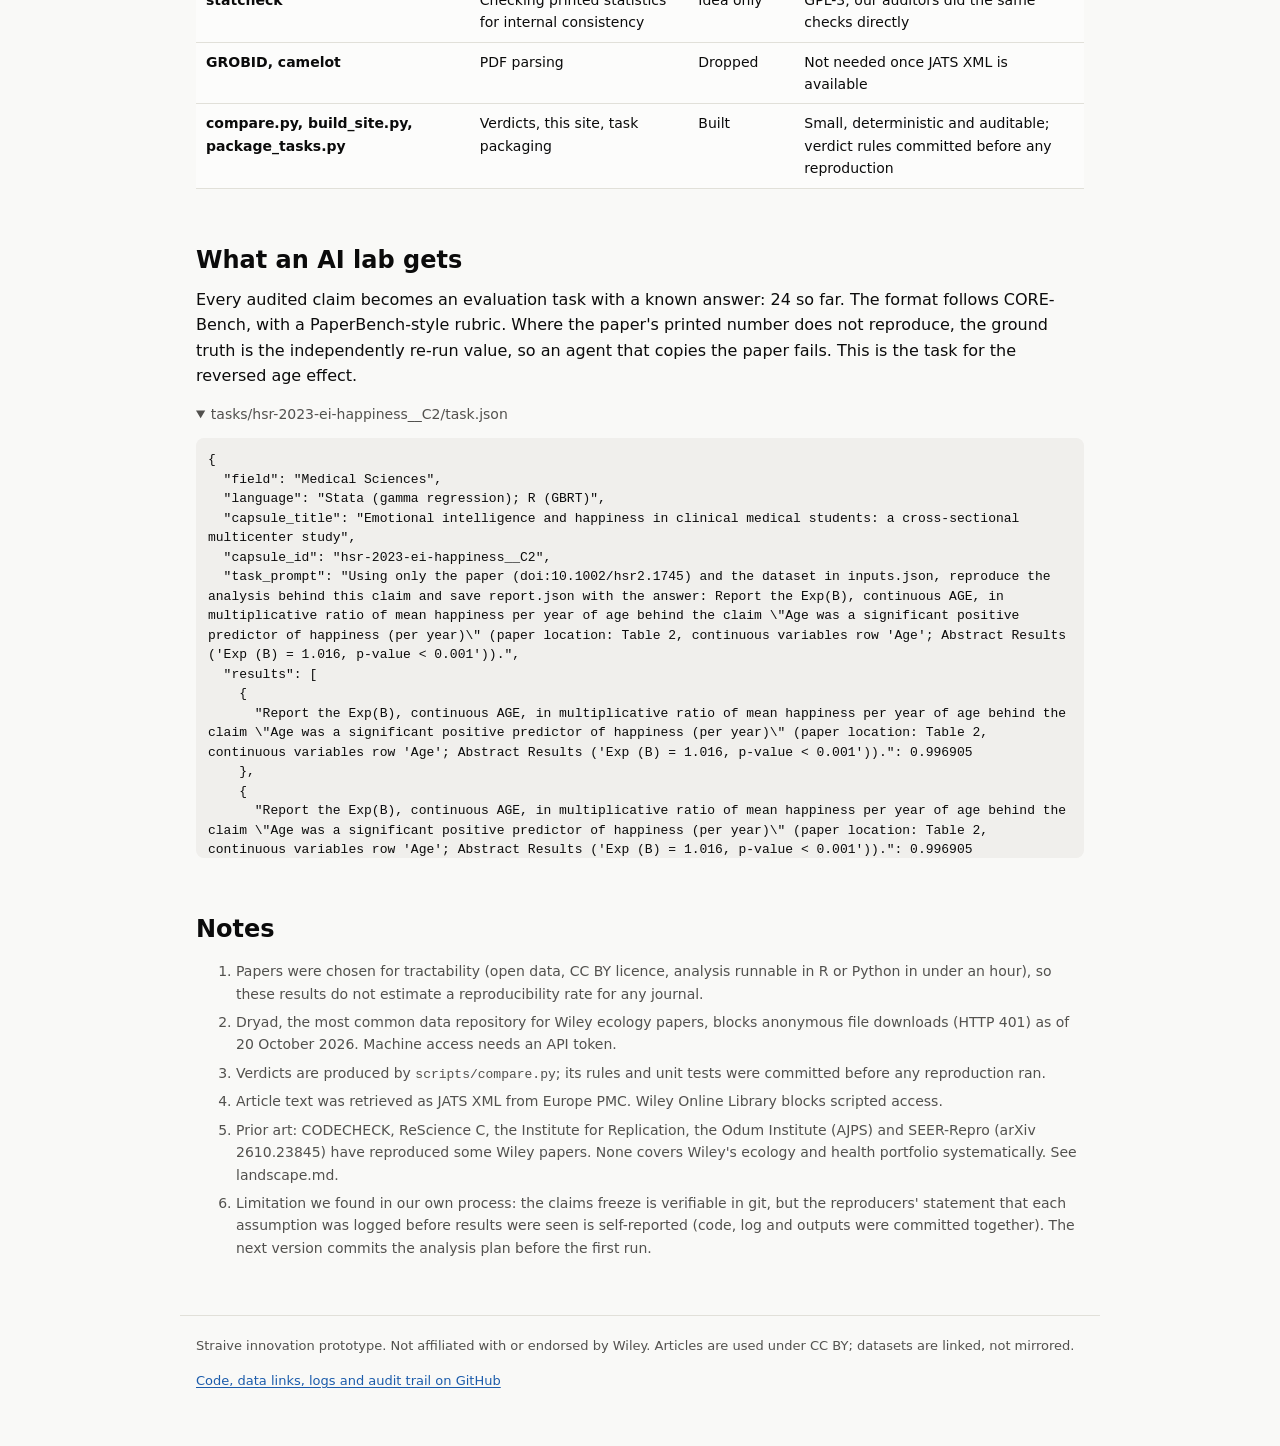
==== commit 5a8839c3: "Audit: ee-2021-salmon-smr (no overrides); lead correction to steps.log, install.R fix; site and task" ====
--- a/site/index.html
+++ b/site/index.html
@@ -26,10 +26,10 @@
 <p class="caption">Colour is the verdict, not the distance: a dot can sit close to zero and still be 'Not reproduced' when the significance conclusion flips. The axis is logarithmic beyond one unit so small and large misses fit on one scale. Hover or focus a row for both values, the tolerance and the relative difference. 0 claims could not be computed from the deposited data.</p>
 <details><summary>Show as a table</summary><div class="table-wrap"><table class="rows-table"></table></div></details>
 </section>
-<section class="narrative"><p><b>Reproducibility is not a yes-or-no property of a paper.</b> Within a single paper, some numbers came back to the last printed digit and others did not. The useful output is the claim-level table, not a badge.</p><p><b>When a number misses, the paper usually tells you why, if you read closely.</b> In the papers that did not fully reproduce, the reviewers found inconsistencies inside the papers themselves: sample sizes printed differently in different places, standard errors that cannot produce the printed p-values, and Discussion sections that contradict their own tables. These are exactly the signals an editor would want before publication.</p><p><b>The method is the product, not the verdict count.</b> 4 papers is not a rate, and we picked papers we expected to be tractable. What carries over is the pipeline: claims frozen in git before analysis, scripted re-runs from the original repositories, and an independent auditor who re-ran everything from a clean checkout.</p></section>
+<section class="narrative"><p><b>Reproducibility is not a yes-or-no property of a paper.</b> Within a single paper, some numbers came back to the last printed digit and others did not. The useful output is the claim-level table, not a badge.</p><p><b>When a number misses, there is usually a specific, checkable reason.</b> Across these papers the auditors found sample sizes printed differently in different places, standard errors that cannot produce the printed p-values, a Discussion that contradicts its own table, a decimal point slipped in a printed statistic, and, in one case, a software update that silently drops a slice of the data when the authors' own code is re-run today. These are exactly the signals an editor would want before publication, and none of them needs the authors to be wrong about their science.</p><p><b>The method is the product, not the verdict count.</b> 4 papers is not a rate, and we picked papers we expected to be tractable. What carries over is the pipeline: claims frozen in git before analysis, scripted re-runs from the original repositories, and an independent auditor who re-ran everything from a clean checkout.</p></section>
 <section>
 <h2>The papers</h2>
-<div class="cases"><a class="case" href="papers/cam4-2024-hpd.html"><span class="case-meta">Cancer Medicine</span><span class="badge good"><span aria-hidden="true">✓</span> Reproduced</span><b>Cancer immunotherapy HPD</b><span>All headline estimates reproduce to the printed digit.</span></a><a class="case" href="papers/ee-2022-roedeer-sexratio.html"><span class="case-meta">Ecology and Evolution</span><span class="badge warn"><span aria-hidden="true">≈</span> Partial</span><b>Roe deer sex ratio</b><span>Sex ratio holds; the climate effect does not.</span></a><a class="case" href="papers/ee-2021-salmon-smr.html"><span class="case-meta">Ecology and Evolution</span><span class="badge warn"><span aria-hidden="true">≈</span> Partial</span><b>Salmon metabolic rate</b><span>Conclusions hold; three numbers miss only at the last printed digit.</span></a><a class="case" href="papers/hsr-2023-ei-happiness.html"><span class="case-meta">Health Science Reports</span><span class="badge warn"><span aria-hidden="true">≈</span> Partial</span><b>Medical students&#x27; happiness</b><span>Directions mostly hold; the age effect flips.</span></a></div>
+<div class="cases"><a class="case" href="papers/cam4-2024-hpd.html"><span class="case-meta">Cancer Medicine</span><span class="badge good"><span aria-hidden="true">✓</span> Reproduced</span><b>Cancer immunotherapy HPD</b><span>All headline estimates reproduce to the printed digit.</span></a><a class="case" href="papers/ee-2022-roedeer-sexratio.html"><span class="case-meta">Ecology and Evolution</span><span class="badge warn"><span aria-hidden="true">≈</span> Partial</span><b>Roe deer sex ratio</b><span>Sex ratio holds; the climate effect does not.</span></a><a class="case" href="papers/ee-2021-salmon-smr.html"><span class="case-meta">Ecology and Evolution</span><span class="badge warn"><span aria-hidden="true">≈</span> Partial</span><b>Salmon metabolic rate</b><span>Conclusions hold. A silent date-parsing change explains the last-digit misses.</span></a><a class="case" href="papers/hsr-2023-ei-happiness.html"><span class="case-meta">Health Science Reports</span><span class="badge warn"><span aria-hidden="true">≈</span> Partial</span><b>Medical students&#x27; happiness</b><span>Directions mostly hold; the age effect flips.</span></a></div>
 </section>
 <section>
 <h2>Finding reproducible papers is itself a signal</h2>
@@ -47,7 +47,7 @@
 <h2>What we reused and what we built</h2>
 <div class="table-wrap"><table><tr><th>Tool</th><th>Role</th><th>Decision</th><th>Why</th></tr><tr><td><b>Europe PMC REST API</b></td><td>Full text (JATS XML), data availability statements, licences</td><td>Reused</td><td>Wiley&#x27;s own site blocks scripted access; Europe PMC serves the same CC BY text</td></tr><tr><td><b>Crossref REST API</b></td><td>Licence check per article</td><td>Reused</td><td>Licence is checked on the article, not the journal</td></tr><tr><td><b>Zenodo and Figshare APIs</b></td><td>Data download</td><td>Reused</td><td>Anonymous downloads work; checksums match the repositories&#x27; own</td></tr><tr><td><b>Dryad API</b></td><td>Data download</td><td>Reused with token</td><td>Anonymous file downloads are blocked; a free API token unblocks them</td></tr><tr><td><b>R: metafor, meta, lme4, glmmTMB, haven</b></td><td>The analyses themselves</td><td>Reused</td><td>The packages the papers used, current CRAN versions, recorded per paper</td></tr><tr><td><b>CORE-Bench task format</b></td><td>Evaluation task packaging</td><td>Adapted</td><td>MIT licence; extended with pre-registered tolerance and data checksums</td></tr><tr><td><b>PaperBench rubric format</b></td><td>Per-task grading rubric</td><td>Adapted</td><td>MIT licence; copied the tree format, not the GPU harness</td></tr><tr><td><b>statcheck</b></td><td>Checking printed statistics for internal consistency</td><td>Idea only</td><td>GPL-3; our auditors did the same checks directly</td></tr><tr><td><b>GROBID, camelot</b></td><td>PDF parsing</td><td>Dropped</td><td>Not needed once JATS XML is available</td></tr><tr><td><b>compare.py, build_site.py, package_tasks.py</b></td><td>Verdicts, this site, task packaging</td><td>Built</td><td>Small, deterministic and auditable; verdict rules committed before any reproduction</td></tr></table></div>
 </section>
-<section><h2>What an AI lab gets</h2><p>Every audited claim becomes an evaluation task with a known answer: 18 so far. The format follows CORE-Bench, with a PaperBench-style rubric. Where the paper's printed number does not reproduce, the ground truth is the independently re-run value, so an agent that copies the paper fails. This is the task for the reversed age effect.</p><details open><summary>tasks/hsr-2023-ei-happiness__C2/task.json</summary><pre class="task">{
+<section><h2>What an AI lab gets</h2><p>Every audited claim becomes an evaluation task with a known answer: 24 so far. The format follows CORE-Bench, with a PaperBench-style rubric. Where the paper's printed number does not reproduce, the ground truth is the independently re-run value, so an agent that copies the paper fails. This is the task for the reversed age effect.</p><details open><summary>tasks/hsr-2023-ei-happiness__C2/task.json</summary><pre class="task">{
   &quot;field&quot;: &quot;Medical Sciences&quot;,
   &quot;language&quot;: &quot;Stata (gamma regression); R (GBRT)&quot;,
   &quot;capsule_title&quot;: &quot;Emotional intelligence and happiness in clinical medical students: a cross-sectional multicenter study&quot;,
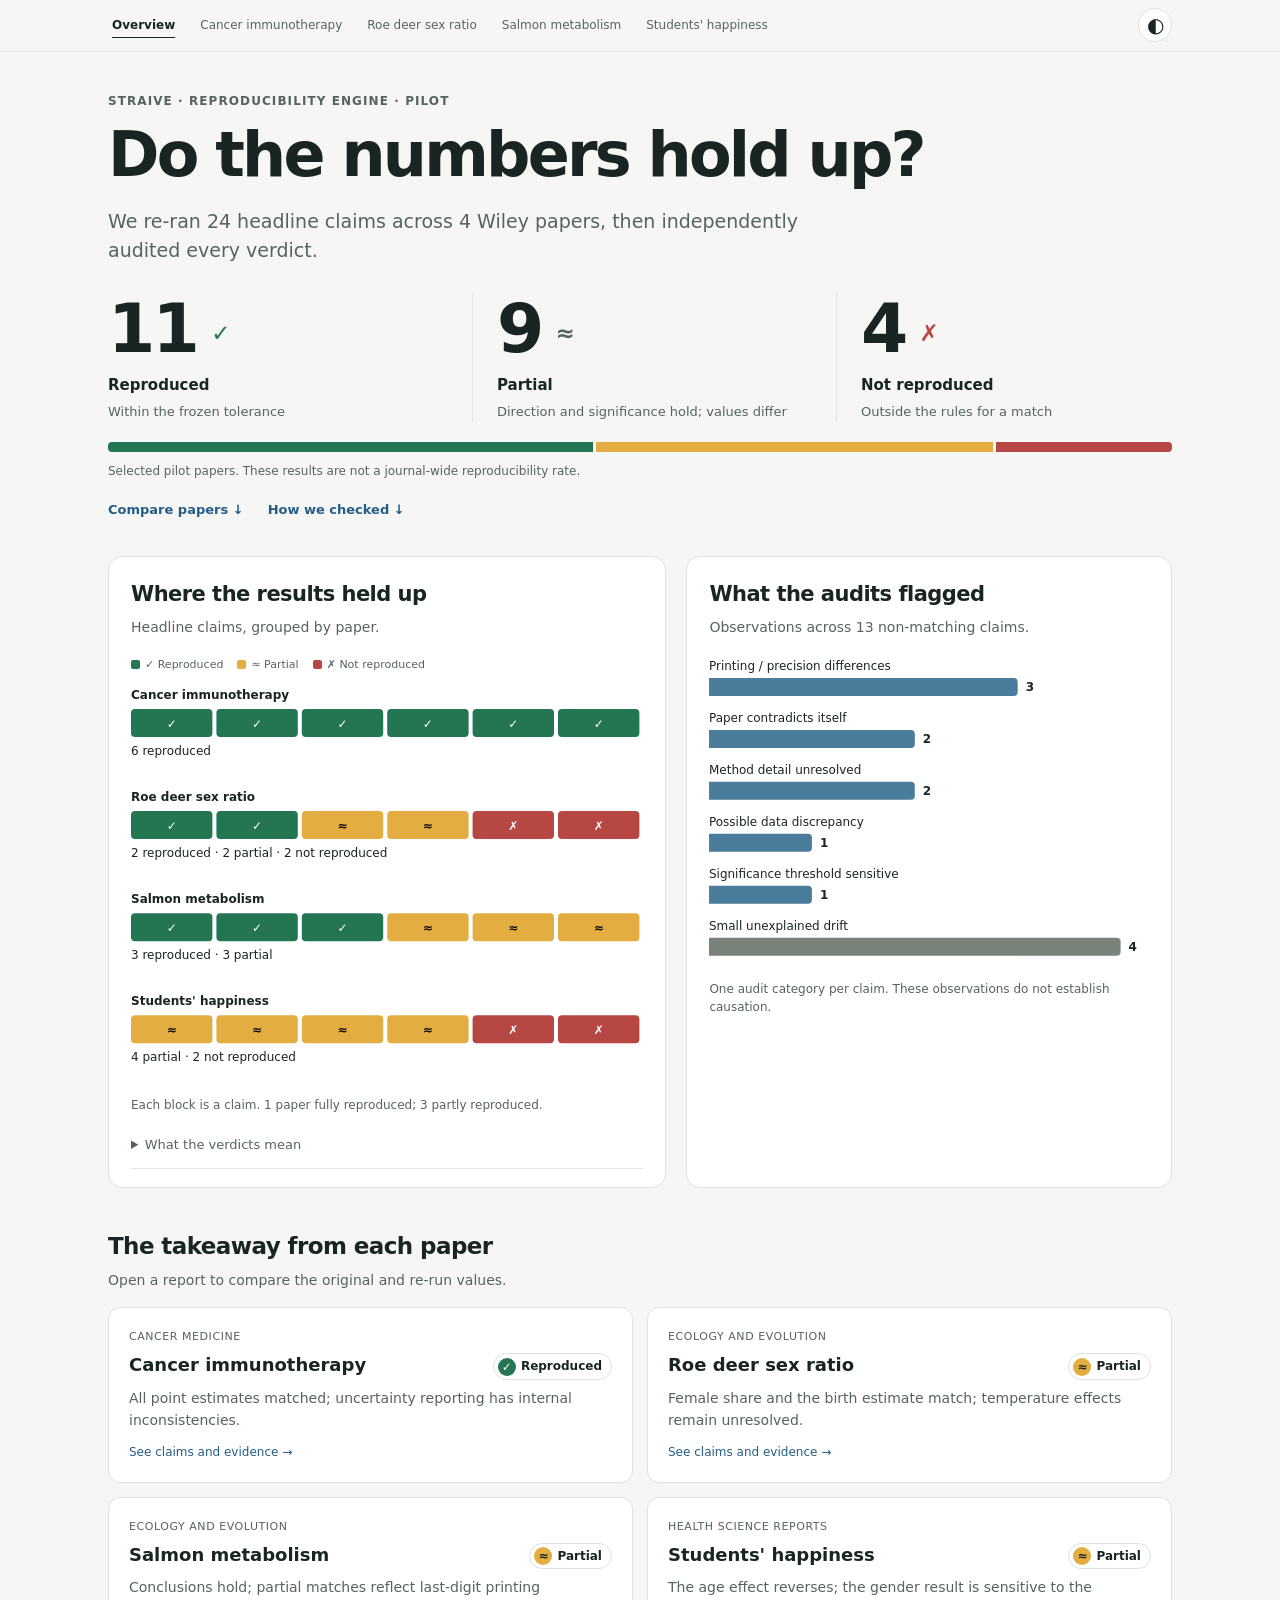
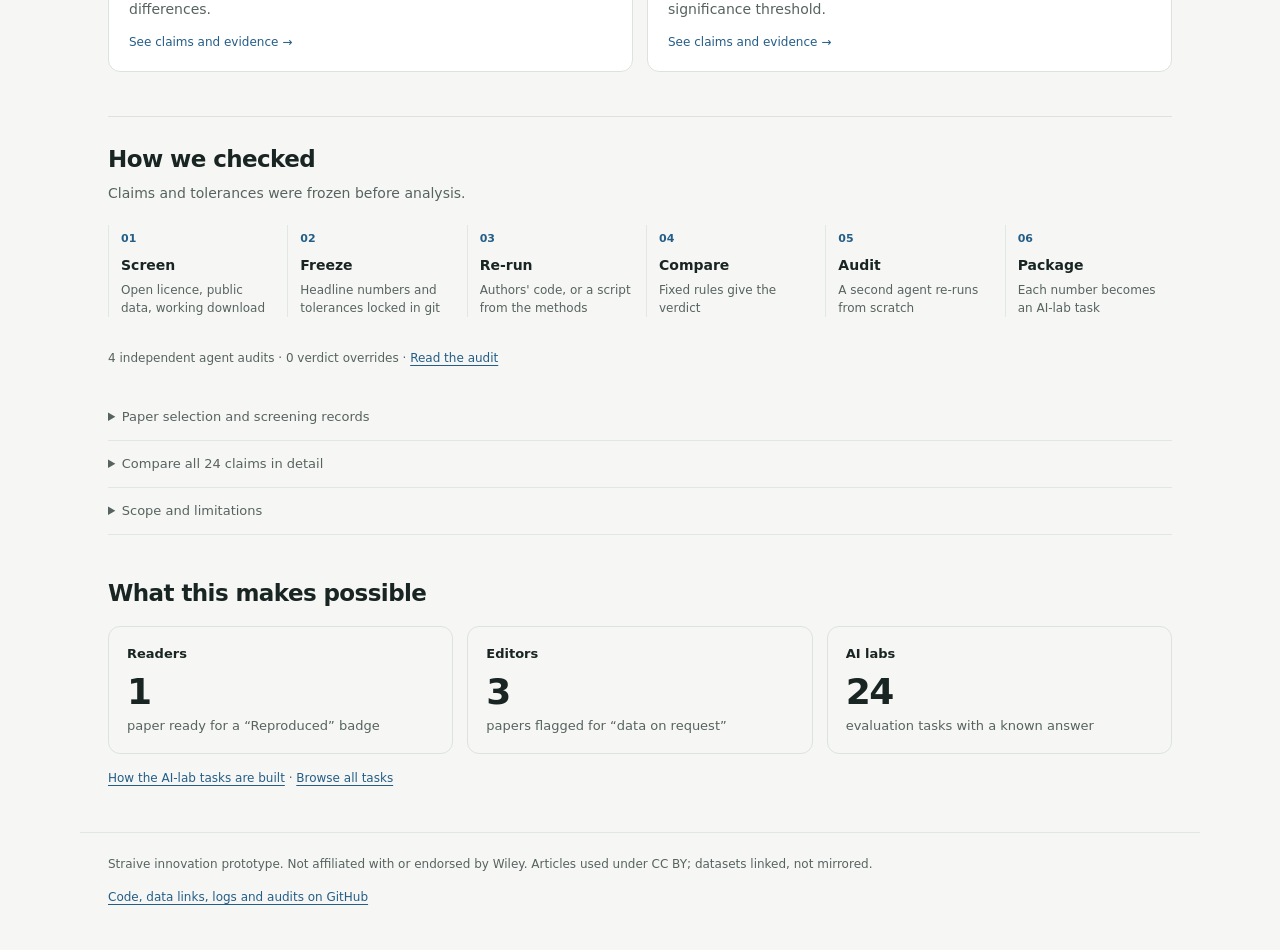
==== commit 21348433: "Simplify the data story with clear outcomes and claim charts" ====
--- a/site/index.html
+++ b/site/index.html
@@ -1,119 +1,85 @@
 <!doctype html>
-<html lang="en">
+<html lang="en" class="no-js">
 <head>
 <meta charset="utf-8">
 <meta name="viewport" content="width=device-width, initial-scale=1">
-<title>Do Wiley papers reproduce?</title>
-<meta name="description" content="An AI pipeline re-ran published Wiley papers from their public data and checked every headline number against pre-registered tolerances.">
+<title>Do the numbers hold up? · Reproducibility Engine</title>
+<meta name="description" content="Headline findings from independently audited reproductions of selected Wiley papers, with claim-level comparisons and original evidence.">
 <link rel="stylesheet" href="assets/style.css">
-<script>try{var t=localStorage.getItem("theme");if(t)document.documentElement.dataset.theme=t}catch(e){}</script>
+<script>document.documentElement.classList.remove("no-js");try{var t=localStorage.getItem("theme");if(t)document.documentElement.dataset.theme=t}catch(e){}</script>
 </head>
 <body>
-<header class="topnav"><nav><a href="index.html">Overview</a><a href="papers/cam4-2024-hpd.html">Cancer immunotherapy HPD</a><a href="papers/ee-2022-roedeer-sexratio.html">Roe deer sex ratio</a><a href="papers/ee-2021-salmon-smr.html">Salmon metabolic rate</a><a href="papers/hsr-2023-ei-happiness.html">Medical students&#x27; happiness</a></nav>
+<a class="skip" href="#main">Skip to content</a>
+<header class="topnav"><nav aria-label="Main"><a href="index.html" aria-current="page">Overview</a><a href="papers/cam4-2024-hpd.html">Cancer immunotherapy</a><a href="papers/ee-2022-roedeer-sexratio.html">Roe deer sex ratio</a><a href="papers/ee-2021-salmon-smr.html">Salmon metabolism</a><a href="papers/hsr-2023-ei-happiness.html">Students&#x27; happiness</a></nav>
 <button class="theme" type="button" aria-label="Toggle light or dark theme">◐</button></header>
-<main>
+<main id="main">
 
 <section class="hero">
-<p class="kicker">Reproducibility audit · Wiley open-access papers · prototype</p>
-<h1>Do Wiley papers reproduce?</h1>
-<p class="lead">We took 4 open-access Wiley papers, downloaded their public data, and re-ran the analyses without the authors' help. Every headline number was compared against a tolerance we committed to git before running anything.</p>
-<div class="tiles"><div class="tile"><div class="tile-value">11 of 24</div><div class="tile-label">headline claims reproduced within the pre-registered tolerance</div></div><div class="tile"><div class="tile-value">1 of 4</div><div class="tile-label">papers where every checked claim reproduced</div></div><div class="tile"><div class="tile-value">32</div><div class="tile-label">papers screened for open data, open licence and a working download</div></div></div>
+<p class="kicker">Straive · Reproducibility Engine · Pilot</p>
+<h1>Do the numbers hold up?</h1>
+<p class="lead">We re-ran 24 headline claims across 4 Wiley papers, then independently audited every verdict.</p>
+<div class="outcomes" aria-label="Claim results"><div class="outcome good"><div class="tile-value">11<span aria-hidden="true">✓</span></div><b>Reproduced</b><div class="tile-label">Within the frozen tolerance</div></div><div class="outcome warn"><div class="tile-value">9<span aria-hidden="true">≈</span></div><b>Partial</b><div class="tile-label">Direction and significance hold; values differ</div></div><div class="outcome bad"><div class="tile-value">4<span aria-hidden="true">✗</span></div><b>Not reproduced</b><div class="tile-label">Outside the rules for a match</div></div></div>
+<div class="outcome-strip" aria-hidden="true"><span class="good" style="flex:11"></span><span class="warn" style="flex:9"></span><span class="bad" style="flex:4"></span></div>
+<p class="scope">Selected pilot papers. These results are not a journal-wide reproducibility rate.</p>
+<div class="jump-links"><a href="#results">Compare papers ↓</a><a href="#method">How we checked ↓</a></div>
 </section>
-<section>
-<h2>Most numbers land close. A few don&#x27;t, and the reasons are specific.</h2>
-<p class="chart-sub">Each row is one headline claim. The dot shows how far our value is from the paper&#x27;s, counted in units of the last digit the paper printed: for a printed 0.42, a unit is 0.01. The green band is the tolerance fixed in git before we ran anything; by default it is half a unit, so &#x27;Reproduced&#x27; means our number rounds to the paper&#x27;s.</p>
-<figure class="chart" data-chart="deviation" aria-label="Deviation of every reproduced claim from the paper's value"></figure>
-<p class="caption">Colour is the verdict, not the distance: a dot can sit close to zero and still be 'Not reproduced' when the significance conclusion flips. The axis is logarithmic beyond one unit so small and large misses fit on one scale. Hover or focus a row for both values, the tolerance and the relative difference. 0 claims could not be computed from the deposited data.</p>
-<details><summary>Show as a table</summary><div class="table-wrap"><table class="rows-table"></table></div></details>
+
+<div class="analysis-grid" id="results">
+<section class="panel">
+<h2>Where the results held up</h2><p class="sub">Headline claims, grouped by paper.</p>
+<figure class="chart" data-chart="verdicts" aria-label="Claim verdicts for each paper"><div class="legend"><span><i class="sw good"></i>✓ Reproduced</span><span><i class="sw warn"></i>≈ Partial</span><span><i class="sw bad"></i>✗ Not reproduced</span></div>
+<ul class="chart-text"><li>Cancer immunotherapy: 6 reproduced</li><li>Roe deer sex ratio: 2 reproduced · 2 partial · 2 not reproduced</li><li>Salmon metabolism: 3 reproduced · 3 partial</li><li>Students&#x27; happiness: 4 partial · 2 not reproduced</li></ul>
+<figcaption>Each block is a claim. 1 paper fully reproduced; 3 partly reproduced.</figcaption></figure>
+<details class="more"><summary>What the verdicts mean</summary><ul class="rules"><li><span class="badge good"><span aria-hidden="true">✓</span> Reproduced</span> Within the tolerance frozen before analysis; usually the precision printed in the paper.</li><li><span class="badge warn"><span aria-hidden="true">≈</span> Partial</span> Outside that tolerance, with the same direction, the same significance when known, and a bounded relative difference.</li><li><span class="badge bad"><span aria-hidden="true">✗</span> Not reproduced</span> Computed, but outside the rules for Reproduced or Partial.</li><li><span class="badge na"><span aria-hidden="true">–</span> Not reproducible</span> Couldn&#x27;t be computed from the deposited data.</li></ul></details>
 </section>
-<section class="narrative"><p><b>Reproducibility is not a yes-or-no property of a paper.</b> Within a single paper, some numbers came back to the last printed digit and others did not. The useful output is the claim-level table, not a badge.</p><p><b>When a number misses, there is usually a specific, checkable reason.</b> Across these papers the auditors found sample sizes printed differently in different places, standard errors that cannot produce the printed p-values, a Discussion that contradicts its own table, a decimal point slipped in a printed statistic, and, in one case, a software update that silently drops a slice of the data when the authors' own code is re-run today. These are exactly the signals an editor would want before publication, and none of them needs the authors to be wrong about their science.</p><p><b>The method is the product, not the verdict count.</b> 4 papers is not a rate, and we picked papers we expected to be tractable. What carries over is the pipeline: claims frozen in git before analysis, scripted re-runs from the original repositories, and an independent auditor who re-ran everything from a clean checkout.</p></section>
-<section>
-<h2>The papers</h2>
-<div class="cases"><a class="case" href="papers/cam4-2024-hpd.html"><span class="case-meta">Cancer Medicine</span><span class="badge good"><span aria-hidden="true">✓</span> Reproduced</span><b>Cancer immunotherapy HPD</b><span>All headline estimates reproduce to the printed digit.</span></a><a class="case" href="papers/ee-2022-roedeer-sexratio.html"><span class="case-meta">Ecology and Evolution</span><span class="badge warn"><span aria-hidden="true">≈</span> Partial</span><b>Roe deer sex ratio</b><span>Sex ratio holds; the climate effect does not.</span></a><a class="case" href="papers/ee-2021-salmon-smr.html"><span class="case-meta">Ecology and Evolution</span><span class="badge warn"><span aria-hidden="true">≈</span> Partial</span><b>Salmon metabolic rate</b><span>Conclusions hold. A silent date-parsing change explains the last-digit misses.</span></a><a class="case" href="papers/hsr-2023-ei-happiness.html"><span class="case-meta">Health Science Reports</span><span class="badge warn"><span aria-hidden="true">≈</span> Partial</span><b>Medical students&#x27; happiness</b><span>Directions mostly hold; the age effect flips.</span></a></div>
+
+<section class="panel">
+<h2>What the audits flagged</h2><p class="sub">Observations across 13 non-matching claims.</p>
+<figure class="chart" data-chart="causes" aria-label="Audit observations for non-matching claims">
+<ul class="chart-text"><li>Paper contradicts itself: 2</li><li>Method detail unresolved: 2</li><li>Possible data discrepancy: 1</li><li>Significance threshold sensitive: 1</li><li>Small unexplained drift: 4</li><li>Printing / precision differences: 3</li></ul>
+<figcaption>One audit category per claim. These observations do not establish causation.</figcaption></figure>
 </section>
-<section>
-<h2>Finding reproducible papers is itself a signal</h2>
-<figure class="chart" data-chart="screening" aria-label="Papers screened, passed the gate and reproduced"></figure>
-<details><summary>Every paper we screened and why it was kept or dropped</summary>
-<div class="table-wrap"><table><tr><th>Paper</th><th>Outcome</th><th>Reason</th></tr><tr><td>cam4-2024-hpd<div class=muted>Cancer Medicine · <a href="https://doi.org/10.1002/cam4.6970">10.1002/cam4.6970</a></div></td><td>Passed gate</td><td>Shortlisted for reproduction</td></tr><tr><td>ee-2023-honeybee-vairimorpha<div class=muted>Ecology and Evolution · <a href="https://doi.org/10.1002/ece3.10528">10.1002/ece3.10528</a></div></td><td>Passed gate</td><td>Reserve; data needs a Dryad API token</td></tr><tr><td>ee-2023-drosophila-nonadditive<div class=muted>Ecology and Evolution · <a href="https://doi.org/10.1002/ece3.10713">10.1002/ece3.10713</a></div></td><td>Passed gate</td><td>Reserve; passed the gate, not needed</td></tr><tr><td>ee-2024-ambystoma-hatching<div class=muted>Ecology and Evolution · <a href="https://doi.org/10.1002/ece3.11160">10.1002/ece3.11160</a></div></td><td>Passed gate</td><td>Reserve; data needs a Dryad API token</td></tr><tr><td>ee-2024-bumblebee-cyan<div class=muted>Ecology and Evolution · <a href="https://doi.org/10.1002/ece3.70328">10.1002/ece3.70328</a></div></td><td>Passed gate</td><td>Reserve; passed the gate, not needed</td></tr><tr><td>ee-2021-salmon-smr<div class=muted>Ecology and Evolution · <a href="https://doi.org/10.1002/ece3.8408">10.1002/ece3.8408</a></div></td><td>Passed gate</td><td>Shortlisted for reproduction</td></tr><tr><td>ee-2022-roedeer-sexratio<div class=muted>Ecology and Evolution · <a href="https://doi.org/10.1002/ece3.8938">10.1002/ece3.8938</a></div></td><td>Passed gate</td><td>Shortlisted for reproduction</td></tr><tr><td>hsr-2023-ei-happiness<div class=muted>Health Science Reports · <a href="https://doi.org/10.1002/hsr2.1745">10.1002/hsr2.1745</a></div></td><td>Passed gate</td><td>Shortlisted for reproduction</td></tr><tr><td>The Power of Posing: Do Body Display Instructions Have an Impact on Behavior in Daily Life?<div class=muted>Brain and Behavior · <a href="https://doi.org/10.1002/brb3.70643">10.1002/brb3.70643</a></div></td><td>Flagged: data on request</td><td>Data available only on request from the authors</td></tr><tr><td><div class=muted>Cancer Medicine · <a href="https://doi.org/10.1002/cam4.6828">10.1002/cam4.6828</a></div></td><td>Flagged: data on request</td><td>only partial data on OSF/Zenodo; census-tract data are withheld and the rest is &quot;upon request&quot;</td></tr><tr><td>Association of postprandial postexercise muscle protein synthesis rates with dietary leucine…<div class=muted>Physiological Reports · <a href="https://doi.org/10.14814/phy2.15775">10.14814/phy2.15775</a></div></td><td>Flagged: data on request</td><td>Data available only on request from the authors</td></tr><tr><td><div class=muted>Brain and Behavior · <a href="https://doi.org/10.1002/brb3.70020">10.1002/brb3.70020</a></div></td><td>Dropped</td><td>Figshare data is CC BY, but the raw data are a 517 MB rar plus 328 MB of EEG, which is too heavy. The analysed .sav is only 3 KB</td></tr><tr><td><div class=muted>Brain and Behavior · <a href="https://doi.org/10.1002/brb3.70409">10.1002/brb3.70409</a></div></td><td>Dropped</td><td>OSF node 4ugc9 returned 401 (private)</td></tr><tr><td><div class=muted>Brain and Behavior · <a href="https://doi.org/10.1002/brb3.70542">10.1002/brb3.70542</a></div></td><td>Dropped</td><td>OSF xm3ea is public but has no license</td></tr><tr><td><div class=muted>Brain and Behavior · <a href="https://doi.org/10.1002/brb3.70897">10.1002/brb3.70897</a></div></td><td>Dropped</td><td>OSF P8ZQF is not resolvable as a node through the API (404)</td></tr><tr><td><div class=muted>Cancer Medicine · <a href="https://doi.org/10.1002/cam4.3366">10.1002/cam4.3366</a></div></td><td>Dropped</td><td>data are CC BY-NC-ND (Zenodo 582272)</td></tr><tr><td><div class=muted>Cancer Medicine · <a href="https://doi.org/10.1002/cam4.5608">10.1002/cam4.5608</a></div></td><td>Dropped</td><td>data are CC BY-NC-ND, and Zenodo 6369996 is restricted (0 public files)</td></tr><tr><td><div class=muted>Cancer Medicine · <a href="https://doi.org/10.1002/cam4.70965">10.1002/cam4.70965</a></div></td><td>Dropped</td><td>no Zenodo record ID in the DAS, and the paper is SEER-based (avoid)</td></tr><tr><td><div class=muted>Ecology and Evolution · <a href="https://doi.org/10.1002/ece3.11021">10.1002/ece3.11021</a></div></td><td>Dropped</td><td>Zenodo 8329522 is 48 GB of video and has no license</td></tr><tr><td><div class=muted>Ecology and Evolution · <a href="https://doi.org/10.1002/ece3.11061">10.1002/ece3.11061</a></div></td><td>Dropped</td><td>data in BExIS under a 5-year embargo</td></tr><tr><td><div class=muted>Ecology and Evolution · <a href="https://doi.org/10.1002/ece3.7147">10.1002/ece3.7147</a></div></td><td>Dropped</td><td>biologging data portals (AODN/AADC) with GIS/tracking-heavy workflows</td></tr><tr><td><div class=muted>Ecology and Evolution · <a href="https://doi.org/10.1002/ece3.7501">10.1002/ece3.7501</a></div></td><td>Dropped</td><td>biologging data portals (AODN/AADC) with GIS/tracking-heavy workflows</td></tr><tr><td><div class=muted>Ecology and Evolution · <a href="https://doi.org/10.1002/ece3.8225">10.1002/ece3.8225</a></div></td><td>Dropped</td><td>data in the Hakai catalogue, not a standard open repository. Not tested</td></tr><tr><td><div class=muted>Ecology and Evolution · <a href="https://doi.org/10.1002/ece3.8348">10.1002/ece3.8348</a></div></td><td>Dropped</td><td>simulation model, with no empirical data to reproduce</td></tr><tr><td><div class=muted>Ecology and Evolution · <a href="https://doi.org/10.1002/ece3.8757">10.1002/ece3.8757</a></div></td><td>Dropped</td><td>heritability of cortisol, which needs a quantitative-genetics animal model (likely MCMC), so it is too slow</td></tr><tr><td><div class=muted>Health Science Reports · <a href="https://doi.org/10.1002/hsr2.1848">10.1002/hsr2.1848</a></div></td><td>Dropped</td><td>article is CC BY-NC-ND and has no data</td></tr><tr><td><div class=muted>Health Science Reports · <a href="https://doi.org/10.1002/hsr2.2168">10.1002/hsr2.2168</a></div></td><td>Dropped</td><td>article is CC BY-NC-ND (the data are CC BY on Figshare)</td></tr><tr><td><div class=muted>Health Science Reports · <a href="https://doi.org/10.1002/hsr2.2271">10.1002/hsr2.2271</a></div></td><td>Dropped</td><td>article is CC BY-NC, and data are on Mendeley Data</td></tr><tr><td>appendicitis ML<div class=muted>Health Science Reports · <a href="https://doi.org/10.1002/hsr2.70756">10.1002/hsr2.70756</a></div></td><td>Dropped</td><td>dataset Zenodo 7669442 is CC BY-NC 4.0, and 523 MB is ultrasound images</td></tr><tr><td><div class=muted>Health Science Reports · <a href="https://doi.org/10.1002/hsr2.71125">10.1002/hsr2.71125</a></div></td><td>Dropped</td><td>article is CC BY-NC-ND, and data are only in the supporting information</td></tr><tr><td><div class=muted>Health Science Reports · <a href="https://doi.org/10.1002/hsr2.71493">10.1002/hsr2.71493</a></div></td><td>Dropped</td><td>DAS says &quot;not applicable&quot;, so there are no data</td></tr><tr><td><div class=muted>Health Science Reports · <a href="https://doi.org/10.1002/hsr2.71672">10.1002/hsr2.71672</a></div></td><td>Dropped</td><td>Zenodo 15073308 has no license (all rights reserved by default)</td></tr></table></div></details>
+</div>
+
+<section class="paper-section" id="papers">
+<h2>The takeaway from each paper</h2><p class="sub">Open a report to compare the original and re-run values.</p>
+<div class="cases"><a class="case" href="papers/cam4-2024-hpd.html"><span class="case-meta">Cancer Medicine</span><b>Cancer immunotherapy</b><span class="badge good"><span aria-hidden="true">✓</span> Reproduced</span><span>All point estimates matched; uncertainty reporting has internal inconsistencies.</span><span class="case-link">See claims and evidence →</span></a><a class="case" href="papers/ee-2022-roedeer-sexratio.html"><span class="case-meta">Ecology and Evolution</span><b>Roe deer sex ratio</b><span class="badge warn"><span aria-hidden="true">≈</span> Partial</span><span>Female share and the birth estimate match; temperature effects remain unresolved.</span><span class="case-link">See claims and evidence →</span></a><a class="case" href="papers/ee-2021-salmon-smr.html"><span class="case-meta">Ecology and Evolution</span><b>Salmon metabolism</b><span class="badge warn"><span aria-hidden="true">≈</span> Partial</span><span>Conclusions hold; partial matches reflect last-digit printing differences.</span><span class="case-link">See claims and evidence →</span></a><a class="case" href="papers/hsr-2023-ei-happiness.html"><span class="case-meta">Health Science Reports</span><b>Students&#x27; happiness</b><span class="badge warn"><span aria-hidden="true">≈</span> Partial</span><span>The age effect reverses; the gender result is sensitive to the significance threshold.</span><span class="case-link">See claims and evidence →</span></a></div>
 </section>
-<section>
-<h2>Methods and evidence</h2>
-<ol class="methods"><li><b>Screen.</b> Search Europe PMC for open-access Wiley papers, read each data availability statement, and check the article licence (CC BY only), the data licence and a real anonymous download.</li><li><b>Pre-register.</b> An extractor agent reads the full text and writes <code>claims.json</code>: each headline number exactly as printed, its location, the method steps, the ambiguities and a tolerance. The lead commits it and tags it <code>claims-frozen-&lt;paper&gt;</code> before any analysis runs.</li><li><b>Reproduce.</b> A separate agent runs the authors' code unchanged where it exists, otherwise writes one clean script from the methods. The script itself writes <code>results.json</code>. Every assumption is logged before results are seen; any later change is marked POST-HOC.</li><li><b>Compare.</b> <code>compare.py</code> applies fixed rules (below) to the frozen claims and the script's output. No human or agent picks the verdict.</li><li><b>Audit.</b> A fresh agent that saw none of the above clones the repository, re-downloads the data from the original source, checks the checksums, re-runs the script three times, cross-checks key numbers with a different implementation, and can override a verdict only with a written reason.</li><li><b>Package.</b> Each audited claim becomes an evaluation task in the CORE-Bench format, with a PaperBench-style rubric, for AI-lab evaluation sets.</li></ol>
-<h3>Verdict rules (fixed before any reproduction ran)</h3>
-<ul class="rules"><li><span class="badge good"><span aria-hidden="true">✓</span> Reproduced</span> Our value is within the pre-registered tolerance of the paper&#x27;s printed value.</li><li><span class="badge warn"><span aria-hidden="true">≈</span> Partial</span> Outside tolerance, but the same direction, the same significance conclusion and within half the paper&#x27;s magnitude.</li><li><span class="badge bad"><span aria-hidden="true">✗</span> Not reproduced</span> Computed, but the direction, the significance conclusion or the magnitude differs beyond that.</li><li><span class="badge na"><span aria-hidden="true">–</span> Not reproducible</span> The value could not be computed from the deposited data and the stated methods.</li></ul>
+
+<section class="method-section" id="method">
+<h2>How we checked</h2><p class="sub">Claims and tolerances were frozen before analysis.</p>
+<ol class="pipeline"><li><span class="step-n" aria-hidden="true"></span><b>Screen</b><span>Open licence, public data, working download</span></li><li><span class="step-n" aria-hidden="true"></span><b>Freeze</b><span>Headline numbers and tolerances locked in git</span></li><li><span class="step-n" aria-hidden="true"></span><b>Re-run</b><span>Authors&#x27; code, or a script from the methods</span></li><li><span class="step-n" aria-hidden="true"></span><b>Compare</b><span>Fixed rules give the verdict</span></li><li><span class="step-n" aria-hidden="true"></span><b>Audit</b><span>A second agent re-runs from scratch</span></li><li><span class="step-n" aria-hidden="true"></span><b>Package</b><span>Each number becomes an AI-lab task</span></li></ol>
+<p class="audit-note">4 independent agent audits · 0 verdict overrides · <a href="https://github.com/SujalPradhan/paper-reproducibility-engine/blob/main/audit.md">Read the audit</a></p>
+<details class="more method-details" data-render-on-open><summary>Paper selection and screening records</summary>
+<div class="selection-grid"><div>
+<h2>A selected pilot</h2><p class="sub">Licence, usable data and project scope determined the shortlist.</p>
+<figure class="chart" data-chart="funnel" aria-label="Papers screened, passed the gate, selected and audited">
+<figcaption>32 screened → 8 passed → 4 selected and audited.</figcaption></figure>
+</div><p class="selection-note">3 papers offered data only on request. Selection also considered size and complexity; this pilot does not measure a journal’s reproducibility rate.</p></div>
+<details class="more"><summary>All screened papers and why</summary>
+<div class="table-wrap"><table><caption>Screening decisions</caption><thead><tr><th scope="col">Paper</th><th scope="col">Outcome</th><th scope="col">Reason</th></tr></thead><tbody><tr><td>cam4-2024-hpd<br><span class=muted>Cancer Medicine · <a href="https://doi.org/10.1002/cam4.6970">10.1002/cam4.6970</a></span></td><td>Passed gate</td><td>Shortlisted for reproduction</td></tr><tr><td>ee-2023-honeybee-vairimorpha<br><span class=muted>Ecology and Evolution · <a href="https://doi.org/10.1002/ece3.10528">10.1002/ece3.10528</a></span></td><td>Passed gate</td><td>Reserve; data needs a Dryad API token</td></tr><tr><td>ee-2023-drosophila-nonadditive<br><span class=muted>Ecology and Evolution · <a href="https://doi.org/10.1002/ece3.10713">10.1002/ece3.10713</a></span></td><td>Passed gate</td><td>Reserve; passed the gate, not needed</td></tr><tr><td>ee-2024-ambystoma-hatching<br><span class=muted>Ecology and Evolution · <a href="https://doi.org/10.1002/ece3.11160">10.1002/ece3.11160</a></span></td><td>Passed gate</td><td>Reserve; data needs a Dryad API token</td></tr><tr><td>ee-2024-bumblebee-cyan<br><span class=muted>Ecology and Evolution · <a href="https://doi.org/10.1002/ece3.70328">10.1002/ece3.70328</a></span></td><td>Passed gate</td><td>Reserve; passed the gate, not needed</td></tr><tr><td>ee-2021-salmon-smr<br><span class=muted>Ecology and Evolution · <a href="https://doi.org/10.1002/ece3.8408">10.1002/ece3.8408</a></span></td><td>Passed gate</td><td>Shortlisted for reproduction</td></tr><tr><td>ee-2022-roedeer-sexratio<br><span class=muted>Ecology and Evolution · <a href="https://doi.org/10.1002/ece3.8938">10.1002/ece3.8938</a></span></td><td>Passed gate</td><td>Shortlisted for reproduction</td></tr><tr><td>hsr-2023-ei-happiness<br><span class=muted>Health Science Reports · <a href="https://doi.org/10.1002/hsr2.1745">10.1002/hsr2.1745</a></span></td><td>Passed gate</td><td>Shortlisted for reproduction</td></tr><tr><td>The Power of Posing: Do Body Display Instructions Have an Impact on Behavior in Daily Life?<br><span class=muted>Brain and Behavior · <a href="https://doi.org/10.1002/brb3.70643">10.1002/brb3.70643</a></span></td><td>Data on request</td><td>Data available only on request from the authors</td></tr><tr><td><span class=muted>Cancer Medicine · <a href="https://doi.org/10.1002/cam4.6828">10.1002/cam4.6828</a></span></td><td>Data on request</td><td>only partial data on OSF/Zenodo; census-tract data are withheld and the rest is &quot;upon request&quot;</td></tr><tr><td>Association of postprandial postexercise muscle protein synthesis rates with dietary leucine…<br><span class=muted>Physiological Reports · <a href="https://doi.org/10.14814/phy2.15775">10.14814/phy2.15775</a></span></td><td>Data on request</td><td>Data available only on request from the authors</td></tr><tr><td><span class=muted>Brain and Behavior · <a href="https://doi.org/10.1002/brb3.70020">10.1002/brb3.70020</a></span></td><td>Dropped</td><td>Figshare data is CC BY, but the raw data are a 517 MB rar plus 328 MB of EEG, which is too heavy. The analysed .sav is only 3 KB</td></tr><tr><td><span class=muted>Brain and Behavior · <a href="https://doi.org/10.1002/brb3.70409">10.1002/brb3.70409</a></span></td><td>Dropped</td><td>OSF node 4ugc9 returned 401 (private)</td></tr><tr><td><span class=muted>Brain and Behavior · <a href="https://doi.org/10.1002/brb3.70542">10.1002/brb3.70542</a></span></td><td>Dropped</td><td>OSF xm3ea is public but has no license</td></tr><tr><td><span class=muted>Brain and Behavior · <a href="https://doi.org/10.1002/brb3.70897">10.1002/brb3.70897</a></span></td><td>Dropped</td><td>OSF P8ZQF is not resolvable as a node through the API (404)</td></tr><tr><td><span class=muted>Cancer Medicine · <a href="https://doi.org/10.1002/cam4.3366">10.1002/cam4.3366</a></span></td><td>Dropped</td><td>data are CC BY-NC-ND (Zenodo 582272)</td></tr><tr><td><span class=muted>Cancer Medicine · <a href="https://doi.org/10.1002/cam4.5608">10.1002/cam4.5608</a></span></td><td>Dropped</td><td>data are CC BY-NC-ND, and Zenodo 6369996 is restricted (0 public files)</td></tr><tr><td><span class=muted>Cancer Medicine · <a href="https://doi.org/10.1002/cam4.70965">10.1002/cam4.70965</a></span></td><td>Dropped</td><td>no Zenodo record ID in the DAS, and the paper is SEER-based (avoid)</td></tr><tr><td><span class=muted>Ecology and Evolution · <a href="https://doi.org/10.1002/ece3.11021">10.1002/ece3.11021</a></span></td><td>Dropped</td><td>Zenodo 8329522 is 48 GB of video and has no license</td></tr><tr><td><span class=muted>Ecology and Evolution · <a href="https://doi.org/10.1002/ece3.11061">10.1002/ece3.11061</a></span></td><td>Dropped</td><td>data in BExIS under a 5-year embargo</td></tr><tr><td><span class=muted>Ecology and Evolution · <a href="https://doi.org/10.1002/ece3.7147">10.1002/ece3.7147</a></span></td><td>Dropped</td><td>biologging data portals (AODN/AADC) with GIS/tracking-heavy workflows</td></tr><tr><td><span class=muted>Ecology and Evolution · <a href="https://doi.org/10.1002/ece3.7501">10.1002/ece3.7501</a></span></td><td>Dropped</td><td>biologging data portals (AODN/AADC) with GIS/tracking-heavy workflows</td></tr><tr><td><span class=muted>Ecology and Evolution · <a href="https://doi.org/10.1002/ece3.8225">10.1002/ece3.8225</a></span></td><td>Dropped</td><td>data in the Hakai catalogue, not a standard open repository. Not tested</td></tr><tr><td><span class=muted>Ecology and Evolution · <a href="https://doi.org/10.1002/ece3.8348">10.1002/ece3.8348</a></span></td><td>Dropped</td><td>simulation model, with no empirical data to reproduce</td></tr><tr><td><span class=muted>Ecology and Evolution · <a href="https://doi.org/10.1002/ece3.8757">10.1002/ece3.8757</a></span></td><td>Dropped</td><td>heritability of cortisol, which needs a quantitative-genetics animal model (likely MCMC), so it is too slow</td></tr><tr><td><span class=muted>Health Science Reports · <a href="https://doi.org/10.1002/hsr2.1848">10.1002/hsr2.1848</a></span></td><td>Dropped</td><td>article is CC BY-NC-ND and has no data</td></tr><tr><td><span class=muted>Health Science Reports · <a href="https://doi.org/10.1002/hsr2.2168">10.1002/hsr2.2168</a></span></td><td>Dropped</td><td>article is CC BY-NC-ND (the data are CC BY on Figshare)</td></tr><tr><td><span class=muted>Health Science Reports · <a href="https://doi.org/10.1002/hsr2.2271">10.1002/hsr2.2271</a></span></td><td>Dropped</td><td>article is CC BY-NC, and data are on Mendeley Data</td></tr><tr><td>appendicitis ML<br><span class=muted>Health Science Reports · <a href="https://doi.org/10.1002/hsr2.70756">10.1002/hsr2.70756</a></span></td><td>Dropped</td><td>dataset Zenodo 7669442 is CC BY-NC 4.0, and 523 MB is ultrasound images</td></tr><tr><td><span class=muted>Health Science Reports · <a href="https://doi.org/10.1002/hsr2.71125">10.1002/hsr2.71125</a></span></td><td>Dropped</td><td>article is CC BY-NC-ND, and data are only in the supporting information</td></tr><tr><td><span class=muted>Health Science Reports · <a href="https://doi.org/10.1002/hsr2.71493">10.1002/hsr2.71493</a></span></td><td>Dropped</td><td>DAS says &quot;not applicable&quot;, so there are no data</td></tr><tr><td><span class=muted>Health Science Reports · <a href="https://doi.org/10.1002/hsr2.71672">10.1002/hsr2.71672</a></span></td><td>Dropped</td><td>Zenodo 15073308 has no license (all rights reserved by default)</td></tr></tbody></table></div></details>
+</details>
+<details class="more" data-render-on-open>
+<summary>Compare all 24 claims in detail</summary>
+<p class="sub">Distance from the paper’s value in last-printed-digit units. Bands show the frozen tolerance. The signed logarithmic scale compresses large differences.</p>
+<figure class="chart" data-chart="claims" aria-label="Every claim's distance from the paper's value"><figcaption>Signed logarithmic scale in last-printed-digit units; bands show frozen tolerances. Use the paper reports for original values.</figcaption></figure>
+</details>
+<details class="more"><summary>Scope and limitations</summary><ul class="notes"><li>Papers were picked to be workable, so this is not a reproducibility rate for any journal.</li><li>Audit categories summarise observations, including possible explanations. They do not establish why every discrepancy occurred.</li><li>Not verifiable from git: that reproducers logged assumptions before seeing results. The claims freeze is verifiable.</li></ul></details>
 </section>
-<section>
-<h2>What we reused and what we built</h2>
-<div class="table-wrap"><table><tr><th>Tool</th><th>Role</th><th>Decision</th><th>Why</th></tr><tr><td><b>Europe PMC REST API</b></td><td>Full text (JATS XML), data availability statements, licences</td><td>Reused</td><td>Wiley&#x27;s own site blocks scripted access; Europe PMC serves the same CC BY text</td></tr><tr><td><b>Crossref REST API</b></td><td>Licence check per article</td><td>Reused</td><td>Licence is checked on the article, not the journal</td></tr><tr><td><b>Zenodo and Figshare APIs</b></td><td>Data download</td><td>Reused</td><td>Anonymous downloads work; checksums match the repositories&#x27; own</td></tr><tr><td><b>Dryad API</b></td><td>Data download</td><td>Reused with token</td><td>Anonymous file downloads are blocked; a free API token unblocks them</td></tr><tr><td><b>R: metafor, meta, lme4, glmmTMB, haven</b></td><td>The analyses themselves</td><td>Reused</td><td>The packages the papers used, current CRAN versions, recorded per paper</td></tr><tr><td><b>CORE-Bench task format</b></td><td>Evaluation task packaging</td><td>Adapted</td><td>MIT licence; extended with pre-registered tolerance and data checksums</td></tr><tr><td><b>PaperBench rubric format</b></td><td>Per-task grading rubric</td><td>Adapted</td><td>MIT licence; copied the tree format, not the GPU harness</td></tr><tr><td><b>statcheck</b></td><td>Checking printed statistics for internal consistency</td><td>Idea only</td><td>GPL-3; our auditors did the same checks directly</td></tr><tr><td><b>GROBID, camelot</b></td><td>PDF parsing</td><td>Dropped</td><td>Not needed once JATS XML is available</td></tr><tr><td><b>compare.py, build_site.py, package_tasks.py</b></td><td>Verdicts, this site, task packaging</td><td>Built</td><td>Small, deterministic and auditable; verdict rules committed before any reproduction</td></tr></table></div>
+
+<section class="value-section">
+<h2>What this makes possible</h2>
+<div class="tiles"><div class="tile"><div class="tile-label strong">Readers</div><div class="tile-value">1</div><div class="tile-label">paper ready for a “Reproduced” badge</div></div><div class="tile"><div class="tile-label strong">Editors</div><div class="tile-value">3</div><div class="tile-label">papers flagged for “data on request”</div></div><div class="tile"><div class="tile-label strong">AI labs</div><div class="tile-value">24</div><div class="tile-label">evaluation tasks with a known answer</div></div></div>
+<p class="sub"><a href="https://github.com/SujalPradhan/paper-reproducibility-engine/blob/main/tasks.md">How the AI-lab tasks are built</a> · <a href="https://github.com/SujalPradhan/paper-reproducibility-engine/tree/main/tasks">Browse all tasks</a></p>
 </section>
-<section><h2>What an AI lab gets</h2><p>Every audited claim becomes an evaluation task with a known answer: 24 so far. The format follows CORE-Bench, with a PaperBench-style rubric. Where the paper's printed number does not reproduce, the ground truth is the independently re-run value, so an agent that copies the paper fails. This is the task for the reversed age effect.</p><details open><summary>tasks/hsr-2023-ei-happiness__C2/task.json</summary><pre class="task">{
-  &quot;field&quot;: &quot;Medical Sciences&quot;,
-  &quot;language&quot;: &quot;Stata (gamma regression); R (GBRT)&quot;,
-  &quot;capsule_title&quot;: &quot;Emotional intelligence and happiness in clinical medical students: a cross-sectional multicenter study&quot;,
-  &quot;capsule_id&quot;: &quot;hsr-2023-ei-happiness__C2&quot;,
-  &quot;task_prompt&quot;: &quot;Using only the paper (doi:10.1002/hsr2.1745) and the dataset in inputs.json, reproduce the analysis behind this claim and save report.json with the answer: Report the Exp(B), continuous AGE, in multiplicative ratio of mean happiness per year of age behind the claim \&quot;Age was a significant positive predictor of happiness (per year)\&quot; (paper location: Table 2, continuous variables row &#x27;Age&#x27;; Abstract Results (&#x27;Exp (B) = 1.016, p-value &lt; 0.001&#x27;)).&quot;,
-  &quot;results&quot;: [
-    {
-      &quot;Report the Exp(B), continuous AGE, in multiplicative ratio of mean happiness per year of age behind the claim \&quot;Age was a significant positive predictor of happiness (per year)\&quot; (paper location: Table 2, continuous variables row &#x27;Age&#x27;; Abstract Results (&#x27;Exp (B) = 1.016, p-value &lt; 0.001&#x27;)).&quot;: 0.996905
-    },
-    {
-      &quot;Report the Exp(B), continuous AGE, in multiplicative ratio of mean happiness per year of age behind the claim \&quot;Age was a significant positive predictor of happiness (per year)\&quot; (paper location: Table 2, continuous variables row &#x27;Age&#x27;; Abstract Results (&#x27;Exp (B) = 1.016, p-value &lt; 0.001&#x27;)).&quot;: 0.996905
-    },
-    {
-      &quot;Report the Exp(B), continuous AGE, in multiplicative ratio of mean happiness per year of age behind the claim \&quot;Age was a significant positive predictor of happiness (per year)\&quot; (paper location: Table 2, continuous variables row &#x27;Age&#x27;; Abstract Results (&#x27;Exp (B) = 1.016, p-value &lt; 0.001&#x27;)).&quot;: 0.996905
-    }
-  ],
-  &quot;capsule_doi&quot;: &quot;https://doi.org/10.1002/hsr2.1745&quot;,
-  &quot;difficulty&quot;: &quot;hard&quot;,
-  &quot;paper_value&quot;: &quot;1.016&quot;,
-  &quot;expected_value&quot;: 0.996905,
-  &quot;ground_truth_basis&quot;: &quot;independent re-run; paper&#x27;s printed value differs (verdict: Not reproduced)&quot;,
-  &quot;verdict&quot;: &quot;Not reproduced&quot;,
-  &quot;tolerance&quot;: {
-    &quot;rule&quot;: &quot;PI95_or_tol&quot;,
-    &quot;pre_registered&quot;: {
-      &quot;type&quot;: &quot;reported_precision&quot;
-    },
-    &quot;abs&quot;: 0.0005,
-    &quot;frozen_tag&quot;: &quot;claims-frozen-hsr-2023-ei-happiness&quot;
-  },
-  &quot;source_location&quot;: &quot;Table 2, continuous variables row &#x27;Age&#x27;; Abstract Results (&#x27;Exp (B) = 1.016, p-value &lt; 0.001&#x27;)&quot;,
-  &quot;data_sources&quot;: {
-    &quot;dataset&quot;: {
-      &quot;url&quot;: &quot;https://doi.org/10.6084/m9.figshare.23291780&quot;,
-      &quot;license&quot;: &quot;CC BY 4.0&quot;,
-      &quot;files&quot;: [
-        &quot;EI_and_Happiness_raw_Data_with_coding.sav&quot;
-      ]
-    },
-    &quot;files&quot;: [
-      {
-        &quot;name&quot;: &quot;EI_and_Happiness_raw_Data_with_coding.sav&quot;,
-        &quot;sha256&quot;: &quot;4eb2f96328154cf5f3b96c8572f9eb9f5fec664ceb40fa89fddb24ac333a6455&quot;,
-        &quot;bytes&quot;: 67522
-      }
-    ]
-  },
-  &quot;env&quot;: {
-    &quot;language&quot;: &quot;Stata (gamma regression); R (GBRT)&quot;,
-    &quot;lock&quot;: &quot;papers/hsr-2023-ei-happiness/env/&quot;
-  },
-  &quot;audit&quot;: {
-    &quot;status&quot;: &quot;audited&quot;,
-    &quot;report&quot;: &quot;audit.md&quot;
-  }
-}
-</pre></details></section>
-<section class="footnotes"><h2>Notes</h2><ol><li>Papers were chosen for tractability (open data, CC BY licence, analysis runnable in R or Python in under an hour), so these results do not estimate a reproducibility rate for any journal.</li><li>Dryad, the most common data repository for Wiley ecology papers, blocks anonymous file downloads (HTTP 401) as of 20 October 2026. Machine access needs an API token.</li><li>Verdicts are produced by <code>scripts/compare.py</code>; its rules and unit tests were committed before any reproduction ran.</li><li>Article text was retrieved as JATS XML from Europe PMC. Wiley Online Library blocks scripted access.</li><li>Prior art: CODECHECK, ReScience C, the Institute for Replication, the Odum Institute (AJPS) and SEER-Repro (arXiv 2610.23845) have reproduced some Wiley papers. None covers Wiley's ecology and health portfolio systematically. See landscape.md.</li><li>Limitation we found in our own process: the claims freeze is verifiable in git, but the reproducers' statement that each assumption was logged before results were seen is self-reported (code, log and outputs were committed together). The next version commits the analysis plan before the first run.</li></ol></section>
 
 </main>
 <footer class="foot">
-<p>Straive innovation prototype. Not affiliated with or endorsed by Wiley. Articles are used under CC BY; datasets are linked, not mirrored.</p>
-<p><a href="https://github.com/SujalPradhan/paper-reproducibility-engine">Code, data links, logs and audit trail on GitHub</a></p>
+<p>Straive innovation prototype. Not affiliated with or endorsed by Wiley. Articles used under CC BY; datasets linked, not mirrored.</p>
+<p><a href="https://github.com/SujalPradhan/paper-reproducibility-engine">Code, data links, logs and audits on GitHub</a></p>
 </footer>
 <div class="tooltip" role="status" hidden></div>
-<script type="application/json" id="page-data">{"rows": [{"paper": "Cancer immunotherapy HPD", "paper_id": "cam4-2024-hpd", "claim": "C1", "text": "Pooled incidence of HPD across 34 observational studies is 12.4%", "verdict": "Reproduced", "paper_text": "12.4%", "ours": "12.40", "dev": -0.012303225806458007, "tol": 0.4032258064516129, "digits": -0.01525600000000793, "digits_tol": 0.5}, {"paper": "Cancer immunotherapy HPD", "paper_id": "cam4-2024-hpd", "claim": "C2", "text": "Significant between-study heterogeneity in HPD incidence (Cochran Q)", "verdict": "Reproduced", "paper_text": "119.32", "ours": "119.320", "dev": -0.00041656889037276437, "tol": 0.004190412336573919, "digits": -0.04970499999927824, "digits_tol": 0.5}, {"paper": "Cancer immunotherapy HPD", "paper_id": "cam4-2024-hpd", "claim": "C3", "text": "Advanced gastric cancer has higher odds of HPD than RCC, adjusted for definition type", "verdict": "Reproduced", "paper_text": "10.83", "ours": "10.827", "dev": -0.03223619575253242, "tol": 0.04616805170821791, "digits": -0.3491179999999261, "digits_tol": 0.5}, {"paper": "Cancer immunotherapy HPD", "paper_id": "cam4-2024-hpd", "claim": "C4", "text": "Hepatocellular carcinoma has higher odds of HPD than RCC, adjusted for definition type", "verdict": "Reproduced", "paper_text": "7.99", "ours": "7.994", "dev": 0.046037797246557696, "tol": 0.0625782227784731, "digits": 0.367841999999996, "digits_tol": 0.5}, {"paper": "Cancer immunotherapy HPD", "paper_id": "cam4-2024-hpd", "claim": "C5", "text": "NSCLC has higher odds of HPD than RCC, adjusted for definition type", "verdict": "Reproduced", "paper_text": "7.14", "ours": "7.141", "dev": 0.017082913165265046, "tol": 0.0700280112044818, "digits": 0.12197199999999242, "digits_tol": 0.5}, {"paper": "Cancer immunotherapy HPD", "paper_id": "cam4-2024-hpd", "claim": "C6", "text": "Definition B (TGK ratio >= 2) yields higher HPD incidence than Definition C (RECIST PD + deltaTGR > 50), adjusted for tumor type", "verdict": "Reproduced", "paper_text": "1.82", "ours": "1.819", "dev": -0.027487912087913163, "tol": 0.2747252747252747, "digits": -0.05002800000000196, "digits_tol": 0.5}, {"paper": "Roe deer sex ratio", "paper_id": "ee-2022-roedeer-sexratio", "claim": "C1", "text": "Number of tagged roe deer fawns with known sex in Baden-W\u00fcrttemberg, 1972\u20132019", "verdict": "Partial", "paper_text": "N = 12,437", "ours": "12435.0", "dev": -0.01608104848436118, "tol": 0.004020262121090295, "digits": -2.0, "digits_tol": 0.5}, {"paper": "Roe deer sex ratio", "paper_id": "ee-2022-roedeer-sexratio", "claim": "C2", "text": "Proportion of female offspring among tagged fawns in Baden-W\u00fcrttemberg is below parity (male-biased), 95% CI from exact binomial test", "verdict": "Reproduced", "paper_text": "0.48 [0.47, 0.49]", "ours": "0.478", "dev": -0.46583333333332505, "tol": 1.0416666666666667, "digits": -0.22359999999999602, "digits_tol": 0.5}, {"paper": "Roe deer sex ratio", "paper_id": "ee-2022-roedeer-sexratio", "claim": "C3", "text": "Overall effect size d for the prenatal sex ratio (random-effects model, data-set level) is negative, i.e. male-biased", "verdict": "Partial", "paper_text": "\u22120.06 (CI95 [\u22120.09, \u22120.02])", "ours": "-0.050", "dev": 16.143333333333334, "tol": 8.333333333333334, "digits": 0.9686, "digits_tol": 0.5}, {"paper": "Roe deer sex ratio", "paper_id": "ee-2022-roedeer-sexratio", "claim": "C4", "text": "Overall effect size d for the secondary sex ratio (random-effects model, data-set level) is negative, i.e. male-biased", "verdict": "Reproduced", "paper_text": "\u22120.04 (CI95 [\u22120.06, \u22120.03]", "ours": "-0.038", "dev": 5.912499999999998, "tol": 12.5, "digits": 0.2364999999999999, "digits_tol": 0.5}, {"paper": "Roe deer sex ratio", "paper_id": "ee-2022-roedeer-sexratio", "claim": "C5", "text": "Mean temperature Oct(t\u22121)\u2013Feb(t) (linear term) is associated with offspring sex in the binomial GLM (Equation 2)", "verdict": "Not reproduced", "paper_text": "0.019", "ours": "0.0135", "dev": -28.878947368421045, "tol": 2.6315789473684212, "digits": -5.486999999999998, "digits_tol": 0.5}, {"paper": "Roe deer sex ratio", "paper_id": "ee-2022-roedeer-sexratio", "claim": "C6", "text": "Quadratic term of mean temperature Oct(t\u22121)\u2013Feb(t) is positive and significant: relatively cold or warm autumn/winters deviate from the male-biased mean (U-shaped)", "verdict": "Not reproduced", "paper_text": "0.001", "ours": "0.0086", "dev": 763.5, "tol": 50.0, "digits": 7.635, "digits_tol": 0.5}, {"paper": "Salmon metabolic rate", "paper_id": "ee-2021-salmon-smr", "claim": "C1", "text": "Metabolic scaling coefficient (slope of log10 SMR on log10 body mass) in the full mixed model (model 1)", "verdict": "Reproduced", "paper_text": "0.878", "ours": "0.8777", "dev": -0.031776765375857545, "tol": 0.056947608200455586, "digits": -0.2790000000000292, "digits_tol": 0.5}, {"paper": "Salmon metabolic rate", "paper_id": "ee-2021-salmon-smr", "claim": "C2", "text": "No significant effect of vgll3 genotype (LL vs EE reference) on mass-adjusted log10 SMR in the full model", "verdict": "Partial", "paper_text": "0.004", "ours": "0.0046", "dev": 14.616249999999997, "tol": 12.5, "digits": 0.5846499999999999, "digits_tol": 0.5}, {"paper": "Salmon metabolic rate", "paper_id": "ee-2021-salmon-smr", "claim": "C3", "text": "No significant vgll3 \u00d7 sex interaction on mass-adjusted log10 SMR in the full model", "verdict": "Partial", "paper_text": "\u22120.014", "ours": "-0.0146", "dev": -3.9521428571428543, "tol": 3.5714285714285716, "digits": -0.5532999999999996, "digits_tol": 0.5}, {"paper": "Salmon metabolic rate", "paper_id": "ee-2021-salmon-smr", "claim": "C4", "text": "Residual standard deviation of the full SMR model (basis for CV of residuals and the power analysis)", "verdict": "Partial", "paper_text": "0.0269", "ours": "0.02698", "dev": 0.2806691449814096, "tol": 0.1858736059479554, "digits": 0.7549999999999918, "digits_tol": 0.5}, {"paper": "Salmon metabolic rate", "paper_id": "ee-2021-salmon-smr", "claim": "C5", "text": "No effect of vgll3 genotype on body condition (Fulton's K) in the full condition model (model 2)", "verdict": "Reproduced", "paper_text": "0.016", "ours": "0.0156", "dev": -2.6068750000000005, "tol": 3.125, "digits": -0.4171000000000001, "digits_tol": 0.5}, {"paper": "Salmon metabolic rate", "paper_id": "ee-2021-salmon-smr", "claim": "C6", "text": "Post hoc power analysis: minimum vgll3 effect size on mass-adjusted (non-log) SMR detectable with 80% power", "verdict": "Reproduced", "paper_text": "4.25%", "ours": "4.250", "dev": 0.0, "tol": 5.882352941176471, "digits": 0.0, "digits_tol": 25.0}, {"paper": "Medical students' happiness", "paper_id": "hsr-2023-ei-happiness", "claim": "C1", "text": "Compared with men, women had significantly lower happiness (gamma regression, log link)", "verdict": "Not reproduced", "paper_text": "0.966", "ours": "0.9687", "dev": 0.2788819875776486, "tol": 0.051759834368530024, "digits": 2.694000000000085, "digits_tol": 0.5}, {"paper": "Medical students' happiness", "paper_id": "hsr-2023-ei-happiness", "claim": "C2", "text": "Age was a significant positive predictor of happiness (per year)", "verdict": "Not reproduced", "paper_text": "1.016", "ours": "0.9969", "dev": -1.879429133858265, "tol": 0.04921259842519685, "digits": -19.094999999999974, "digits_tol": 0.5}, {"paper": "Medical students' happiness", "paper_id": "hsr-2023-ei-happiness", "claim": "C3", "text": "Extroverts had significantly higher happiness than introverts", "verdict": "Partial", "paper_text": "1.076", "ours": "1.0773", "dev": 0.12128252788103062, "tol": 0.046468401486988845, "digits": 1.3049999999998896, "digits_tol": 0.5}, {"paper": "Medical students' happiness", "paper_id": "hsr-2023-ei-happiness", "claim": "C4", "text": "Higher perceived stress (VAS) was associated with significantly lower happiness", "verdict": "Partial", "paper_text": "0.990", "ours": "0.9865", "dev": -0.3541414141414151, "tol": 0.05050505050505051, "digits": -3.506000000000009, "digits_tol": 0.5}, {"paper": "Medical students' happiness", "paper_id": "hsr-2023-ei-happiness", "claim": "C5", "text": "Higher perceived somatic health (VAS 0-100) was associated with significantly higher happiness", "verdict": "Partial", "paper_text": "1.002", "ours": "1.0011", "dev": -0.09281437125749475, "tol": 0.0499001996007984, "digits": -0.9300000000000974, "digits_tol": 0.5}, {"paper": "Medical students' happiness", "paper_id": "hsr-2023-ei-happiness", "claim": "C6", "text": "Regulation of own emotions (EI domain) is the strongest EI predictor of happiness", "verdict": "Partial", "paper_text": "1.042", "ours": "1.0403", "dev": -0.1644913627639149, "tol": 0.04798464491362764, "digits": -1.7139999999999933, "digits_tol": 0.5}], "screening": {"stages": [{"label": "Screened", "n": 32}, {"label": "Passed license and data gate", "n": 8}, {"label": "Reproduced in full or in part", "n": 4}]}}</script>
+<script type="application/json" id="page-data">{"rows": [{"paper": "Cancer immunotherapy", "paper_id": "cam4-2024-hpd", "claim": "C1", "label": "Pooled incidence", "text": "Pooled incidence of HPD across 34 observational studies is 12.4%", "verdict": "Reproduced", "paper_text": "12.4%", "ours": "12.40", "paper_value": 12.4, "ours_value": 12.3984744, "tolerance": 0.05, "reference_value": 0.0, "digits": -0.01525600000000793, "digits_tol": 0.5, "cause": null, "cause_key": null}, {"paper": "Cancer immunotherapy", "paper_id": "cam4-2024-hpd", "claim": "C2", "label": "Heterogeneity (Q)", "text": "Significant between-study heterogeneity in HPD incidence (Cochran Q)", "verdict": "Reproduced", "paper_text": "119.32", "ours": "119.320", "paper_value": 119.32, "ours_value": 119.31950295, "tolerance": 0.005, "reference_value": 0.0, "digits": -0.04970499999927824, "digits_tol": 0.5, "cause": null, "cause_key": null}, {"paper": "Cancer immunotherapy", "paper_id": "cam4-2024-hpd", "claim": "C3", "label": "Gastric vs kidney cancer (odds ratio)", "text": "Advanced gastric cancer has higher odds of HPD than RCC, adjusted for definition type", "verdict": "Reproduced", "paper_text": "10.83", "ours": "10.827", "paper_value": 10.83, "ours_value": 10.82650882, "tolerance": 0.005, "reference_value": 1.0, "digits": -0.3491179999999261, "digits_tol": 0.5, "cause": null, "cause_key": null}, {"paper": "Cancer immunotherapy", "paper_id": "cam4-2024-hpd", "claim": "C4", "label": "Liver vs kidney cancer (odds ratio)", "text": "Hepatocellular carcinoma has higher odds of HPD than RCC, adjusted for definition type", "verdict": "Reproduced", "paper_text": "7.99", "ours": "7.994", "paper_value": 7.99, "ours_value": 7.99367842, "tolerance": 0.005, "reference_value": 1.0, "digits": 0.367841999999996, "digits_tol": 0.5, "cause": null, "cause_key": null}, {"paper": "Cancer immunotherapy", "paper_id": "cam4-2024-hpd", "claim": "C5", "label": "Lung vs kidney cancer (odds ratio)", "text": "NSCLC has higher odds of HPD than RCC, adjusted for definition type", "verdict": "Reproduced", "paper_text": "7.14", "ours": "7.141", "paper_value": 7.14, "ours_value": 7.14121972, "tolerance": 0.005, "reference_value": 1.0, "digits": 0.12197199999999242, "digits_tol": 0.5, "cause": null, "cause_key": null}, {"paper": "Cancer immunotherapy", "paper_id": "cam4-2024-hpd", "claim": "C6", "label": "Definition B vs C (odds ratio)", "text": "Definition B (TGK ratio >= 2) yields higher HPD incidence than Definition C (RECIST PD + deltaTGR > 50), adjusted for tumor type", "verdict": "Reproduced", "paper_text": "1.82", "ours": "1.819", "paper_value": 1.82, "ours_value": 1.81949972, "tolerance": 0.005, "reference_value": 1.0, "digits": -0.05002800000000196, "digits_tol": 0.5, "cause": null, "cause_key": null}, {"paper": "Roe deer sex ratio", "paper_id": "ee-2022-roedeer-sexratio", "claim": "C1", "label": "Sample size", "text": "Number of tagged roe deer fawns with known sex in Baden-Württemberg, 1972–2019", "verdict": "Partial", "paper_text": "N = 12,437", "ours": "12435.0", "paper_value": 12437.0, "ours_value": 12435.0, "tolerance": 0.5, "reference_value": 0.0, "digits": -2.0, "digits_tol": 0.5, "cause": "Paper contradicts itself", "cause_key": "inconsistent"}, {"paper": "Roe deer sex ratio", "paper_id": "ee-2022-roedeer-sexratio", "claim": "C2", "label": "Share of female fawns", "text": "Proportion of female offspring among tagged fawns in Baden-Württemberg is below parity (male-biased), 95% CI from exact binomial test", "verdict": "Reproduced", "paper_text": "0.48 [0.47, 0.49]", "ours": "0.478", "paper_value": 0.48, "ours_value": 0.477764, "tolerance": 0.005, "reference_value": 0.5, "digits": -0.22359999999999602, "digits_tol": 0.5, "cause": null, "cause_key": null}, {"paper": "Roe deer sex ratio", "paper_id": "ee-2022-roedeer-sexratio", "claim": "C3", "label": "Prenatal sex-ratio effect", "text": "Overall effect size d for the prenatal sex ratio (random-effects model, data-set level) is negative, i.e. male-biased", "verdict": "Partial", "paper_text": "−0.06 (CI95 [−0.09, −0.02])", "ours": "-0.050", "paper_value": -0.06, "ours_value": -0.050314, "tolerance": 0.005, "reference_value": 0.0, "digits": 0.9686, "digits_tol": 0.5, "cause": "Possible data discrepancy", "cause_key": "data"}, {"paper": "Roe deer sex ratio", "paper_id": "ee-2022-roedeer-sexratio", "claim": "C4", "label": "Birth sex-ratio effect", "text": "Overall effect size d for the secondary sex ratio (random-effects model, data-set level) is negative, i.e. male-biased", "verdict": "Reproduced", "paper_text": "−0.04 (CI95 [−0.06, −0.03]", "ours": "-0.038", "paper_value": -0.04, "ours_value": -0.037635, "tolerance": 0.005, "reference_value": 0.0, "digits": 0.2364999999999999, "digits_tol": 0.5, "cause": null, "cause_key": null}, {"paper": "Roe deer sex ratio", "paper_id": "ee-2022-roedeer-sexratio", "claim": "C5", "label": "Temperature effect", "text": "Mean temperature Oct(t−1)–Feb(t) (linear term) is associated with offspring sex in the binomial GLM (Equation 2)", "verdict": "Not reproduced", "paper_text": "0.019", "ours": "0.0135", "paper_value": 0.019, "ours_value": 0.013513, "tolerance": 0.0005, "reference_value": 0.0, "digits": -5.486999999999998, "digits_tol": 0.5, "cause": "Method detail unresolved", "cause_key": "unstated"}, {"paper": "Roe deer sex ratio", "paper_id": "ee-2022-roedeer-sexratio", "claim": "C6", "label": "Temperature² effect", "text": "Quadratic term of mean temperature Oct(t−1)–Feb(t) is positive and significant: relatively cold or warm autumn/winters deviate from the male-biased mean (U-shaped)", "verdict": "Not reproduced", "paper_text": "0.001", "ours": "0.0086", "paper_value": 0.001, "ours_value": 0.008635, "tolerance": 0.0005, "reference_value": 0.0, "digits": 7.635, "digits_tol": 0.5, "cause": "Method detail unresolved", "cause_key": "unstated"}, {"paper": "Salmon metabolism", "paper_id": "ee-2021-salmon-smr", "claim": "C1", "label": "Metabolic scaling exponent", "text": "Metabolic scaling coefficient (slope of log10 SMR on log10 body mass) in the full mixed model (model 1)", "verdict": "Reproduced", "paper_text": "0.878", "ours": "0.8777", "paper_value": 0.878, "ours_value": 0.877721, "tolerance": 0.0005, "reference_value": 0.0, "digits": -0.2790000000000292, "digits_tol": 0.5, "cause": null, "cause_key": null}, {"paper": "Salmon metabolism", "paper_id": "ee-2021-salmon-smr", "claim": "C2", "label": "Genotype effect", "text": "No significant effect of vgll3 genotype (LL vs EE reference) on mass-adjusted log10 SMR in the full model", "verdict": "Partial", "paper_text": "0.004", "ours": "0.0046", "paper_value": 0.004, "ours_value": 0.00458465, "tolerance": 0.0005, "reference_value": 0.0, "digits": 0.5846499999999999, "digits_tol": 0.5, "cause": "Printing / precision differences", "cause_key": "precision"}, {"paper": "Salmon metabolism", "paper_id": "ee-2021-salmon-smr", "claim": "C3", "label": "Genotype × sex effect", "text": "No significant vgll3 × sex interaction on mass-adjusted log10 SMR in the full model", "verdict": "Partial", "paper_text": "−0.014", "ours": "-0.0146", "paper_value": -0.014, "ours_value": -0.0145533, "tolerance": 0.0005, "reference_value": 0.0, "digits": -0.5532999999999996, "digits_tol": 0.5, "cause": "Printing / precision differences", "cause_key": "precision"}, {"paper": "Salmon metabolism", "paper_id": "ee-2021-salmon-smr", "claim": "C4", "label": "Model residual spread", "text": "Residual standard deviation of the full SMR model (basis for CV of residuals and the power analysis)", "verdict": "Partial", "paper_text": "0.0269", "ours": "0.02698", "paper_value": 0.0269, "ours_value": 0.0269755, "tolerance": 5e-05, "reference_value": 0.0, "digits": 0.7549999999999918, "digits_tol": 0.5, "cause": "Printing / precision differences", "cause_key": "precision"}, {"paper": "Salmon metabolism", "paper_id": "ee-2021-salmon-smr", "claim": "C5", "label": "Genotype effect on condition", "text": "No effect of vgll3 genotype on body condition (Fulton's K) in the full condition model (model 2)", "verdict": "Reproduced", "paper_text": "0.016", "ours": "0.0156", "paper_value": 0.016, "ours_value": 0.0155829, "tolerance": 0.0005, "reference_value": 0.0, "digits": -0.4171000000000001, "digits_tol": 0.5, "cause": null, "cause_key": null}, {"paper": "Salmon metabolism", "paper_id": "ee-2021-salmon-smr", "claim": "C6", "label": "Smallest detectable effect", "text": "Post hoc power analysis: minimum vgll3 effect size on mass-adjusted (non-log) SMR detectable with 80% power", "verdict": "Reproduced", "paper_text": "4.25%", "ours": "4.250", "paper_value": 4.25, "ours_value": 4.25, "tolerance": 0.25, "reference_value": 0.0, "digits": 0.0, "digits_tol": 25.0, "cause": null, "cause_key": null}, {"paper": "Students' happiness", "paper_id": "hsr-2023-ei-happiness", "claim": "C1", "label": "Women vs men", "text": "Compared with men, women had significantly lower happiness (gamma regression, log link)", "verdict": "Not reproduced", "paper_text": "0.966", "ours": "0.9687", "paper_value": 0.966, "ours_value": 0.968694, "tolerance": 0.0005, "reference_value": 1.0, "digits": 2.694000000000085, "digits_tol": 0.5, "cause": "Significance threshold sensitive", "cause_key": "borderline"}, {"paper": "Students' happiness", "paper_id": "hsr-2023-ei-happiness", "claim": "C2", "label": "Age", "text": "Age was a significant positive predictor of happiness (per year)", "verdict": "Not reproduced", "paper_text": "1.016", "ours": "0.9969", "paper_value": 1.016, "ours_value": 0.996905, "tolerance": 0.0005, "reference_value": 1.0, "digits": -19.094999999999974, "digits_tol": 0.5, "cause": "Paper contradicts itself", "cause_key": "inconsistent"}, {"paper": "Students' happiness", "paper_id": "hsr-2023-ei-happiness", "claim": "C3", "label": "Extroverts vs introverts", "text": "Extroverts had significantly higher happiness than introverts", "verdict": "Partial", "paper_text": "1.076", "ours": "1.0773", "paper_value": 1.076, "ours_value": 1.077305, "tolerance": 0.0005, "reference_value": 1.0, "digits": 1.3049999999998896, "digits_tol": 0.5, "cause": "Small unexplained drift", "cause_key": "unexplained"}, {"paper": "Students' happiness", "paper_id": "hsr-2023-ei-happiness", "claim": "C4", "label": "Stress", "text": "Higher perceived stress (VAS) was associated with significantly lower happiness", "verdict": "Partial", "paper_text": "0.990", "ours": "0.9865", "paper_value": 0.99, "ours_value": 0.986494, "tolerance": 0.0005, "reference_value": 1.0, "digits": -3.506000000000009, "digits_tol": 0.5, "cause": "Small unexplained drift", "cause_key": "unexplained"}, {"paper": "Students' happiness", "paper_id": "hsr-2023-ei-happiness", "claim": "C5", "label": "Physical health", "text": "Higher perceived somatic health (VAS 0-100) was associated with significantly higher happiness", "verdict": "Partial", "paper_text": "1.002", "ours": "1.0011", "paper_value": 1.002, "ours_value": 1.00107, "tolerance": 0.0005, "reference_value": 1.0, "digits": -0.9300000000000974, "digits_tol": 0.5, "cause": "Small unexplained drift", "cause_key": "unexplained"}, {"paper": "Students' happiness", "paper_id": "hsr-2023-ei-happiness", "claim": "C6", "label": "Managing own emotions", "text": "Regulation of own emotions (EI domain) is the strongest EI predictor of happiness", "verdict": "Partial", "paper_text": "1.042", "ours": "1.0403", "paper_value": 1.042, "ours_value": 1.040286, "tolerance": 0.0005, "reference_value": 1.0, "digits": -1.7139999999999933, "digits_tol": 0.5, "cause": "Small unexplained drift", "cause_key": "unexplained"}], "papers": [{"id": "cam4-2024-hpd", "short": "Cancer immunotherapy", "verdict": "Reproduced", "counts": {"Reproduced": 6, "Partial": 0, "Not reproduced": 0, "Not reproducible": 0}, "labels": [{"v": "Reproduced", "l": "Pooled incidence"}, {"v": "Reproduced", "l": "Heterogeneity (Q)"}, {"v": "Reproduced", "l": "Gastric vs kidney cancer (odds ratio)"}, {"v": "Reproduced", "l": "Liver vs kidney cancer (odds ratio)"}, {"v": "Reproduced", "l": "Lung vs kidney cancer (odds ratio)"}, {"v": "Reproduced", "l": "Definition B vs C (odds ratio)"}]}, {"id": "ee-2022-roedeer-sexratio", "short": "Roe deer sex ratio", "verdict": "Partial", "counts": {"Reproduced": 2, "Partial": 2, "Not reproduced": 2, "Not reproducible": 0}, "labels": [{"v": "Reproduced", "l": "Share of female fawns"}, {"v": "Reproduced", "l": "Birth sex-ratio effect"}, {"v": "Partial", "l": "Sample size"}, {"v": "Partial", "l": "Prenatal sex-ratio effect"}, {"v": "Not reproduced", "l": "Temperature effect"}, {"v": "Not reproduced", "l": "Temperature² effect"}]}, {"id": "ee-2021-salmon-smr", "short": "Salmon metabolism", "verdict": "Partial", "counts": {"Reproduced": 3, "Partial": 3, "Not reproduced": 0, "Not reproducible": 0}, "labels": [{"v": "Reproduced", "l": "Metabolic scaling exponent"}, {"v": "Reproduced", "l": "Genotype effect on condition"}, {"v": "Reproduced", "l": "Smallest detectable effect"}, {"v": "Partial", "l": "Genotype effect"}, {"v": "Partial", "l": "Genotype × sex effect"}, {"v": "Partial", "l": "Model residual spread"}]}, {"id": "hsr-2023-ei-happiness", "short": "Students' happiness", "verdict": "Partial", "counts": {"Reproduced": 0, "Partial": 4, "Not reproduced": 2, "Not reproducible": 0}, "labels": [{"v": "Partial", "l": "Extroverts vs introverts"}, {"v": "Partial", "l": "Stress"}, {"v": "Partial", "l": "Physical health"}, {"v": "Partial", "l": "Managing own emotions"}, {"v": "Not reproduced", "l": "Women vs men"}, {"v": "Not reproduced", "l": "Age"}]}], "causes": [{"key": "precision", "label": "Printing / precision differences", "n": 3, "claims": ["Salmon metabolism: Genotype effect", "Salmon metabolism: Genotype × sex effect", "Salmon metabolism: Model residual spread"]}, {"key": "inconsistent", "label": "Paper contradicts itself", "n": 2, "claims": ["Roe deer sex ratio: Sample size", "Students' happiness: Age"]}, {"key": "unstated", "label": "Method detail unresolved", "n": 2, "claims": ["Roe deer sex ratio: Temperature effect", "Roe deer sex ratio: Temperature² effect"]}, {"key": "data", "label": "Possible data discrepancy", "n": 1, "claims": ["Roe deer sex ratio: Prenatal sex-ratio effect"]}, {"key": "borderline", "label": "Significance threshold sensitive", "n": 1, "claims": ["Students' happiness: Women vs men"]}, {"key": "unexplained", "label": "Small unexplained drift", "n": 4, "claims": ["Students' happiness: Extroverts vs introverts", "Students' happiness: Stress", "Students' happiness: Physical health", "Students' happiness: Managing own emotions"]}], "funnel": [{"label": "Screened", "n": 32}, {"label": "Passed licence and data gate", "n": 8}, {"label": "Selected and audited", "n": 4}]}</script>
 <script src="assets/charts.js"></script>
 </body>
 </html>
--- a/site/assets/style.css
+++ b/site/assets/style.css
@@ -1,95 +1,94 @@
 :root {
   color-scheme: light;
-  --page: #f9f9f7;
-  --surface: #fcfcfb;
-  --ink: #0b0b0b;
-  --ink-2: #52514e;
-  --muted: #898781;
-  --grid: #e1e0d9;
-  --axis: #c3c2b7;
-  --ring: rgba(11, 11, 11, 0.10);
-  --link: #1c5cab;
-  --good: #0ca30c;
-  --warn: #fab219;
-  --bad: #d03b3b;
-  --na: #898781;
-  --band: rgba(12, 163, 12, 0.12);
-  --ord-1: #86b6ef;
-  --ord-2: #2a78d6;
-  --ord-3: #184f95;
-  --code-bg: #f0efec;
+  --page: #f6f7f4;
+  --surface: #fff;
+  --ink: #192523;
+  --ink-2: #566360;
+  --muted: #66736f;
+  --grid: #e1e7e2;
+  --axis: #aab8af;
+  --ring: #dce3dd;
+  --link: #245d87;
+  --good: #247653;
+  --warn: #e3ad41;
+  --bad: #b74743;
+  --na: #7a827c;
+  --band: rgba(36, 118, 83, .13);
+  --ord-1: #a9c4d4;
+  --ord-2: #497d9b;
+  --ord-3: #2d526b;
+  --code-bg: #edf1ed;
 }
 @media (prefers-color-scheme: dark) {
   :root:not([data-theme="light"]) {
     color-scheme: dark;
-    --page: #0d0d0d;
-    --surface: #1a1a19;
-    --ink: #f0efec;
-    --ink-2: #c3c2b7;
-    --muted: #898781;
-    --grid: #2c2c2a;
-    --axis: #383835;
-    --ring: rgba(255, 255, 255, 0.10);
-    --link: #86b6ef;
-    --band: rgba(12, 163, 12, 0.18);
-    --ord-1: #184f95;
-    --ord-2: #3987e5;
-    --ord-3: #86b6ef;
-    --code-bg: #232321;
+    --page: #131b19; --surface: #1b2622; --ink: #edf1eb;
+    --ink-2: #bdc9c1; --muted: #a1b1a6; --grid: #303f36;
+    --axis: #61796b; --ring: #34443b; --link: #a2cee4;
+    --good: #55ae7e; --bad: #e47d76; --band: rgba(85, 174, 126, .17);
+    --ord-1: #456779; --ord-2: #7ba9be; --ord-3: #b0d1df; --code-bg: #25342c;
   }
 }
 :root[data-theme="dark"] {
   color-scheme: dark;
-  --page: #0d0d0d;
-  --surface: #1a1a19;
-  --ink: #f0efec;
-  --ink-2: #c3c2b7;
-  --muted: #898781;
-  --grid: #2c2c2a;
-  --axis: #383835;
-  --ring: rgba(255, 255, 255, 0.10);
-  --link: #86b6ef;
-  --band: rgba(12, 163, 12, 0.18);
-  --ord-1: #184f95;
-  --ord-2: #3987e5;
-  --ord-3: #86b6ef;
-  --code-bg: #232321;
-}
-
+  --page: #131b19; --surface: #1b2622; --ink: #edf1eb;
+  --ink-2: #bdc9c1; --muted: #a1b1a6; --grid: #303f36;
+  --axis: #61796b; --ring: #34443b; --link: #a2cee4;
+  --good: #55ae7e; --bad: #e47d76; --band: rgba(85, 174, 126, .17);
+  --ord-1: #456779; --ord-2: #7ba9be; --ord-3: #b0d1df; --code-bg: #25342c;
+}
 * { box-sizing: border-box; }
-html { -webkit-text-size-adjust: 100%; }
-body {
-  margin: 0;
-  background: var(--page);
-  color: var(--ink);
-  font: 16px/1.6 system-ui, -apple-system, "Segoe UI", sans-serif;
-}
-a { color: var(--link); text-underline-offset: 2px; }
-main, .foot { max-width: 920px; margin: 0 auto; padding: 0 16px; }
-section { margin: 56px 0; }
-h1 { font-size: clamp(32px, 6vw, 52px); line-height: 1.1; margin: 8px 0 16px; letter-spacing: -0.02em; }
-h2 { font-size: 24px; line-height: 1.25; margin: 0 0 12px; }
-h3 { font-size: 18px; margin: 28px 0 8px; }
+html { -webkit-text-size-adjust: 100%; scroll-padding-top: 80px; }
+body { margin: 0; background: var(--page); color: var(--ink); font: 16px/1.55 system-ui, -apple-system, "Segoe UI", sans-serif; }
+a { color: var(--link); text-underline-offset: 3px; }
+a:hover { text-decoration-thickness: 2px; }
+:focus-visible { outline: 3px solid var(--link); outline-offset: 4px; border-radius: 3px; }
+main, .foot { max-width: 1120px; margin: 0 auto; padding: 0 28px; }
+section { margin: 44px 0; min-width: 0; }
+details li { overflow-wrap: anywhere; }
+h1 { font-size: clamp(36px, 5.5vw, 62px); line-height: 1.08; margin: 12px 0 18px; letter-spacing: -.045em; font-weight: 650; }
+h2 { font-size: 23px; line-height: 1.25; margin: 0 0 12px; letter-spacing: -.025em; font-weight: 650; }
+h3 { font-size: 18px; margin: 24px 0 8px; }
 p { margin: 0 0 14px; }
-.muted, .caption, .chart-sub { color: var(--ink-2); font-size: 14px; }
-.kicker { color: var(--ink-2); font-size: 14px; margin: 0; }
-.lead { font-size: 19px; color: var(--ink-2); max-width: 680px; }
+.muted, .caption, .chart-sub { color: var(--ink-2); font-size: 13px; }
+.kicker { color: var(--ink-2); font-size: 12px; font-weight: 650; letter-spacing: .09em; text-transform: uppercase; margin: 0; }
+.lead { font-size: 19px; color: var(--ink-2); max-width: 720px; line-height: 1.5; }
+.sub { color: var(--ink-2); font-size: 14px; margin: -3px 0 16px; }
 code, pre { font: 13px/1.5 ui-monospace, SFMono-Regular, Menlo, monospace; }
-pre { background: var(--code-bg); padding: 12px; border-radius: 8px; overflow-x: auto; white-space: pre-wrap; word-break: break-word; }
-
-.topnav { position: sticky; top: 0; z-index: 5; background: var(--page); border-bottom: 1px solid var(--grid); display: flex; align-items: center; gap: 8px; padding: 0 16px; }
-.topnav nav { flex: 1; min-width: 0; display: flex; gap: 18px; overflow-x: auto; padding: 12px 0; max-width: 888px; margin: 0 auto; }
-.topnav a { color: var(--ink-2); text-decoration: none; font-size: 14px; white-space: nowrap; }
-.topnav a:hover { color: var(--ink); }
-.theme { background: none; border: 1px solid var(--grid); color: var(--ink-2); border-radius: 6px; width: 32px; height: 32px; cursor: pointer; font-size: 16px; }
-
-.hero { margin-top: 40px; }
-.tiles { display: grid; grid-template-columns: repeat(auto-fit, minmax(180px, 1fr)); gap: 12px; margin-top: 28px; }
-.tile { background: var(--surface); border: 1px solid var(--ring); border-radius: 12px; padding: 16px 18px; }
-.tile-value { font-size: 48px; font-weight: 600; line-height: 1.1; }
-.tile-label { color: var(--ink-2); font-size: 14px; margin-top: 4px; }
-
-.chart { margin: 16px 0 8px; background: var(--surface); border: 1px solid var(--ring); border-radius: 12px; padding: 16px; }
+code { overflow-wrap: anywhere; }
+pre { background: var(--code-bg); padding: 14px; border-radius: 8px; overflow-x: auto; white-space: pre-wrap; word-break: break-word; }
+.skip { position: fixed; top: -100px; left: 16px; z-index: 20; background: var(--surface); padding: 10px; }
+.skip:focus { top: 12px; }
+.topnav { position: sticky; top: 0; z-index: 5; background: var(--page); border-bottom: 1px solid var(--grid); display: flex; align-items: center; gap: 12px; padding: 0 max(20px, calc((100vw - 1064px) / 2)); }
+.topnav nav { flex: 1; min-width: 0; display: flex; gap: 25px; overflow-x: auto; padding: 16px 4px; }
+.topnav a { color: var(--ink-2); text-decoration: none; font-size: 12px; white-space: nowrap; }
+.topnav a[aria-current="page"] { color: var(--ink); font-weight: 750; text-decoration: underline; text-underline-offset: 8px; }
+.theme { flex-shrink: 0; background: var(--surface); border: 1px solid var(--ring); color: var(--ink); border-radius: 50%; width: 34px; height: 34px; cursor: pointer; font-size: 20px; }
+.hero { margin: 40px 0 36px; }
+.outcomes { display: grid; grid-template-columns: repeat(3, 1fr); gap: 28px; margin: 28px 0 20px; }
+.outcome { border-left: 1px solid var(--grid); padding-left: 24px; }
+.outcome:first-child { padding-left: 0; border: 0; }
+.tile-value { font-size: 52px; font-weight: 650; line-height: 1.1; letter-spacing: -.04em; font-variant-numeric: tabular-nums; }
+.outcome .tile-value { font-size: 68px; margin-bottom: 6px; }
+.outcome .tile-value span { font-size: 23px; margin-left: 14px; vertical-align: middle; }
+.outcome.good .tile-value span { color: var(--good); }
+.outcome.warn .tile-value span { color: var(--ink-2); }
+.outcome.bad .tile-value span { color: var(--bad); }
+.outcome b { font-size: 15px; font-weight: 650; }
+.tile-label { color: var(--ink-2); font-size: 13px; margin-top: 5px; line-height: 1.45; }
+.outcome-strip { display: flex; overflow: hidden; gap: 3px; height: 10px; border-radius: 4px; }
+.outcome-strip .good, .sw.good { background: var(--good); }
+.outcome-strip .warn, .sw.warn { background: var(--warn); }
+.outcome-strip .bad, .sw.bad { background: var(--bad); }
+.outcome-strip .na, .sw.na { background: var(--na); }
+.scope { font-size: 12px; color: var(--ink-2); margin: 10px 0 20px; }
+.jump-links { display: flex; gap: 24px; font-size: 13px; }
+.jump-links a { text-decoration: none; font-weight: 650; }
+.analysis-grid { display: grid; grid-template-columns: 1.15fr 1fr; gap: 20px; }
+.panel { background: var(--surface); border: 1px solid var(--ring); border-radius: 14px; margin: 0; padding: 24px 22px 18px; }
+.panel h2 { font-size: 21px; }
+.chart { margin: 16px 0 12px; background: var(--surface); border: 1px solid var(--ring); border-radius: 12px; padding: 18px; }
+.panel .chart { padding: 0; margin: 18px 0 8px; border: 0; border-radius: 0; }
 .chart svg { display: block; width: 100%; height: auto; overflow: visible; }
 .chart text { fill: var(--ink-2); font-size: 12px; font-family: inherit; }
 .chart .t-ink { fill: var(--ink); }
@@ -100,55 +99,108 @@
 .chart .zero { stroke: var(--ink-2); stroke-width: 1; }
 .chart .band { fill: var(--band); }
 .chart .dot { stroke: var(--surface); stroke-width: 2; }
-.chart .hit { fill: transparent; cursor: default; outline: none; }
-.chart .row:hover .dot, .chart .row:focus-within .dot { stroke: var(--ink); }
-.chart .row:hover .rowbg, .chart .row:focus .rowbg { fill: var(--grid); opacity: 0.45; }
+.chart .hit { fill: transparent; cursor: default; }
 .chart .rowbg { fill: transparent; }
-.chart .legend { display: flex; flex-wrap: wrap; gap: 6px 16px; font-size: 13px; color: var(--ink-2); margin-bottom: 8px; }
-.chart .legend span { display: inline-flex; align-items: center; gap: 6px; }
-.chart .legend i { width: 10px; height: 10px; border-radius: 50%; display: inline-block; }
-.chart .legend i.band-key { border-radius: 2px; width: 16px; background: var(--band); }
-
-.badge { display: inline-flex; align-items: center; gap: 4px; font-size: 13px; font-weight: 600; padding: 2px 8px; border-radius: 999px; border: 1px solid var(--ring); background: var(--surface); color: var(--ink); white-space: nowrap; }
-.badge span { display: inline-grid; place-items: center; width: 16px; height: 16px; border-radius: 50%; color: #fff; font-size: 11px; }
+.chart .row:hover .rowbg, .chart .row:focus .rowbg { fill: var(--grid); opacity: .5; }
+.chart .row:hover .dot, .chart .row:focus .dot { stroke: var(--ink); }
+.chart .mark:hover path, .chart .mark:focus path { opacity: .8; }
+.chart .mark:focus-visible, .chart .row:focus-visible { outline: 2px solid var(--link); outline-offset: 2px; }
+figcaption { font-size: 12px; color: var(--ink-2); line-height: 1.5; margin-top: 12px; }
+.chart-text { position: absolute; width: 1px; height: 1px; padding: 0; margin: -1px; overflow: hidden; clip-path: inset(50%); white-space: nowrap; }
+.no-js .chart-text { position: static; width: auto; height: auto; margin: 12px 0; padding-left: 18px; overflow: visible; clip-path: none; white-space: normal; font-size: 13px; }
+.legend { display: flex; flex-wrap: wrap; gap: 5px 14px; font-size: 11px; color: var(--ink-2); margin-bottom: 12px; }
+.legend span { display: inline-flex; align-items: center; gap: 5px; }
+.legend i, .legend .sw { width: 9px; height: 9px; border-radius: 2px; display: inline-block; }
+.legend .sw.band-key { width: 16px; background: var(--band); }
+.badge { display: inline-flex; align-items: center; gap: 5px; font-size: 12px; font-weight: 650; padding: 3px 9px 3px 4px; border-radius: 999px; border: 1px solid var(--ring); background: var(--surface); color: var(--ink); white-space: nowrap; }
+.badge span { display: inline-grid; place-items: center; width: 18px; height: 18px; border-radius: 50%; color: #fff; font-size: 12px; }
 .badge.good span { background: var(--good); }
-.badge.warn span { background: var(--warn); color: #0b0b0b; }
+.badge.warn span { background: var(--warn); color: #192523; }
 .badge.bad span { background: var(--bad); }
 .badge.na span { background: var(--na); }
-
-.table-wrap { overflow-x: auto; margin: 12px 0; }
-table { border-collapse: collapse; width: 100%; min-width: 640px; font-size: 14px; background: var(--surface); }
-th, td { text-align: left; vertical-align: top; padding: 8px 10px; border-bottom: 1px solid var(--grid); }
-th { color: var(--ink-2); font-weight: 600; font-size: 13px; }
+.cases { display: grid; grid-template-columns: repeat(2, 1fr); gap: 14px; }
+.case { display: grid; grid-template-columns: 1fr auto; align-items: start; gap: 8px 12px; background: var(--surface); border: 1px solid var(--ring); border-radius: 12px; padding: 20px; color: var(--ink); text-decoration: none; }
+.case:hover { border-color: var(--axis); }
+.case > b { font-size: 18px; line-height: 1.3; }
+.case-meta { grid-column: 1 / -1; color: var(--ink-2); font-size: 11px; text-transform: uppercase; letter-spacing: .05em; }
+.case > span:not(.badge):not(.case-meta) { grid-column: 1 / -1; font-size: 14px; color: var(--ink-2); }
+.case > .case-link { font-size: 12px !important; color: var(--link) !important; margin-top: 4px; }
+.method-section { padding-top: 28px; border-top: 1px solid var(--ring); }
+.pipeline { list-style: none; padding: 0; margin: 20px 0; display: grid; grid-template-columns: repeat(6, 1fr); gap: 12px; counter-reset: step; }
+.pipeline li { counter-increment: step; border-left: 1px solid var(--grid); padding-left: 12px; display: flex; flex-direction: column; gap: 5px; }
+.pipeline .step-n::before { content: counter(step, decimal-leading-zero); color: var(--link); font-size: 11px; font-weight: 650; }
+.pipeline b { font-size: 14px; }
+.pipeline span:last-child { color: var(--ink-2); font-size: 12px; line-height: 1.5; }
+.audit-note { font-size: 12px; color: var(--ink-2); padding: 12px 0; }
+details.more { margin: 0; border-bottom: 1px solid var(--grid); }
+summary { cursor: pointer; color: var(--ink-2); font-size: 13px; padding: 13px 0; }
+summary:hover { color: var(--ink); }
+details.more[open] { padding-bottom: 14px; }
+details.more > p { font-size: 14px; color: var(--ink-2); }
+.rules { list-style: none; padding: 0; font-size: 13px; }
+.rules li { margin: 10px 0; }
+.rules .badge { margin-right: 5px; }
+.selection-grid { display: grid; grid-template-columns: 1fr 1fr; gap: 24px; }
+.selection-grid h2 { font-size: 20px; margin-top: 12px; }
+.selection-note { font-size: 14px; color: var(--ink-2); align-self: center; }
+.tiles { display: grid; grid-template-columns: repeat(3, 1fr); gap: 14px; margin: 18px 0; }
+.tile { border: 1px solid var(--ring); border-radius: 12px; padding: 18px; }
+.tile-label.strong { font-size: 13px; color: var(--ink); font-weight: 650; margin: 0 0 8px; }
+.tile .tile-value { font-size: 36px; }
+.value-section .sub { font-size: 12px; }
+.notes { padding-left: 20px; color: var(--ink-2); font-size: 13px; }
+.notes li { margin-bottom: 8px; }
+.paper-title { color: var(--ink-2); font-size: 14px; max-width: 760px; }
+.claim-counts { font-size: 13px; margin: 10px 0 18px; color: var(--ink-2); }
+.links { font-size: 13px; line-height: 1.9; }
+.checks { padding-left: 20px; font-size: 14px; }
+.checks li { margin: 8px 0; }
+.table-wrap { max-width: 100%; overflow-x: auto; margin: 12px 0; }
+table { border-collapse: collapse; width: 100%; min-width: 680px; font-size: 13px; background: var(--surface); }
+caption { text-align: left; padding: 8px 10px; color: var(--ink-2); font-size: 13px; }
+th, td { text-align: left; vertical-align: top; padding: 10px; border-bottom: 1px solid var(--grid); overflow-wrap: break-word; }
+th { font-size: 12px; color: var(--ink-2); font-weight: 650; }
+tbody th { min-width: 170px; color: var(--ink); font-size: 13px; }
 td.num { font-variant-numeric: tabular-nums; white-space: nowrap; }
-details { margin: 12px 0; }
-summary { cursor: pointer; color: var(--ink-2); font-size: 14px; }
-
-.cases { display: grid; grid-template-columns: repeat(auto-fit, minmax(240px, 1fr)); gap: 12px; }
-.case { display: flex; flex-direction: column; gap: 6px; align-items: flex-start; background: var(--surface); border: 1px solid var(--ring); border-radius: 12px; padding: 16px; color: var(--ink); text-decoration: none; }
-.case:hover { border-color: var(--axis); }
-.case-meta { font-style: italic; color: var(--ink-2); font-size: 13px; }
-.case span:last-child { color: var(--ink-2); font-size: 14px; }
-
-.two-col > div { min-width: 0; }
-.two-col li, .methods li, .footnotes li { overflow-wrap: anywhere; }
-td { overflow-wrap: break-word; }
-td:first-child { min-width: 220px; }
-.two-col { display: grid; grid-template-columns: repeat(auto-fit, minmax(280px, 1fr)); gap: 24px; }
-.rules { list-style: none; padding: 0; }
-.rules li { margin: 8px 0; }
-.methods li { margin: 6px 0; }
-.links { font-size: 14px; }
-.pager { display: flex; justify-content: space-between; gap: 12px; border-top: 1px solid var(--grid); padding: 20px 0; margin-bottom: 24px; flex-wrap: wrap; }
-.foot { color: var(--ink-2); font-size: 13px; border-top: 1px solid var(--grid); padding-top: 20px; padding-bottom: 40px; }
-.footnotes li { font-size: 14px; color: var(--ink-2); margin: 6px 0; }
-pre.task { max-height: 420px; }
-
-.tooltip { position: fixed; z-index: 10; pointer-events: none; background: var(--surface); color: var(--ink); border: 1px solid var(--ring); box-shadow: 0 4px 16px rgba(0, 0, 0, 0.12); border-radius: 8px; padding: 8px 10px; font-size: 13px; max-width: 300px; }
-.tooltip b { font-size: 15px; }
-.tooltip .tt-row { display: flex; gap: 8px; justify-content: space-between; }
+.pager { display: flex; justify-content: space-between; gap: 12px; border-top: 1px solid var(--grid); padding: 22px 0; margin: 30px 0; font-size: 14px; flex-wrap: wrap; }
+.foot { color: var(--ink-2); font-size: 12px; border-top: 1px solid var(--grid); padding-top: 22px; padding-bottom: 30px; }
+.tooltip { position: fixed; z-index: 10; pointer-events: none; background: var(--surface); color: var(--ink); border: 1px solid var(--axis); box-shadow: 0 5px 20px #0002; border-radius: 8px; padding: 10px 12px; font-size: 12px; max-width: min(320px, calc(100vw - 16px)); overflow-wrap: anywhere; }
+.tooltip b { font-size: 13px; }
 .tooltip .tt-muted { color: var(--ink-2); }
-
+@media (max-width: 760px) {
+  main, .foot { padding-left: 20px; padding-right: 20px; }
+  .topnav { padding: 0 16px; }
+  .topnav nav { gap: 20px; }
+  section { margin: 32px 0; }
+  .hero { margin-top: 28px; }
+  .lead { font-size: 17px; }
+  .outcomes { gap: 14px; }
+  .outcome { padding-left: 14px; }
+  .outcome .tile-value { font-size: 48px; }
+  .outcome .tile-value span { font-size: 17px; margin-left: 6px; }
+  .outcome b { font-size: 13px; }
+  .outcome .tile-label { font-size: 11px; }
+  .analysis-grid, .cases, .selection-grid { grid-template-columns: 1fr; }
+  .panel { padding: 20px; }
+  .pipeline { grid-template-columns: repeat(3, 1fr); gap: 18px 12px; }
+  .tiles { grid-template-columns: 1fr; gap: 10px; }
+  .tile { display: grid; grid-template-columns: 1fr auto; align-items: center; gap: 4px 12px; }
+  .tile .tile-label:last-child { grid-column: 1 / -1; }
+  .tile .tile-value { grid-column: 2; grid-row: 1; font-size: 32px; }
+}
+@media (max-width: 380px) {
+  main, .foot { padding-left: 16px; padding-right: 16px; }
+  .outcomes { gap: 9px; }
+  .outcome { padding-left: 9px; }
+  .outcome .tile-value { font-size: 42px; }
+  .outcome .tile-value span { display: none; }
+  .outcome b { font-size: 12px; }
+  .case { padding: 16px; grid-template-columns: 1fr; }
+  .case .badge { justify-self: start; }
+  .pipeline { grid-template-columns: repeat(2, 1fr); }
+  .chart { padding: 12px; }
+  .panel { padding: 18px 16px; }
+}
 @media (forced-colors: active) {
-  .chart .dot { forced-color-adjust: none; }
-}
+  .chart .dot, .chart .mark, .outcome-strip { forced-color-adjust: none; }
+}
